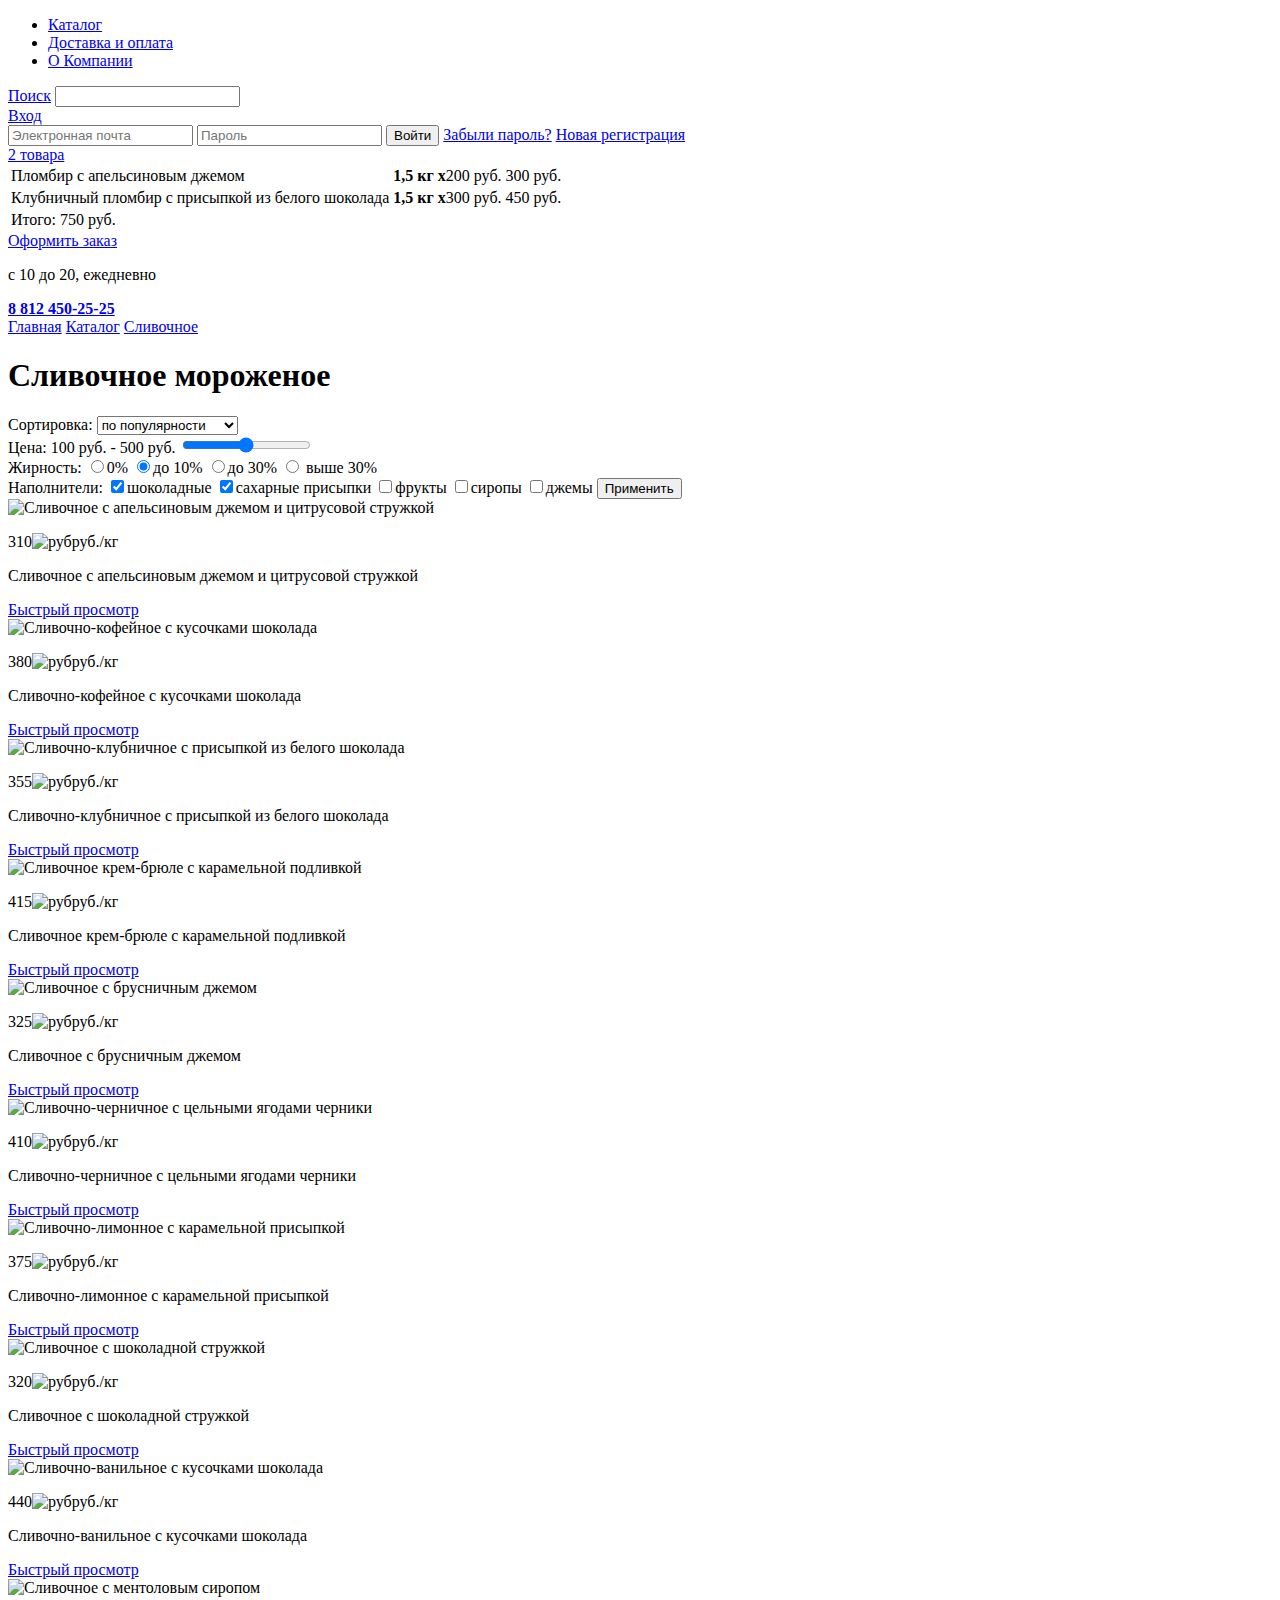
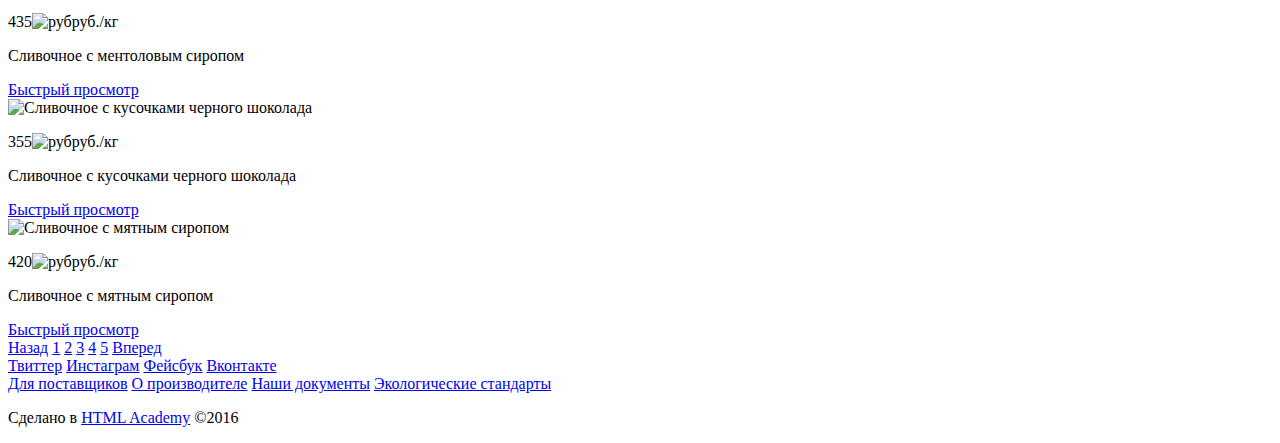
==== gllacy-catalog.html @ a07092e3 "." ====
﻿<!DOCTYPE html>
<html lang="ru">
  <head>
    <meta charset="utf-8">
    <title>Gllacy Shop</title>
  </head>
  <body>
    <header class="main-header">
      <div class="container">
        <div class="main-logo">
          <a href="/" class="logo"></a>
	    </div>
        <nav class="main-navigation">
          <ul>
            <li>
              <a href="#">Каталог</a>
            </li>
            <li>
              <a href="#">Доставка и оплата</a>
            </li>
            <li>
              <a href="#">О Компании</a>
            </li>
          </ul>
        </nav>
        <div class="user-block">
          <div class="search">
	        <a class="search" href="#"><span>Поиск</span></a>
            <label for="search" name="search" placeholder="Что ищем?">
              <input type="search" name="search" id="search">
            </label>
          </div>
          <div class="entrance">
            <a class="login" href="#">Вход</a>		  
            <form action="URL" method="post" class="entrance">
              <label for="email" name="email">
                <input type="email" name="email" id="email" required placeholder="Электронная почта">
              </label>
              <label for="password" name="password">
                <input type="text" name="password" id="password" required placeholder="Пароль">
              </label>
              <button class="btn entrance-btn" value="Войти">Войти</button>
              <a href="#">Забыли пароль?</a> 
              <a href="#">Новая регистрация</a>            
            </form> 
          </div>  
          <div class="basket-list">
            <a class="basket" href="#">2 товара</a>
            <table>
              <tr>
                <td>Пломбир с апельсиновым джемом</td>
                <td><b>1,5 кг х</b>200 руб.</td>
                <td>300 руб.</td>   
              </tr>
              <tr>
                <td>Клубничный пломбир с присыпкой из белого шоколада</td>
                <td><b>1,5 кг х</b>300 руб.</td>
                <td>450 руб.</td> 
              </tr>
              <tr>
                <td class="total">Итого: 750 руб.</td>
              </tr>
            </table>
            <a href="#" class="btn basket-btn">Оформить заказ</a>
          </div>
        </div>
	    <section class="header-contacts">
          <p>с 10 до 20, ежедневно</p>
          <a href="tel:+78124502525"><b>8 812 450-25-25</b></a>
        </section>
        <nav class="breadcrumbs">
          <a href="/index.html">Главная</a>
          <a href="#">Каталог</a>
          <a href="#">Сливочное</a> 
        </nav>
      </div>
    </header>
    <main class="container">
      <h1>Сливочное мороженое</h1>
      <form action="URL" method="post">
        <div class="filters-sorting">
          <label name="sorting">Сортировка:</label>
          <select for="sorting" name="sorting" size="1">
            <option value="по популярности">по популярности</option>
            <option value="сначала недорогие">сначала недорогие</option>
            <option value="сначала дорогие">сначала дорогие</option>
            <option value="по жирности">по жирности</option>
          </select>
        </div>
        <div class="filters-price">
          <label for="price"  name="price">Цена: 100 руб. - 500 руб.
            <input id="price" type="range"  name="price" min="100" max="500" step="100">
          </label>
        </div>
        <div class="filters-fat">
          <label name="fat">Жирность:</label>
          <label for="0" name="0">
            <input type="radio" id="0" name="0">0%
          </label>
          <label for="10" name="10">
            <input type="radio" id="10" name="10" checked>до 10%
          </label>
          <label for="30" name="30">
            <input type="radio" id="30" name="30">до 30%
          </label>
          <label for="more30" name="more30">
            <input type="radio" id="more30" name="more30"> выше 30%
          </label>
        <div class="filters-fillers">
          <label name="fillers">Наполнители:</label>
          <label for="chocolate" name="chocolate">
            <input type="checkbox" id="chocolate" name="chocolate" checked>шоколадные
          </label>
          <label for="sugar" name="sugar">
            <input type="checkbox" id="sugar" name="sugar" checked>сахарные присыпки
          </label>
          <label for="fruit" name="fruit">
            <input type="checkbox" id="fruit" name="fruit">фрукты
          </label>
          <label for="syrups" name="syrups">
            <input type="checkbox" id="syrups" name="syrups">сиропы
          </label>
          <label for="jams" name="jams">
            <input type="checkbox" id="jams" name="jams">джемы
          </label>
        <button type="submit" class="btn filters-btn" value="Применить">Применить</button>
      </form>
      </div>
      <section class="catalog">
        <article class="catalog-item">
          <img src="http://placehold.it/150x100" alt="Сливочное с апельсиновым джемом и цитрусовой стружкой">
          <p>310<img src="/img/ruble.png" class="ruble-img" alt="руб"><span class="catalog-item-dot">руб.</span>/кг</p>
          <p class="catalog-item-product">Сливочное с апельсиновым джемом и цитрусовой стружкой</p>
          <a href="#" class="btn catalog-btn">Быстрый просмотр</a>
        </article>
        <article class="catalog-item">
          <img src="http://placehold.it/150x100" alt="Сливочно-кофейное с кусочками шоколада">
          <p>380<img src="/img/ruble.png" class="ruble-img" alt="руб"><span class="catalog-item-dot">руб.</span>/кг</p>
          <p class="catalog-item-product">Сливочно-кофейное с кусочками шоколада</p>
          <a href="#" class="btn catalog-btn">Быстрый просмотр</a>
        </article>
        <article class="catalog-item">
          <img src="http://placehold.it/150x100" alt="Сливочно-клубничное с присыпкой из белого шоколада">
          <p>355<img src="/img/ruble.png" class="ruble-img" alt="руб"><span class="catalog-item-dot">руб.</span>/кг</p>
          <p class="catalog-item-product">Сливочно-клубничное с присыпкой из белого шоколада</p>
          <a href="#" class="btn catalog-btn">Быстрый просмотр</a>
        </article>
        <article class="catalog-item">
          <img src="http://placehold.it/150x100" alt="Сливочное крем-брюле с карамельной подливкой">
          <p>415<img src="/img/ruble.png" class="ruble-img" alt="руб"><span class="catalog-item-dot">руб.</span>/кг</p>
          <p class="catalog-item-product">Сливочное крем-брюле с карамельной подливкой</p>
          <a href="#" class="btn catalog-btn">Быстрый просмотр</a>
        </article>
        <article class="catalog-item">
          <img src="http://placehold.it/150x100" alt="Сливочное с брусничным джемом">
          <p>325<img src="/img/ruble.png" class="ruble-img" alt="руб"><span class="catalog-item-dot">руб.</span>/кг</p>
          <p class="catalog-item-product">Сливочное с брусничным джемом</p>
          <a href="#" class="btn catalog-btn">Быстрый просмотр</a>
        </article>
        <article class="catalog-item">
          <img src="http://placehold.it/150x100" alt="Сливочно-черничное с цельными ягодами черники">
          <p>410<img src="/img/ruble.png" class="ruble-img" alt="руб"><span class="catalog-item-dot">руб.</span>/кг</p>
          <p class="catalog-item-product">Сливочно-черничное с цельными ягодами черники</p>
          <a href="#" class="btn catalog-btn">Быстрый просмотр</a>
        </article>
        <article class="catalog-item">
          <img src="http://placehold.it/150x100" alt="Сливочно-лимонное с карамельной присыпкой">
          <p>375<img src="/img/ruble.png" class="ruble-img" alt="руб"><span class="catalog-item-dot">руб.</span>/кг</p>
          <p class="catalog-item-product">Сливочно-лимонное с карамельной присыпкой</p>
          <a href="#" class="btn catalog-btn">Быстрый просмотр</a>
        </article>
        <article class="catalog-item">
          <img src="http://placehold.it/150x100" alt="Сливочное с шоколадной стружкой">
          <p>320<img src="/img/ruble.png" class="ruble-img" alt="руб"><span class="catalog-item-dot">руб.</span>/кг</p>
          <p class="catalog-item-product">Сливочное с шоколадной стружкой</p>
          <a href="#" class="btn catalog-btn">Быстрый просмотр</a>
        </article>
        <article class="catalog-item">
          <img src="http://placehold.it/150x100" alt="Сливочно-ванильное с кусочками шоколада">
          <p>440<img src="/img/ruble.png" class="ruble-img" alt="руб"><span class="catalog-item-dot">руб.</span>/кг</p>
          <p class="catalog-item-product">Сливочно-ванильное с кусочками шоколада</p>
          <a href="#" class="btn catalog-btn">Быстрый просмотр</a>
        </article>
        <article class="catalog-item">
          <img src="http://placehold.it/150x100" alt="Сливочное с ментоловым сиропом">
          <p>435<img src="/img/ruble.png" class="ruble-img" alt="руб"><span class="catalog-item-dot">руб.</span>/кг</p>
          <p class="catalog-item-product">Сливочное с ментоловым сиропом</p>
          <a href="#" class="btn catalog-btn">Быстрый просмотр</a>
        </article>
        <article class="catalog-item">
          <img src="http://placehold.it/150x100" alt="Сливочное с кусочками черного шоколада">
          <p>355<img src="/img/ruble.png" class="ruble-img" alt="руб"><span class="catalog-item-dot">руб.</span>/кг</p>
          <p class="catalog-item-product">Сливочное с кусочками черного шоколада</p>
          <a href="#" class="btn catalog-btn">Быстрый просмотр</a>
        </article>
        <article class="catalog-item">
          <img src="http://placehold.it/150x100" alt="Сливочное с мятным сиропом">
          <p>420<img src="/img/ruble.png" class="ruble-img" alt="руб"><span class="catalog-item-dot">руб.</span>/кг</p>
          <p class="catalog-item-product">Сливочное с мятным сиропом</p>
          <a href="#" class="btn catalog-btn">Быстрый просмотр</a>
        </article>
      </section>
      <div class="paginator">
        <a class="prev disabled" href="#">Назад</a>
        <a href="#" class="activ">1</a>
        <a href="#">2</a>
        <a href="#">3</a>
        <a href="#">4</a>
        <a href="#">5</a>
        <a class="next" href="#">Вперед</a>
      </div>
    </main>
    <footer class="main-footer">
      <div class="container">
        <section class="footer-social">
          <a class="social-btn social-btn-tw" href="#">Твиттер</a>
          <a class="social-btn social-btn-inst" href="#">Инстаграм</a>
          <a class="social-btn social-btn-fb" href="#">Фейсбук</a>
          <a class="social-btn social-btn-vk" href="#">Вконтакте</a>        
        </section>
        <nav>
          <a href="#" class="activ">Для поставщиков</a>
          <a href="#">О производителе</a>
          <a href="#">Наши документы</a>
          <a href="#">Экологические стандарты</a>
        </nav>
        <section class="footer-copyright">
          <p>Сделано в
            <a class="btn" href="https://htmlacademy.ru">HTML Academy</a>
            <span class="ruble_sign">&copy;</span>2016
          </p>
        </section>
      </div>
    </footer>
  </body>
</html>
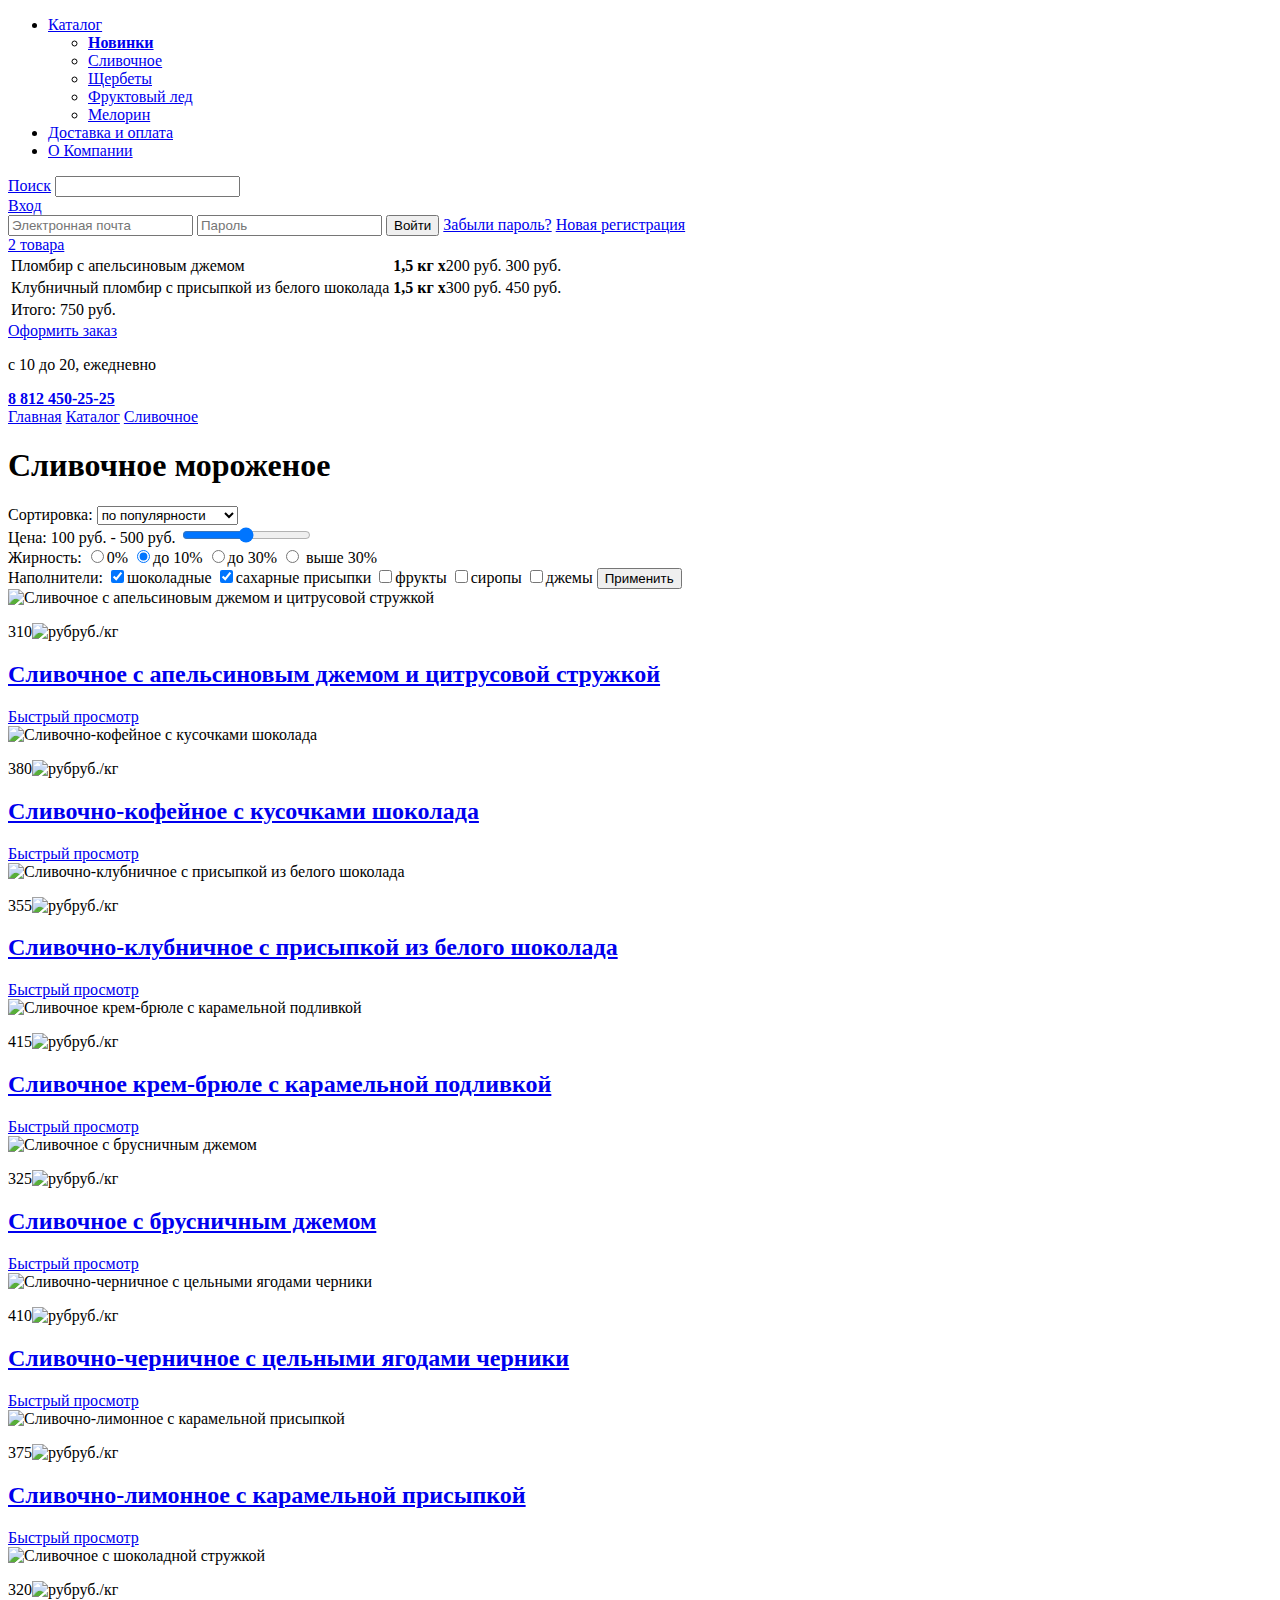
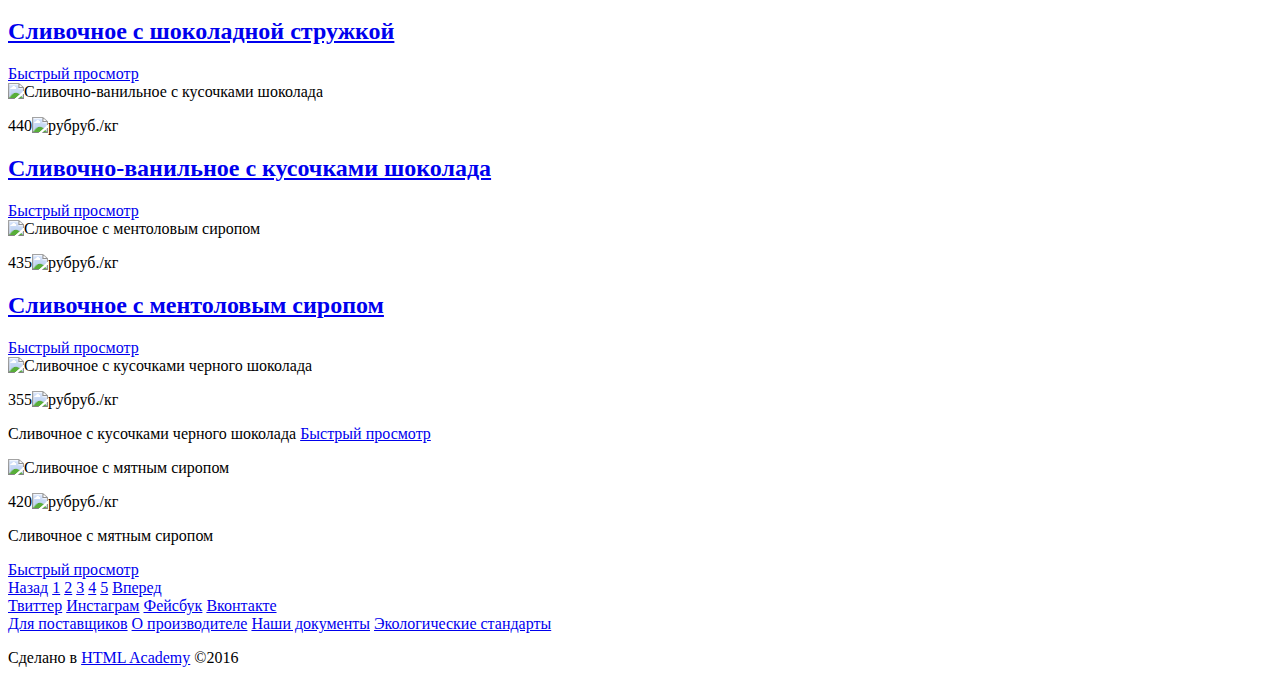
==== commit 8a1d96fb: "изменения" ====
--- a/gllacy-catalog.html
+++ b/gllacy-catalog.html
@@ -14,6 +14,23 @@
           <ul>
             <li>
               <a href="#">Каталог</a>
+				<ul>
+				  <li>
+				    <a href="#"><b>Новинки</b></a>
+				  </li>
+				  <li>
+				  	<a href="#" class="disabled">Сливочное</a>
+				  </li>
+				  <li>
+				  	<a href="#" class="catalog-activ">Щербеты</a>
+				  </li>
+				  <li>
+				  	<a href="#">Фруктовый лед</a>
+				  </li>
+				  <li>
+				  	<a href="#">Мелорин</a>
+				  </li>
+				</ul>			  
             </li>
             <li>
               <a href="#">Доставка и оплата</a>
@@ -69,7 +86,7 @@
           <a href="tel:+78124502525"><b>8 812 450-25-25</b></a>
         </section>
         <nav class="breadcrumbs">
-          <a href="/index.html">Главная</a>
+          <a href="/">Главная</a>
           <a href="#">Каталог</a>
           <a href="#">Сливочное</a> 
         </nav>
@@ -77,7 +94,7 @@
     </header>
     <main class="container">
       <h1>Сливочное мороженое</h1>
-      <form action="URL" method="post">
+      <form action="URL" method="get">
         <div class="filters-sorting">
           <label name="sorting">Сортировка:</label>
           <select for="sorting" name="sorting" size="1">
@@ -130,67 +147,67 @@
         <article class="catalog-item">
           <img src="http://placehold.it/150x100" alt="Сливочное с апельсиновым джемом и цитрусовой стружкой">
           <p>310<img src="/img/ruble.png" class="ruble-img" alt="руб"><span class="catalog-item-dot">руб.</span>/кг</p>
-          <p class="catalog-item-product">Сливочное с апельсиновым джемом и цитрусовой стружкой</p>
+          <h2 class="catalog-item-product"><a href="#" class="category">Сливочное с апельсиновым джемом и цитрусовой стружкой</a></h2>
           <a href="#" class="btn catalog-btn">Быстрый просмотр</a>
         </article>
         <article class="catalog-item">
           <img src="http://placehold.it/150x100" alt="Сливочно-кофейное с кусочками шоколада">
           <p>380<img src="/img/ruble.png" class="ruble-img" alt="руб"><span class="catalog-item-dot">руб.</span>/кг</p>
-          <p class="catalog-item-product">Сливочно-кофейное с кусочками шоколада</p>
+          <h2 class="catalog-item-product"><a href="#" class="category">Сливочно-кофейное с кусочками шоколада</a></h2>
           <a href="#" class="btn catalog-btn">Быстрый просмотр</a>
         </article>
         <article class="catalog-item">
           <img src="http://placehold.it/150x100" alt="Сливочно-клубничное с присыпкой из белого шоколада">
           <p>355<img src="/img/ruble.png" class="ruble-img" alt="руб"><span class="catalog-item-dot">руб.</span>/кг</p>
-          <p class="catalog-item-product">Сливочно-клубничное с присыпкой из белого шоколада</p>
+          <h2 class="catalog-item-product"><a href="#" class="category">Сливочно-клубничное с присыпкой из белого шоколада</a></h2>
           <a href="#" class="btn catalog-btn">Быстрый просмотр</a>
         </article>
         <article class="catalog-item">
           <img src="http://placehold.it/150x100" alt="Сливочное крем-брюле с карамельной подливкой">
           <p>415<img src="/img/ruble.png" class="ruble-img" alt="руб"><span class="catalog-item-dot">руб.</span>/кг</p>
-          <p class="catalog-item-product">Сливочное крем-брюле с карамельной подливкой</p>
+          <h2 class="catalog-item-product"><a href="#" class="category">Сливочное крем-брюле с карамельной подливкой</a></h2>
           <a href="#" class="btn catalog-btn">Быстрый просмотр</a>
         </article>
         <article class="catalog-item">
           <img src="http://placehold.it/150x100" alt="Сливочное с брусничным джемом">
           <p>325<img src="/img/ruble.png" class="ruble-img" alt="руб"><span class="catalog-item-dot">руб.</span>/кг</p>
-          <p class="catalog-item-product">Сливочное с брусничным джемом</p>
+          <h2 class="catalog-item-product"><a href="#" class="category">Сливочное с брусничным джемом</a></h2>
           <a href="#" class="btn catalog-btn">Быстрый просмотр</a>
         </article>
         <article class="catalog-item">
           <img src="http://placehold.it/150x100" alt="Сливочно-черничное с цельными ягодами черники">
           <p>410<img src="/img/ruble.png" class="ruble-img" alt="руб"><span class="catalog-item-dot">руб.</span>/кг</p>
-          <p class="catalog-item-product">Сливочно-черничное с цельными ягодами черники</p>
+          <h2 class="catalog-item-product"><a href="#" class="category">Сливочно-черничное с цельными ягодами черники</a></h2>
           <a href="#" class="btn catalog-btn">Быстрый просмотр</a>
         </article>
         <article class="catalog-item">
           <img src="http://placehold.it/150x100" alt="Сливочно-лимонное с карамельной присыпкой">
           <p>375<img src="/img/ruble.png" class="ruble-img" alt="руб"><span class="catalog-item-dot">руб.</span>/кг</p>
-          <p class="catalog-item-product">Сливочно-лимонное с карамельной присыпкой</p>
+          <h2 class="catalog-item-product"><a href="#" class="category">Сливочно-лимонное с карамельной присыпкой</a></h2>
           <a href="#" class="btn catalog-btn">Быстрый просмотр</a>
         </article>
         <article class="catalog-item">
           <img src="http://placehold.it/150x100" alt="Сливочное с шоколадной стружкой">
           <p>320<img src="/img/ruble.png" class="ruble-img" alt="руб"><span class="catalog-item-dot">руб.</span>/кг</p>
-          <p class="catalog-item-product">Сливочное с шоколадной стружкой</p>
+          <h2 class="catalog-item-product"><a href="#" class="category">Сливочное с шоколадной стружкой</a></h2>
           <a href="#" class="btn catalog-btn">Быстрый просмотр</a>
         </article>
         <article class="catalog-item">
           <img src="http://placehold.it/150x100" alt="Сливочно-ванильное с кусочками шоколада">
           <p>440<img src="/img/ruble.png" class="ruble-img" alt="руб"><span class="catalog-item-dot">руб.</span>/кг</p>
-          <p class="catalog-item-product">Сливочно-ванильное с кусочками шоколада</p>
+          <h2 class="catalog-item-product"><a href="#" class="category">Сливочно-ванильное с кусочками шоколада</a></h2>
           <a href="#" class="btn catalog-btn">Быстрый просмотр</a>
         </article>
         <article class="catalog-item">
           <img src="http://placehold.it/150x100" alt="Сливочное с ментоловым сиропом">
           <p>435<img src="/img/ruble.png" class="ruble-img" alt="руб"><span class="catalog-item-dot">руб.</span>/кг</p>
-          <p class="catalog-item-product">Сливочное с ментоловым сиропом</p>
+          <h2 class="catalog-item-product"><a href="#" class="category">Сливочное с ментоловым сиропом</a></h2>
           <a href="#" class="btn catalog-btn">Быстрый просмотр</a>
         </article>
         <article class="catalog-item">
           <img src="http://placehold.it/150x100" alt="Сливочное с кусочками черного шоколада">
           <p>355<img src="/img/ruble.png" class="ruble-img" alt="руб"><span class="catalog-item-dot">руб.</span>/кг</p>
-          <p class="catalog-item-product">Сливочное с кусочками черного шоколада</p>
+          <p class="catalog-item-product">Сливочное с кусочками черного шоколада</a></h2>
           <a href="#" class="btn catalog-btn">Быстрый просмотр</a>
         </article>
         <article class="catalog-item">
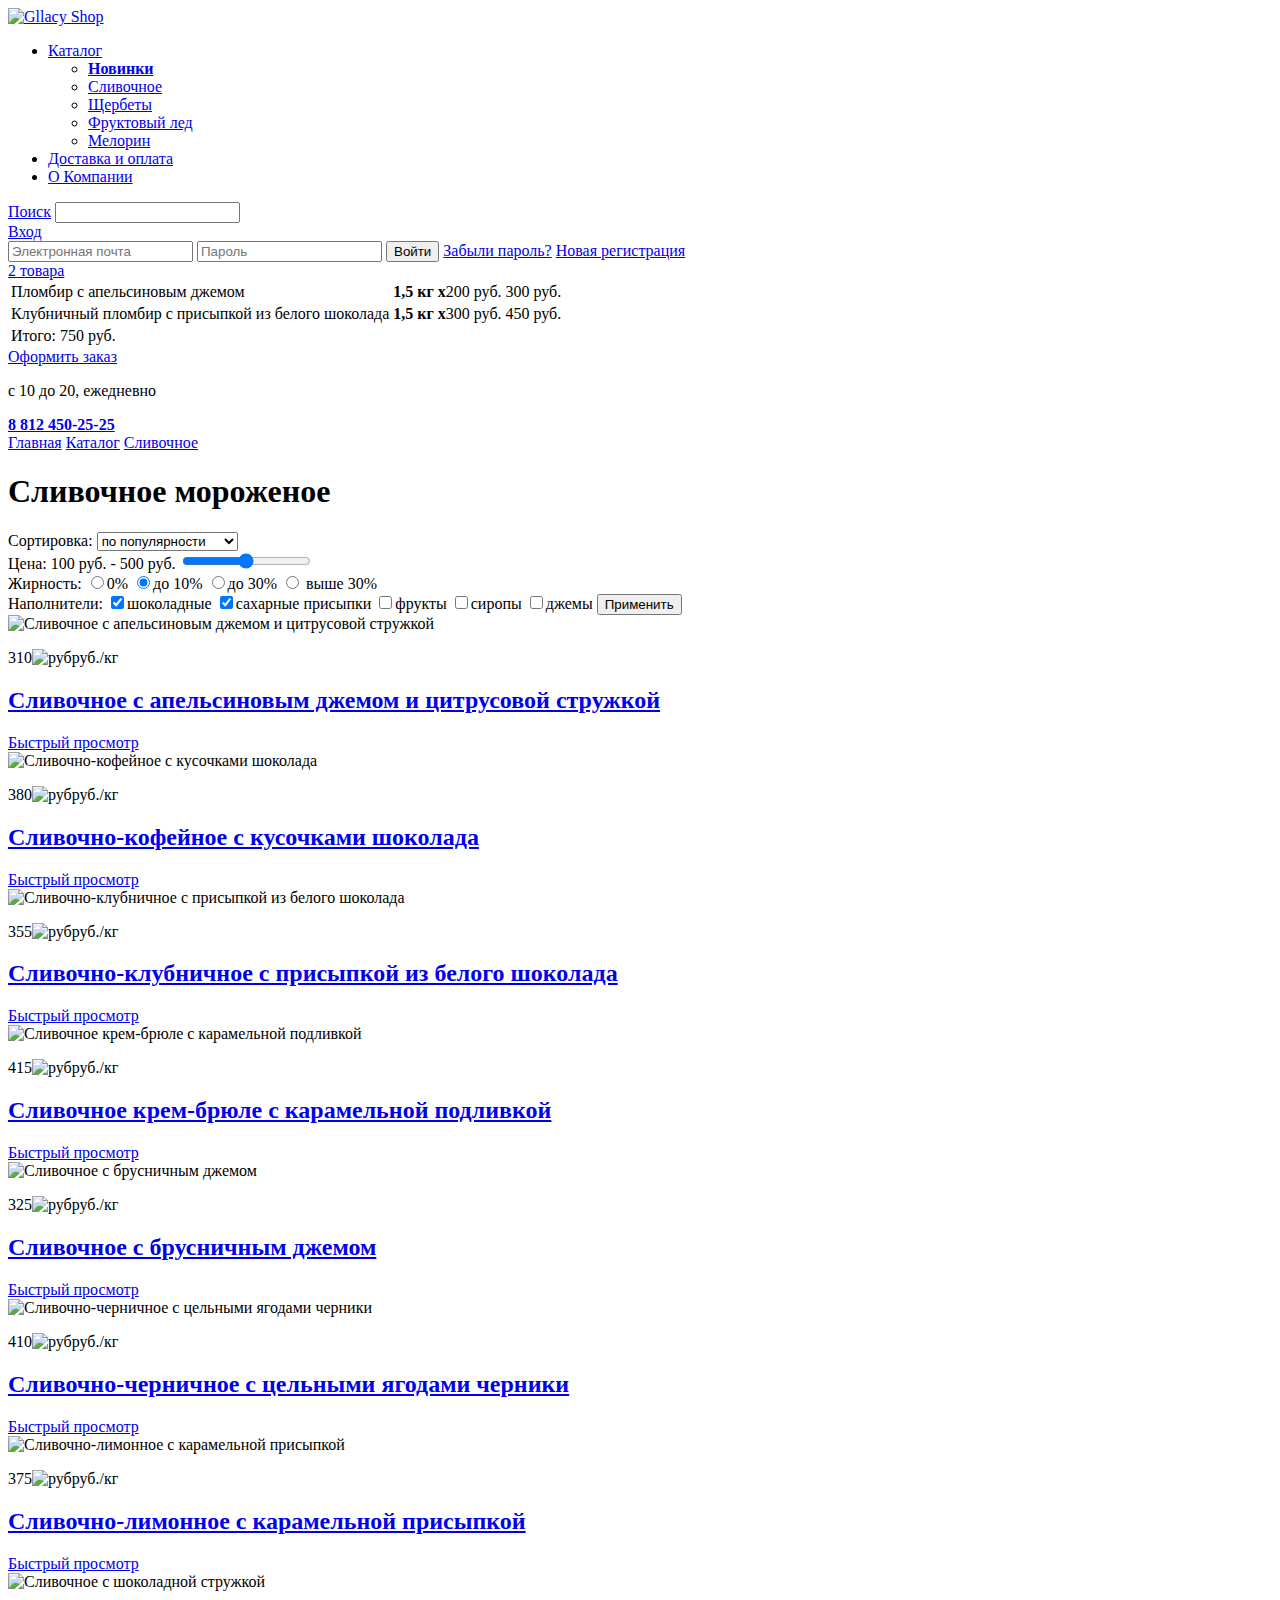
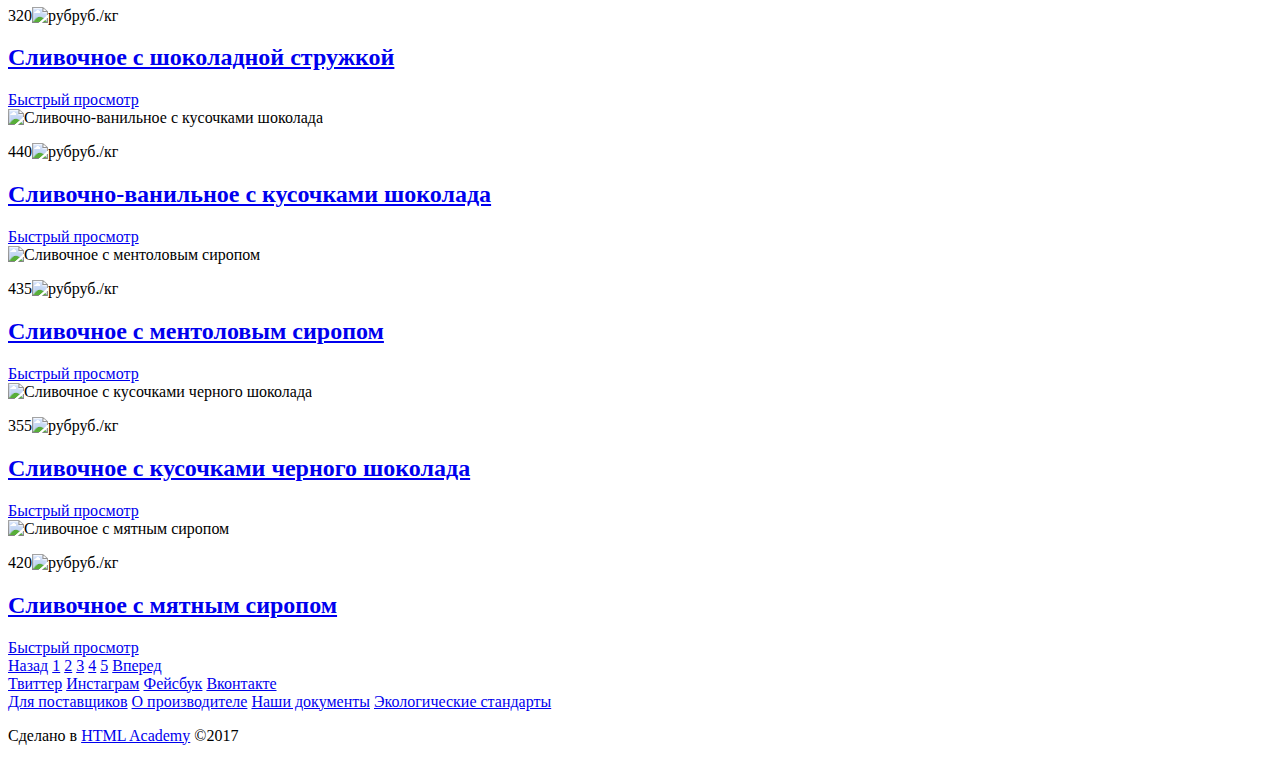
==== commit c914cd0a: "исправления2" ====
--- a/gllacy-catalog.html
+++ b/gllacy-catalog.html
@@ -1,253 +1,258 @@
-﻿<!DOCTYPE html>
+
+<!DOCTYPE html>
 <html lang="ru">
-  <head>
-    <meta charset="utf-8">
-    <title>Gllacy Shop</title>
-  </head>
-  <body>
-    <header class="main-header">
-      <div class="container">
-        <div class="main-logo">
-          <a href="/" class="logo"></a>
-	    </div>
-        <nav class="main-navigation">
-          <ul>
-            <li>
-              <a href="#">Каталог</a>
-				<ul>
-				  <li>
-				    <a href="#"><b>Новинки</b></a>
-				  </li>
-				  <li>
-				  	<a href="#" class="disabled">Сливочное</a>
-				  </li>
-				  <li>
-				  	<a href="#" class="catalog-activ">Щербеты</a>
-				  </li>
-				  <li>
-				  	<a href="#">Фруктовый лед</a>
-				  </li>
-				  <li>
-				  	<a href="#">Мелорин</a>
-				  </li>
-				</ul>			  
-            </li>
-            <li>
-              <a href="#">Доставка и оплата</a>
-            </li>
-            <li>
-              <a href="#">О Компании</a>
-            </li>
-          </ul>
-        </nav>
-        <div class="user-block">
-          <div class="search">
-	        <a class="search" href="#"><span>Поиск</span></a>
-            <label for="search" name="search" placeholder="Что ищем?">
-              <input type="search" name="search" id="search">
-            </label>
-          </div>
-          <div class="entrance">
-            <a class="login" href="#">Вход</a>		  
-            <form action="URL" method="post" class="entrance">
-              <label for="email" name="email">
-                <input type="email" name="email" id="email" required placeholder="Электронная почта">
-              </label>
-              <label for="password" name="password">
-                <input type="text" name="password" id="password" required placeholder="Пароль">
-              </label>
-              <button class="btn entrance-btn" value="Войти">Войти</button>
-              <a href="#">Забыли пароль?</a> 
-              <a href="#">Новая регистрация</a>            
-            </form> 
-          </div>  
-          <div class="basket-list">
-            <a class="basket" href="#">2 товара</a>
-            <table>
-              <tr>
-                <td>Пломбир с апельсиновым джемом</td>
-                <td><b>1,5 кг х</b>200 руб.</td>
-                <td>300 руб.</td>   
-              </tr>
-              <tr>
-                <td>Клубничный пломбир с присыпкой из белого шоколада</td>
-                <td><b>1,5 кг х</b>300 руб.</td>
-                <td>450 руб.</td> 
-              </tr>
-              <tr>
-                <td class="total">Итого: 750 руб.</td>
-              </tr>
-            </table>
-            <a href="#" class="btn basket-btn">Оформить заказ</a>
-          </div>
-        </div>
-	    <section class="header-contacts">
-          <p>с 10 до 20, ежедневно</p>
-          <a href="tel:+78124502525"><b>8 812 450-25-25</b></a>
-        </section>
-        <nav class="breadcrumbs">
-          <a href="/">Главная</a>
-          <a href="#">Каталог</a>
-          <a href="#">Сливочное</a> 
-        </nav>
-      </div>
-    </header>
-    <main class="container">
-      <h1>Сливочное мороженое</h1>
-      <form action="URL" method="get">
-        <div class="filters-sorting">
-          <label name="sorting">Сортировка:</label>
-          <select for="sorting" name="sorting" size="1">
-            <option value="по популярности">по популярности</option>
-            <option value="сначала недорогие">сначала недорогие</option>
-            <option value="сначала дорогие">сначала дорогие</option>
-            <option value="по жирности">по жирности</option>
-          </select>
-        </div>
-        <div class="filters-price">
-          <label for="price"  name="price">Цена: 100 руб. - 500 руб.
-            <input id="price" type="range"  name="price" min="100" max="500" step="100">
+
+<head>
+  <meta charset="utf-8">
+  <title>Gllacy Shop</title>
+</head>
+
+<body>
+  <header class="main-header">
+    <div class="container">
+      <div class="main-logo">
+        <a href="/" class="logo"><img src="http://placehold.it/150x100" alt="Gllacy Shop"></a>
+      </div>
+      <nav class="main-navigation">
+        <ul>
+          <li>
+            <a href="#">Каталог</a>
+            <ul>
+              <li>
+                <a href="#"><b>Новинки</b></a>
+              </li>
+              <li>
+                <a href="#" class="disabled">Сливочное</a>
+              </li>
+              <li>
+                <a href="#" class="catalog-activ">Щербеты</a>
+              </li>
+              <li>
+                <a href="#">Фруктовый лед</a>
+              </li>
+              <li>
+                <a href="#">Мелорин</a>
+              </li>
+            </ul>
+          </li>
+          <li>
+            <a href="#">Доставка и оплата</a>
+          </li>
+          <li>
+            <a href="#">О Компании</a>
+          </li>
+        </ul>
+      </nav>
+      <div class="user-block">
+        <div class="search">
+          <a class="search" href="#"><span>Поиск</span></a>
+          <label for="search" name="search" placeholder="Что ищем?">
+            <input type="search" name="search" id="search">
           </label>
         </div>
-        <div class="filters-fat">
-          <label name="fat">Жирность:</label>
-          <label for="0" name="0">
-            <input type="radio" id="0" name="0">0%
-          </label>
-          <label for="10" name="10">
-            <input type="radio" id="10" name="10" checked>до 10%
-          </label>
-          <label for="30" name="30">
-            <input type="radio" id="30" name="30">до 30%
-          </label>
-          <label for="more30" name="more30">
-            <input type="radio" id="more30" name="more30"> выше 30%
-          </label>
-        <div class="filters-fillers">
-          <label name="fillers">Наполнители:</label>
-          <label for="chocolate" name="chocolate">
-            <input type="checkbox" id="chocolate" name="chocolate" checked>шоколадные
-          </label>
-          <label for="sugar" name="sugar">
-            <input type="checkbox" id="sugar" name="sugar" checked>сахарные присыпки
-          </label>
-          <label for="fruit" name="fruit">
-            <input type="checkbox" id="fruit" name="fruit">фрукты
-          </label>
-          <label for="syrups" name="syrups">
-            <input type="checkbox" id="syrups" name="syrups">сиропы
-          </label>
-          <label for="jams" name="jams">
-            <input type="checkbox" id="jams" name="jams">джемы
-          </label>
+        <div class="entrance">
+          <a class="login" href="#">Вход</a>
+          <form action="URL" method="post" class="entrance">
+            <label for="email" name="email">
+              <input type="email" name="email" id="email" required placeholder="Электронная почта">
+            </label>
+            <label for="password" name="password">
+              <input type="text" name="password" id="password" required placeholder="Пароль">
+            </label>
+            <button class="btn entrance-btn" value="Войти">Войти</button>
+            <a href="#">Забыли пароль?</a>
+            <a href="#">Новая регистрация</a>
+          </form>
+        </div>
+        <div class="basket-list">
+          <a class="basket" href="#">2 товара</a>
+          <table>
+            <tr>
+              <td>Пломбир с апельсиновым джемом</td>
+              <td><b>1,5 кг х</b>200 руб.</td>
+              <td>300 руб.</td>
+            </tr>
+            <tr>
+              <td>Клубничный пломбир с присыпкой из белого шоколада</td>
+              <td><b>1,5 кг х</b>300 руб.</td>
+              <td>450 руб.</td>
+            </tr>
+            <tr>
+              <td class="total">Итого: 750 руб.</td>
+            </tr>
+          </table>
+          <a href="#" class="btn basket-btn">Оформить заказ</a>
+        </div>
+      </div>
+      <section class="header-contacts">
+        <p>с 10 до 20, ежедневно</p>
+        <a href="tel:+78124502525"><b>8 812 450-25-25</b></a>
+      </section>
+      <nav class="breadcrumbs">
+        <a href="/">Главная</a>
+        <a href="#">Каталог</a>
+        <a href="#">Сливочное</a>
+      </nav>
+    </div>
+  </header>
+  <main class="container">
+    <h1 class="main-title">Сливочное мороженое</h1>
+    <form action="URL" method="get">
+      <div class="filters-sorting">
+        <label name="sorting">Сортировка:</label>
+        <select for="sorting" name="sorting" size="1">
+          <option value="по популярности">по популярности</option>
+          <option value="сначала недорогие">сначала недорогие</option>
+          <option value="сначала дорогие">сначала дорогие</option>
+          <option value="по жирности">по жирности</option>
+        </select>
+      </div>
+      <div class="filters-price">
+        <label for="price" name="price">Цена: 100 руб. - 500 руб.
+          <input id="price" type="range"  name="price" min="100" max="500" step="100">
+        </label>
+      </div>
+      <div class="filters-fat">
+        <label name="fat">Жирность:</label>
+        <label for="0" name="fat">
+          <input type="radio" id="0" value="0" name="fat">0%
+        </label>
+        <label for="10" name="fat">
+          <input type="radio" id="10" value="10" name="fat" checked>до 10%
+        </label>
+        <label for="30" name="fat">
+          <input type="radio" id="30" value="30" name="fat">до 30%
+        </label>
+        <label for="more30" name="fat">
+          <input type="radio" id="more30" value="more30" name="fat"> выше 30%
+        </label>
+      </div>
+      <div class="filters-fillers">
+        <label name="fillers">Наполнители:</label>
+        <label for="chocolate" name="chocolate">
+          <input type="checkbox" id="chocolate" name="chocolate" checked>шоколадные
+        </label>
+        <label for="sugar" name="sugar">
+          <input type="checkbox" id="sugar" name="sugar" checked>сахарные присыпки
+        </label>
+        <label for="fruit" name="fruit">
+          <input type="checkbox" id="fruit" name="fruit">фрукты
+        </label>
+        <label for="syrups" name="syrups">
+          <input type="checkbox" id="syrups" name="syrups">сиропы
+        </label>
+        <label for="jams" name="jams">
+          <input type="checkbox" id="jams" name="jams">джемы
+        </label>
         <button type="submit" class="btn filters-btn" value="Применить">Применить</button>
-      </form>
-      </div>
-      <section class="catalog">
-        <article class="catalog-item">
-          <img src="http://placehold.it/150x100" alt="Сливочное с апельсиновым джемом и цитрусовой стружкой">
-          <p>310<img src="/img/ruble.png" class="ruble-img" alt="руб"><span class="catalog-item-dot">руб.</span>/кг</p>
-          <h2 class="catalog-item-product"><a href="#" class="category">Сливочное с апельсиновым джемом и цитрусовой стружкой</a></h2>
-          <a href="#" class="btn catalog-btn">Быстрый просмотр</a>
-        </article>
-        <article class="catalog-item">
-          <img src="http://placehold.it/150x100" alt="Сливочно-кофейное с кусочками шоколада">
-          <p>380<img src="/img/ruble.png" class="ruble-img" alt="руб"><span class="catalog-item-dot">руб.</span>/кг</p>
-          <h2 class="catalog-item-product"><a href="#" class="category">Сливочно-кофейное с кусочками шоколада</a></h2>
-          <a href="#" class="btn catalog-btn">Быстрый просмотр</a>
-        </article>
-        <article class="catalog-item">
-          <img src="http://placehold.it/150x100" alt="Сливочно-клубничное с присыпкой из белого шоколада">
-          <p>355<img src="/img/ruble.png" class="ruble-img" alt="руб"><span class="catalog-item-dot">руб.</span>/кг</p>
-          <h2 class="catalog-item-product"><a href="#" class="category">Сливочно-клубничное с присыпкой из белого шоколада</a></h2>
-          <a href="#" class="btn catalog-btn">Быстрый просмотр</a>
-        </article>
-        <article class="catalog-item">
-          <img src="http://placehold.it/150x100" alt="Сливочное крем-брюле с карамельной подливкой">
-          <p>415<img src="/img/ruble.png" class="ruble-img" alt="руб"><span class="catalog-item-dot">руб.</span>/кг</p>
-          <h2 class="catalog-item-product"><a href="#" class="category">Сливочное крем-брюле с карамельной подливкой</a></h2>
-          <a href="#" class="btn catalog-btn">Быстрый просмотр</a>
-        </article>
-        <article class="catalog-item">
-          <img src="http://placehold.it/150x100" alt="Сливочное с брусничным джемом">
-          <p>325<img src="/img/ruble.png" class="ruble-img" alt="руб"><span class="catalog-item-dot">руб.</span>/кг</p>
-          <h2 class="catalog-item-product"><a href="#" class="category">Сливочное с брусничным джемом</a></h2>
-          <a href="#" class="btn catalog-btn">Быстрый просмотр</a>
-        </article>
-        <article class="catalog-item">
-          <img src="http://placehold.it/150x100" alt="Сливочно-черничное с цельными ягодами черники">
-          <p>410<img src="/img/ruble.png" class="ruble-img" alt="руб"><span class="catalog-item-dot">руб.</span>/кг</p>
-          <h2 class="catalog-item-product"><a href="#" class="category">Сливочно-черничное с цельными ягодами черники</a></h2>
-          <a href="#" class="btn catalog-btn">Быстрый просмотр</a>
-        </article>
-        <article class="catalog-item">
-          <img src="http://placehold.it/150x100" alt="Сливочно-лимонное с карамельной присыпкой">
-          <p>375<img src="/img/ruble.png" class="ruble-img" alt="руб"><span class="catalog-item-dot">руб.</span>/кг</p>
-          <h2 class="catalog-item-product"><a href="#" class="category">Сливочно-лимонное с карамельной присыпкой</a></h2>
-          <a href="#" class="btn catalog-btn">Быстрый просмотр</a>
-        </article>
-        <article class="catalog-item">
-          <img src="http://placehold.it/150x100" alt="Сливочное с шоколадной стружкой">
-          <p>320<img src="/img/ruble.png" class="ruble-img" alt="руб"><span class="catalog-item-dot">руб.</span>/кг</p>
-          <h2 class="catalog-item-product"><a href="#" class="category">Сливочное с шоколадной стружкой</a></h2>
-          <a href="#" class="btn catalog-btn">Быстрый просмотр</a>
-        </article>
-        <article class="catalog-item">
-          <img src="http://placehold.it/150x100" alt="Сливочно-ванильное с кусочками шоколада">
-          <p>440<img src="/img/ruble.png" class="ruble-img" alt="руб"><span class="catalog-item-dot">руб.</span>/кг</p>
-          <h2 class="catalog-item-product"><a href="#" class="category">Сливочно-ванильное с кусочками шоколада</a></h2>
-          <a href="#" class="btn catalog-btn">Быстрый просмотр</a>
-        </article>
-        <article class="catalog-item">
-          <img src="http://placehold.it/150x100" alt="Сливочное с ментоловым сиропом">
-          <p>435<img src="/img/ruble.png" class="ruble-img" alt="руб"><span class="catalog-item-dot">руб.</span>/кг</p>
-          <h2 class="catalog-item-product"><a href="#" class="category">Сливочное с ментоловым сиропом</a></h2>
-          <a href="#" class="btn catalog-btn">Быстрый просмотр</a>
-        </article>
-        <article class="catalog-item">
-          <img src="http://placehold.it/150x100" alt="Сливочное с кусочками черного шоколада">
-          <p>355<img src="/img/ruble.png" class="ruble-img" alt="руб"><span class="catalog-item-dot">руб.</span>/кг</p>
-          <p class="catalog-item-product">Сливочное с кусочками черного шоколада</a></h2>
-          <a href="#" class="btn catalog-btn">Быстрый просмотр</a>
-        </article>
-        <article class="catalog-item">
-          <img src="http://placehold.it/150x100" alt="Сливочное с мятным сиропом">
-          <p>420<img src="/img/ruble.png" class="ruble-img" alt="руб"><span class="catalog-item-dot">руб.</span>/кг</p>
-          <p class="catalog-item-product">Сливочное с мятным сиропом</p>
-          <a href="#" class="btn catalog-btn">Быстрый просмотр</a>
-        </article>
+      </div>
+    </form>
+    <section class="catalog">
+      <article class="catalog-item">
+        <img src="http://placehold.it/150x100" alt="Сливочное с апельсиновым джемом и цитрусовой стружкой">
+        <p>310<img src="/img/ruble.png" class="ruble-img" alt="руб"><span class="catalog-item-dot">руб.</span>/кг</p>
+        <h2 class="catalog-item-product"><a href="#" class="category">Сливочное с апельсиновым джемом и цитрусовой стружкой</a></h2>
+        <a href="#" class="btn catalog-btn">Быстрый просмотр</a>
+      </article>
+      <article class="catalog-item">
+        <img src="http://placehold.it/150x100" alt="Сливочно-кофейное с кусочками шоколада">
+        <p>380<img src="/img/ruble.png" class="ruble-img" alt="руб"><span class="catalog-item-dot">руб.</span>/кг</p>
+        <h2 class="catalog-item-product"><a href="#" class="category">Сливочно-кофейное с кусочками шоколада</a></h2>
+        <a href="#" class="btn catalog-btn">Быстрый просмотр</a>
+      </article>
+      <article class="catalog-item">
+        <img src="http://placehold.it/150x100" alt="Сливочно-клубничное с присыпкой из белого шоколада">
+        <p>355<img src="/img/ruble.png" class="ruble-img" alt="руб"><span class="catalog-item-dot">руб.</span>/кг</p>
+        <h2 class="catalog-item-product"><a href="#" class="category">Сливочно-клубничное с присыпкой из белого шоколада</a></h2>
+        <a href="#" class="btn catalog-btn">Быстрый просмотр</a>
+      </article>
+      <article class="catalog-item">
+        <img src="http://placehold.it/150x100" alt="Сливочное крем-брюле с карамельной подливкой">
+        <p>415<img src="/img/ruble.png" class="ruble-img" alt="руб"><span class="catalog-item-dot">руб.</span>/кг</p>
+        <h2 class="catalog-item-product"><a href="#" class="category">Сливочное крем-брюле с карамельной подливкой</a></h2>
+        <a href="#" class="btn catalog-btn">Быстрый просмотр</a>
+      </article>
+      <article class="catalog-item">
+        <img src="http://placehold.it/150x100" alt="Сливочное с брусничным джемом">
+        <p>325<img src="/img/ruble.png" class="ruble-img" alt="руб"><span class="catalog-item-dot">руб.</span>/кг</p>
+        <h2 class="catalog-item-product"><a href="#" class="category">Сливочное с брусничным джемом</a></h2>
+        <a href="#" class="btn catalog-btn">Быстрый просмотр</a>
+      </article>
+      <article class="catalog-item">
+        <img src="http://placehold.it/150x100" alt="Сливочно-черничное с цельными ягодами черники">
+        <p>410<img src="/img/ruble.png" class="ruble-img" alt="руб"><span class="catalog-item-dot">руб.</span>/кг</p>
+        <h2 class="catalog-item-product"><a href="#" class="category">Сливочно-черничное с цельными ягодами черники</a></h2>
+        <a href="#" class="btn catalog-btn">Быстрый просмотр</a>
+      </article>
+      <article class="catalog-item">
+        <img src="http://placehold.it/150x100" alt="Сливочно-лимонное с карамельной присыпкой">
+        <p>375<img src="/img/ruble.png" class="ruble-img" alt="руб"><span class="catalog-item-dot">руб.</span>/кг</p>
+        <h2 class="catalog-item-product"><a href="#" class="category">Сливочно-лимонное с карамельной присыпкой</a></h2>
+        <a href="#" class="btn catalog-btn">Быстрый просмотр</a>
+      </article>
+      <article class="catalog-item">
+        <img src="http://placehold.it/150x100" alt="Сливочное с шоколадной стружкой">
+        <p>320<img src="/img/ruble.png" class="ruble-img" alt="руб"><span class="catalog-item-dot">руб.</span>/кг</p>
+        <h2 class="catalog-item-product"><a href="#" class="category">Сливочное с шоколадной стружкой</a></h2>
+        <a href="#" class="btn catalog-btn">Быстрый просмотр</a>
+      </article>
+      <article class="catalog-item">
+        <img src="http://placehold.it/150x100" alt="Сливочно-ванильное с кусочками шоколада">
+        <p>440<img src="/img/ruble.png" class="ruble-img" alt="руб"><span class="catalog-item-dot">руб.</span>/кг</p>
+        <h2 class="catalog-item-product"><a href="#" class="category">Сливочно-ванильное с кусочками шоколада</a></h2>
+        <a href="#" class="btn catalog-btn">Быстрый просмотр</a>
+      </article>
+      <article class="catalog-item">
+        <img src="http://placehold.it/150x100" alt="Сливочное с ментоловым сиропом">
+        <p>435<img src="/img/ruble.png" class="ruble-img" alt="руб"><span class="catalog-item-dot">руб.</span>/кг</p>
+        <h2 class="catalog-item-product"><a href="#" class="category">Сливочное с ментоловым сиропом</a></h2>
+        <a href="#" class="btn catalog-btn">Быстрый просмотр</a>
+      </article>
+      <article class="catalog-item">
+        <img src="http://placehold.it/150x100" alt="Сливочное с кусочками черного шоколада">
+        <p>355<img src="/img/ruble.png" class="ruble-img" alt="руб"><span class="catalog-item-dot">руб.</span>/кг</p>
+        <h2 class="catalog-item-product"><a href="#" class="category">Сливочное с кусочками черного шоколада</a></h2>
+        <a href="#" class="btn catalog-btn">Быстрый просмотр</a>
+      </article>
+      <article class="catalog-item">
+        <img src="http://placehold.it/150x100" alt="Сливочное с мятным сиропом">
+        <p>420<img src="/img/ruble.png" class="ruble-img" alt="руб"><span class="catalog-item-dot">руб.</span>/кг</p>
+        <h2 class="catalog-item-product"><a href="#" class="category">Сливочное с мятным сиропом</a></h2>
+        <a href="#" class="btn catalog-btn">Быстрый просмотр</a>
+      </article>
+    </section>
+    <div class="paginator">
+      <a class="prev disabled" href="#">Назад</a>
+      <a href="#" class="activ">1</a>
+      <a href="#">2</a>
+      <a href="#">3</a>
+      <a href="#">4</a>
+      <a href="#">5</a>
+      <a class="next" href="#">Вперед</a>
+    </div>
+  </main>
+  <footer class="main-footer">
+    <div class="container">
+      <section class="footer-social">
+        <a class="social-btn social-btn-tw" href="#">Твиттер</a>
+        <a class="social-btn social-btn-inst" href="#">Инстаграм</a>
+        <a class="social-btn social-btn-fb" href="#">Фейсбук</a>
+        <a class="social-btn social-btn-vk" href="#">Вконтакте</a>
       </section>
-      <div class="paginator">
-        <a class="prev disabled" href="#">Назад</a>
-        <a href="#" class="activ">1</a>
-        <a href="#">2</a>
-        <a href="#">3</a>
-        <a href="#">4</a>
-        <a href="#">5</a>
-        <a class="next" href="#">Вперед</a>
-      </div>
-    </main>
-    <footer class="main-footer">
-      <div class="container">
-        <section class="footer-social">
-          <a class="social-btn social-btn-tw" href="#">Твиттер</a>
-          <a class="social-btn social-btn-inst" href="#">Инстаграм</a>
-          <a class="social-btn social-btn-fb" href="#">Фейсбук</a>
-          <a class="social-btn social-btn-vk" href="#">Вконтакте</a>        
-        </section>
-        <nav>
-          <a href="#" class="activ">Для поставщиков</a>
-          <a href="#">О производителе</a>
-          <a href="#">Наши документы</a>
-          <a href="#">Экологические стандарты</a>
-        </nav>
-        <section class="footer-copyright">
-          <p>Сделано в
-            <a class="btn" href="https://htmlacademy.ru">HTML Academy</a>
-            <span class="ruble_sign">&copy;</span>2016
-          </p>
-        </section>
-      </div>
-    </footer>
-  </body>
+      <nav>
+        <a href="#" class="activ">Для поставщиков</a>
+        <a href="#">О производителе</a>
+        <a href="#">Наши документы</a>
+        <a href="#">Экологические стандарты</a>
+      </nav>
+      <section class="footer-copyright">
+        <p>Сделано в
+          <a class="btn" href="https://htmlacademy.ru">HTML Academy</a>
+          <span class="ruble_sign">&copy;</span>2017
+        </p>
+      </section>
+    </div>
+  </footer>
+</body>
+
 </html>
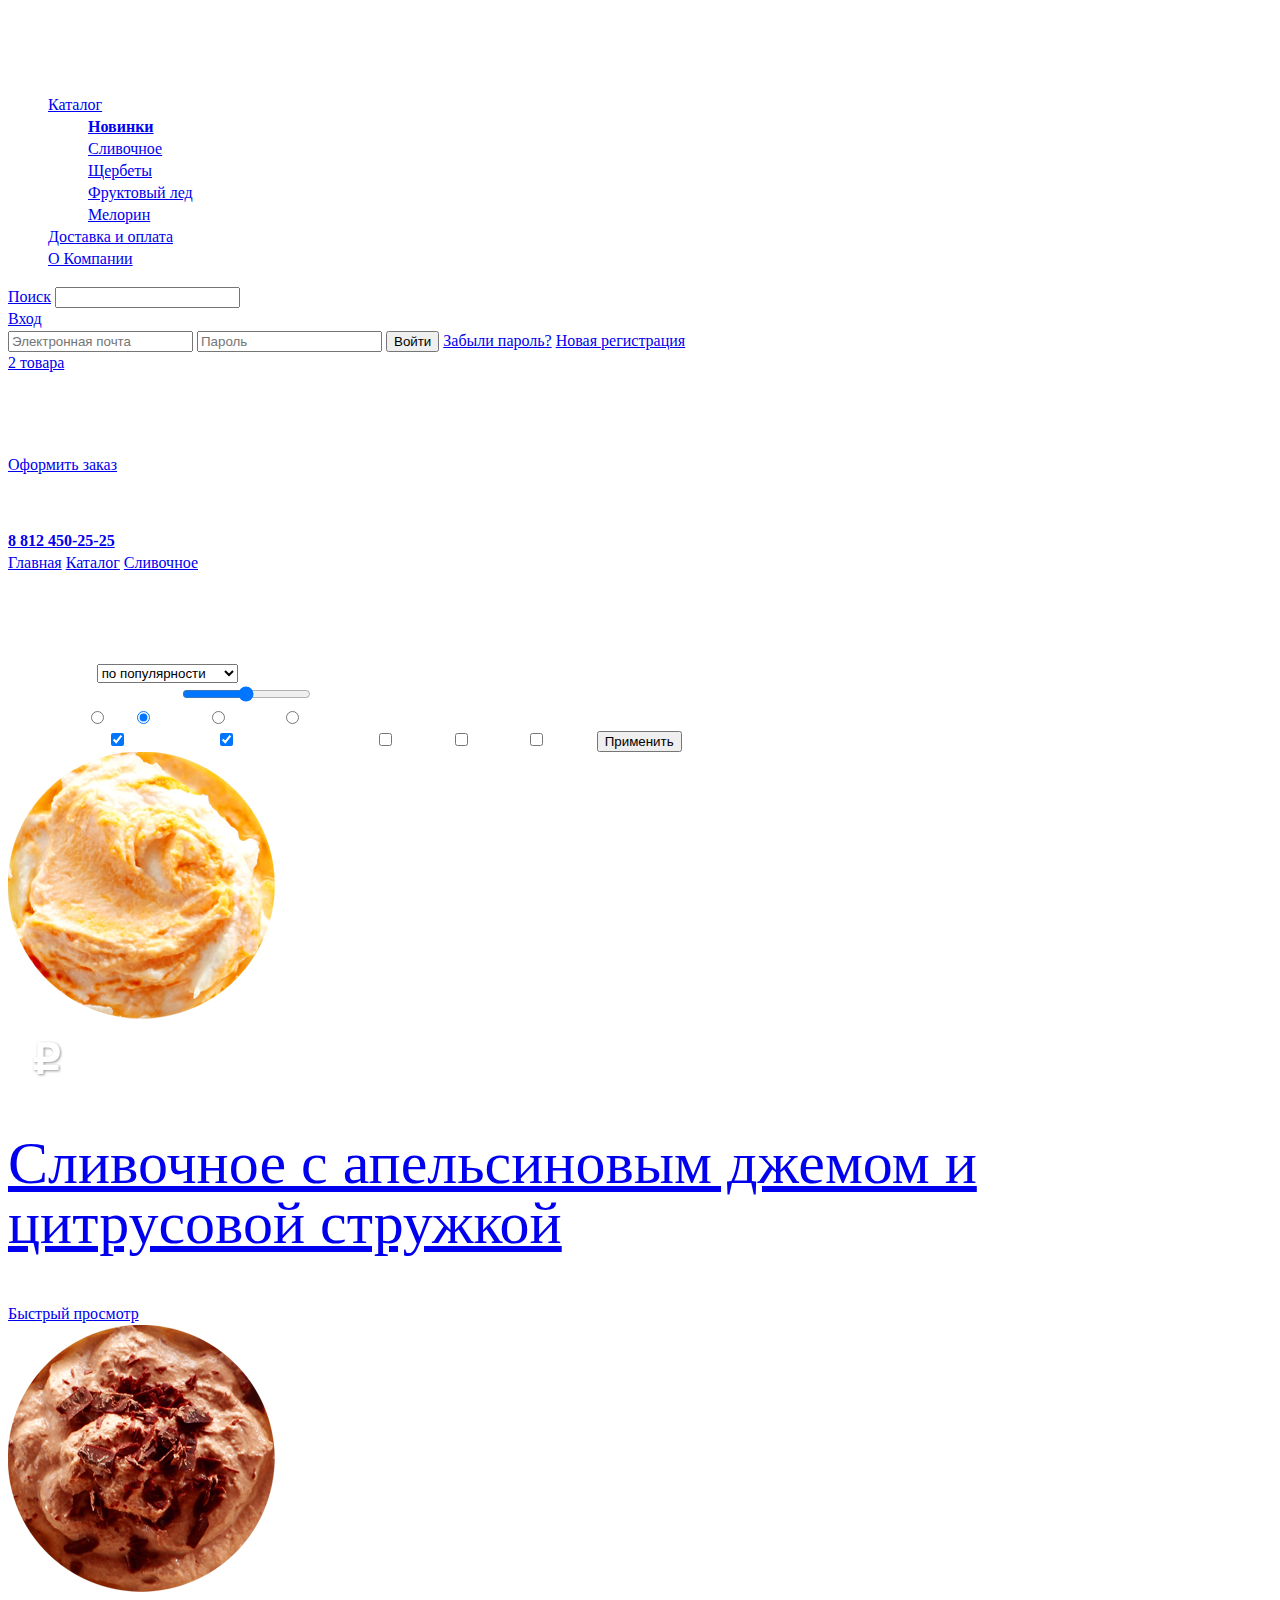
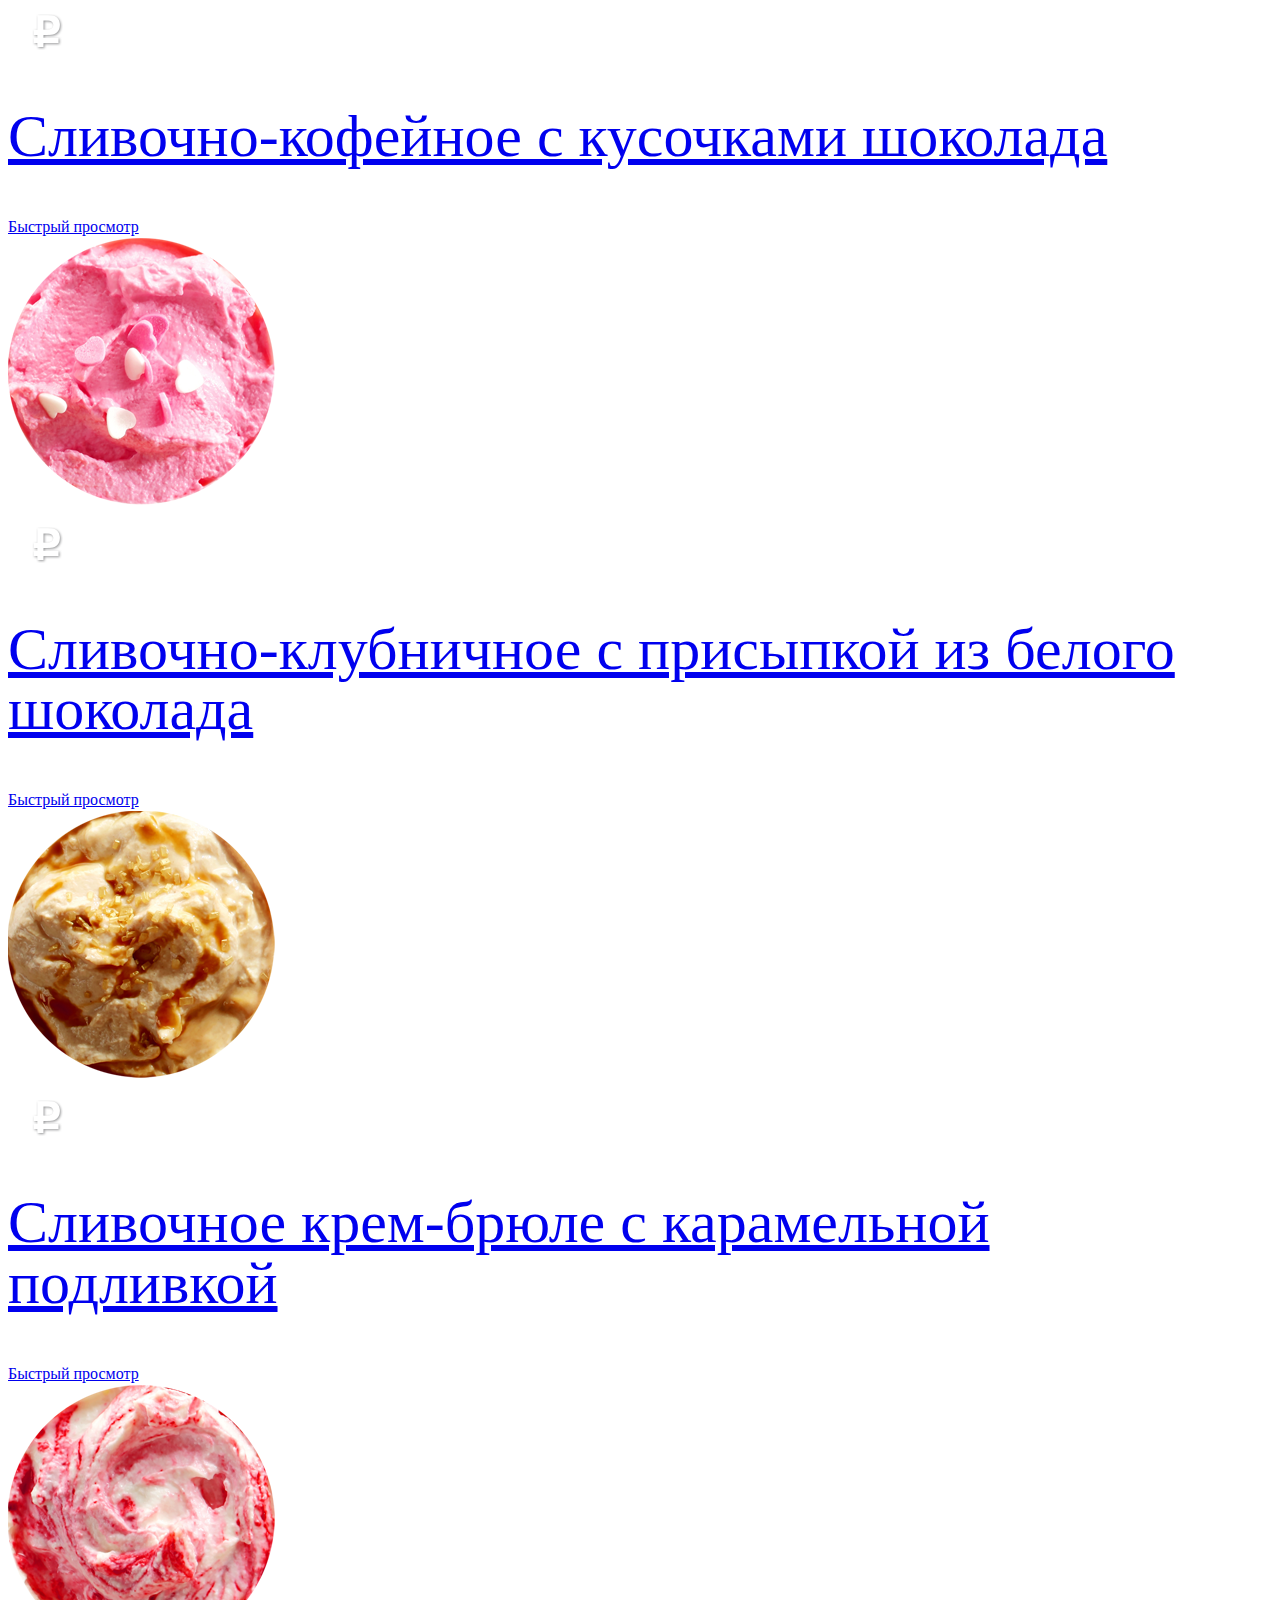
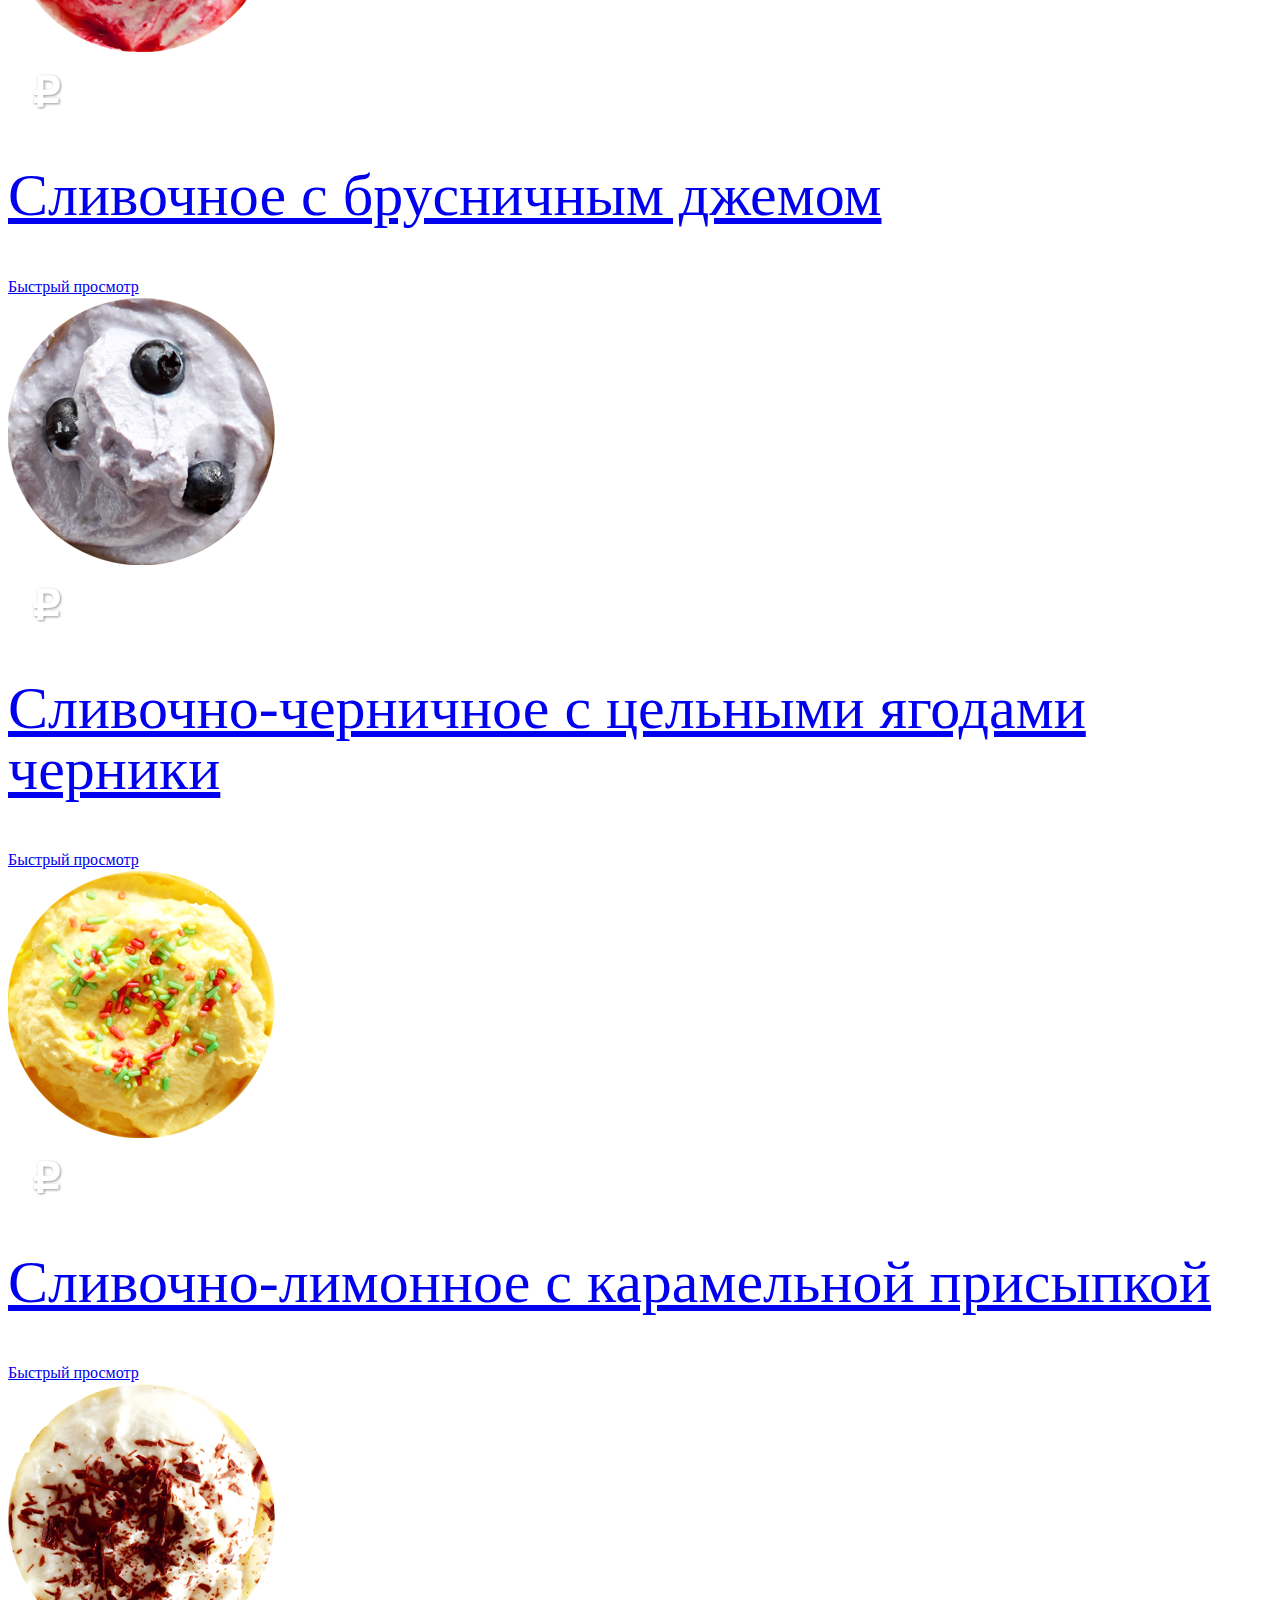
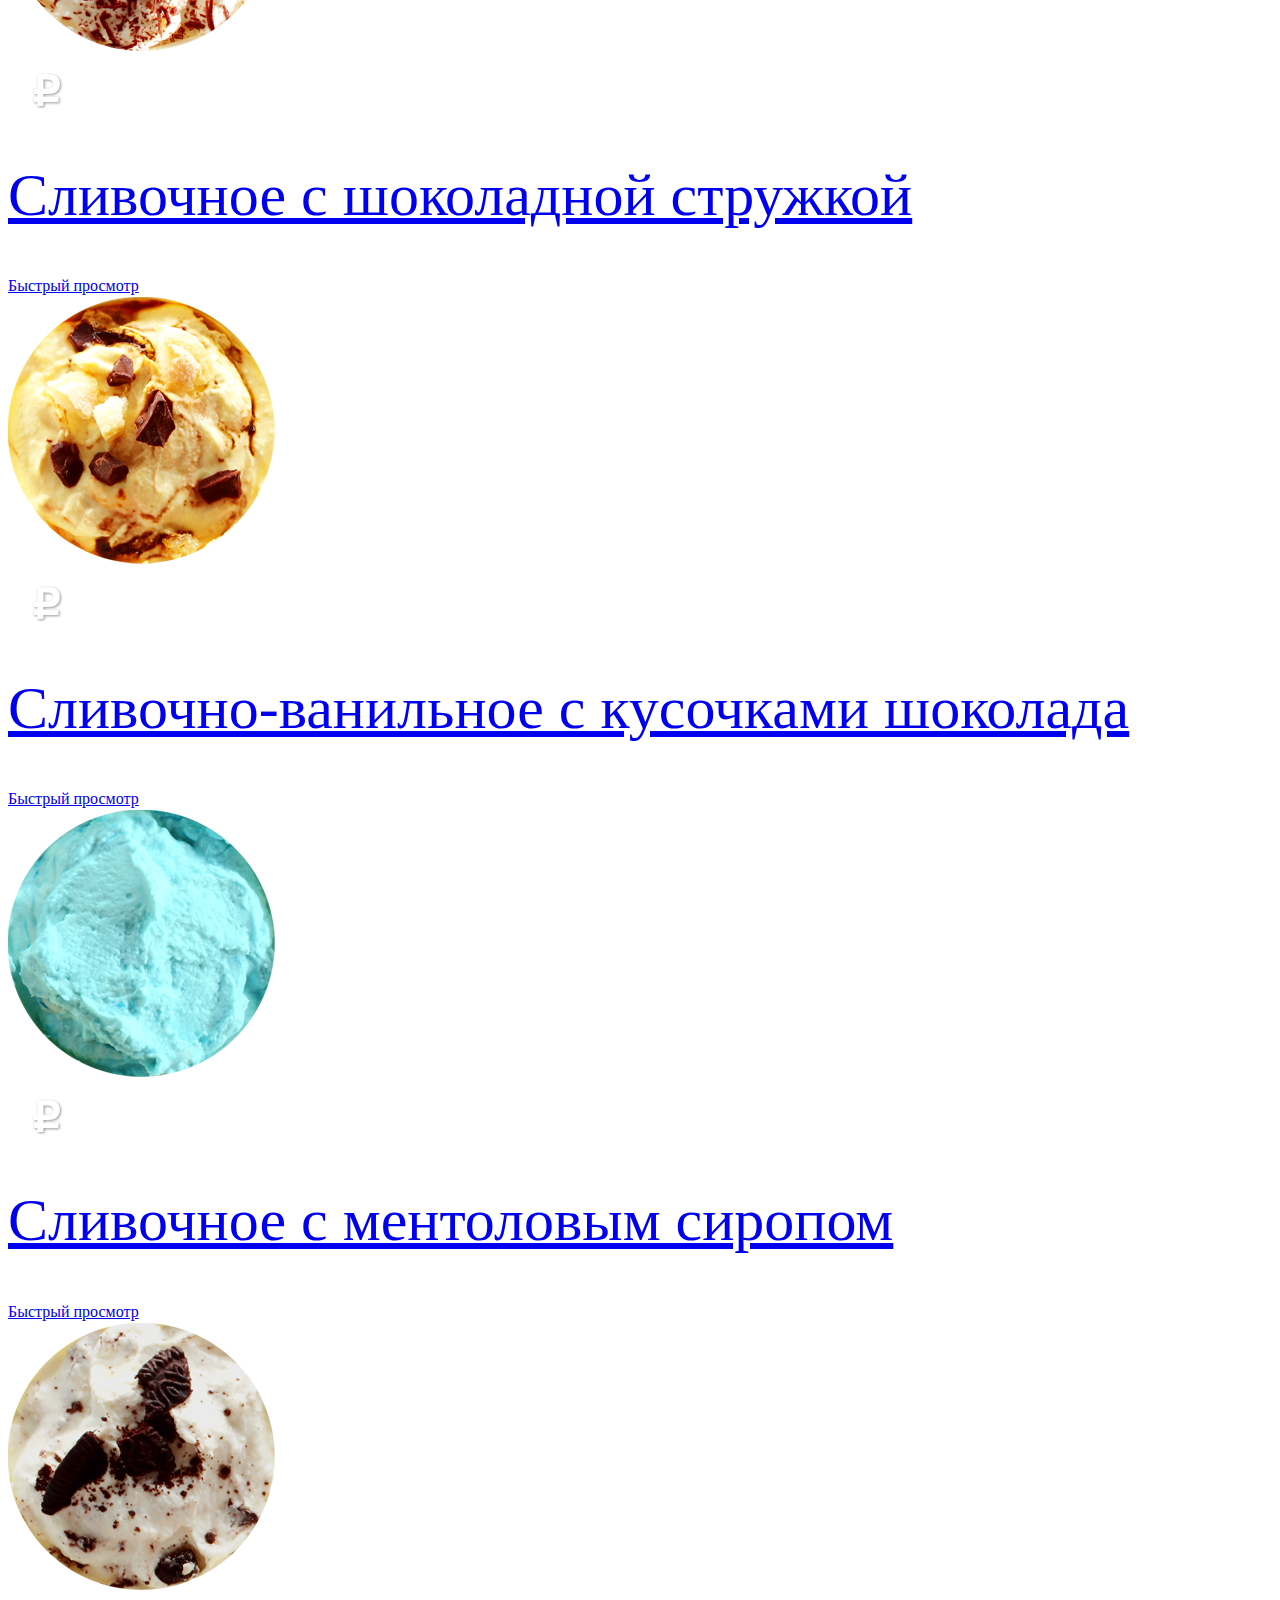
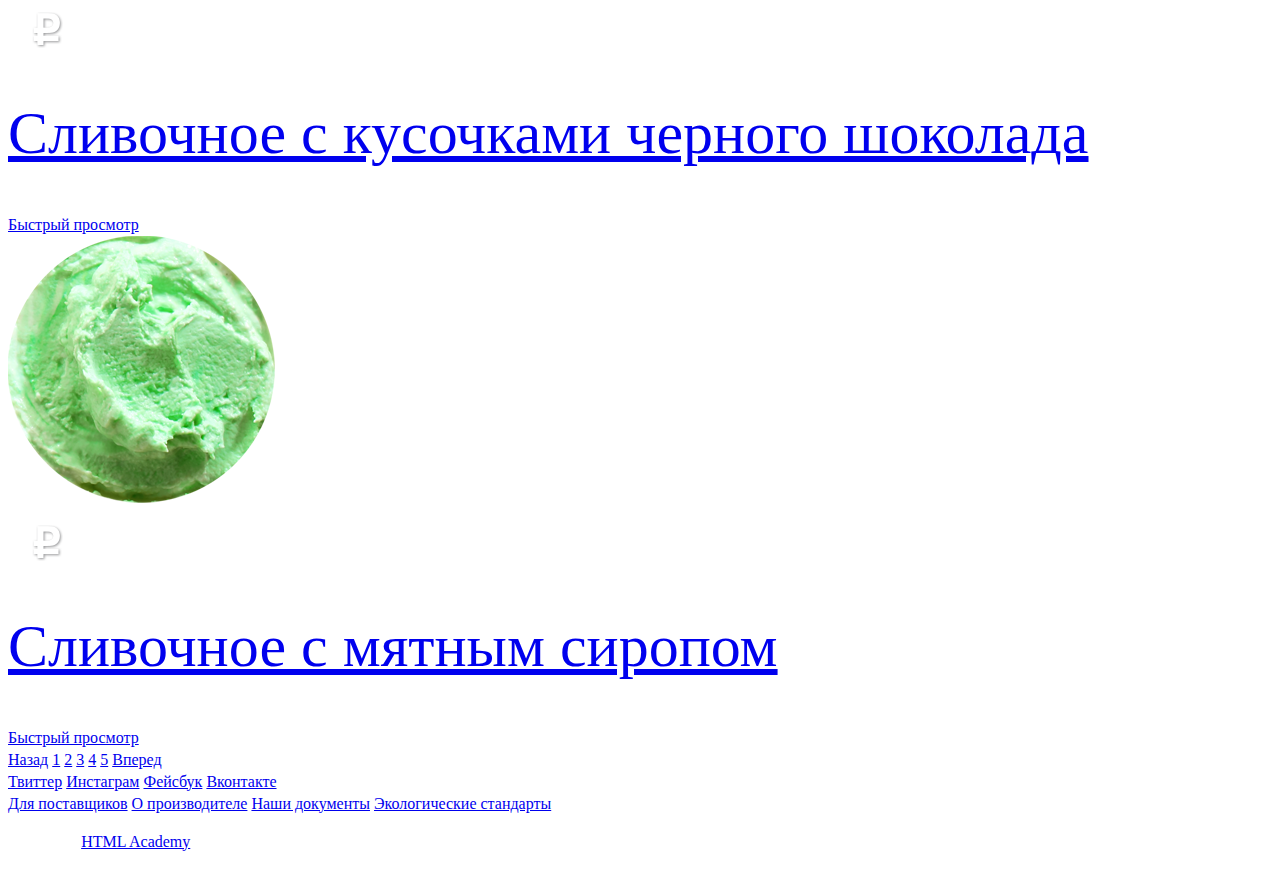
==== commit 4290e916: "fotoshop y style" ====
--- a/gllacy-catalog.html
+++ b/gllacy-catalog.html
@@ -5,13 +5,14 @@
 <head>
   <meta charset="utf-8">
   <title>Gllacy Shop</title>
+  <link href="css/style.css" rel="stylesheet">
 </head>
 
 <body>
   <header class="main-header">
     <div class="container">
       <div class="main-logo">
-        <a href="/" class="logo"><img src="http://placehold.it/150x100" alt="Gllacy Shop"></a>
+        <a href="/" class="logo"><img src="img/logo.png" alt="Gllacy Shop"></a>
       </div>
       <nav class="main-navigation">
         <ul>
@@ -149,74 +150,74 @@
     </form>
     <section class="catalog">
       <article class="catalog-item">
-        <img src="http://placehold.it/150x100" alt="Сливочное с апельсиновым джемом и цитрусовой стружкой">
-        <p>310<img src="/img/ruble.png" class="ruble-img" alt="руб"><span class="catalog-item-dot">руб.</span>/кг</p>
+        <img src="img/product-1.png" alt="Сливочное с апельсиновым джемом и цитрусовой стружкой">
+        <p>310<img src="img/ruble.png" class="ruble-img" alt="руб"><span class="catalog-item-dot">руб.</span>/кг</p>
         <h2 class="catalog-item-product"><a href="#" class="category">Сливочное с апельсиновым джемом и цитрусовой стружкой</a></h2>
         <a href="#" class="btn catalog-btn">Быстрый просмотр</a>
       </article>
       <article class="catalog-item">
-        <img src="http://placehold.it/150x100" alt="Сливочно-кофейное с кусочками шоколада">
-        <p>380<img src="/img/ruble.png" class="ruble-img" alt="руб"><span class="catalog-item-dot">руб.</span>/кг</p>
+        <img src="img/product-2.png" alt="Сливочно-кофейное с кусочками шоколада">
+        <p>380<img src="img/ruble.png" class="ruble-img" alt="руб"><span class="catalog-item-dot">руб.</span>/кг</p>
         <h2 class="catalog-item-product"><a href="#" class="category">Сливочно-кофейное с кусочками шоколада</a></h2>
         <a href="#" class="btn catalog-btn">Быстрый просмотр</a>
       </article>
       <article class="catalog-item">
-        <img src="http://placehold.it/150x100" alt="Сливочно-клубничное с присыпкой из белого шоколада">
-        <p>355<img src="/img/ruble.png" class="ruble-img" alt="руб"><span class="catalog-item-dot">руб.</span>/кг</p>
+        <img src="img/product-3.png" alt="Сливочно-клубничное с присыпкой из белого шоколада">
+        <p>355<img src="img/ruble.png" class="ruble-img" alt="руб"><span class="catalog-item-dot">руб.</span>/кг</p>
         <h2 class="catalog-item-product"><a href="#" class="category">Сливочно-клубничное с присыпкой из белого шоколада</a></h2>
         <a href="#" class="btn catalog-btn">Быстрый просмотр</a>
       </article>
       <article class="catalog-item">
-        <img src="http://placehold.it/150x100" alt="Сливочное крем-брюле с карамельной подливкой">
-        <p>415<img src="/img/ruble.png" class="ruble-img" alt="руб"><span class="catalog-item-dot">руб.</span>/кг</p>
+        <img src="img/product-4.png" alt="Сливочное крем-брюле с карамельной подливкой">
+        <p>415<img src="img/ruble.png" class="ruble-img" alt="руб"><span class="catalog-item-dot">руб.</span>/кг</p>
         <h2 class="catalog-item-product"><a href="#" class="category">Сливочное крем-брюле с карамельной подливкой</a></h2>
         <a href="#" class="btn catalog-btn">Быстрый просмотр</a>
       </article>
       <article class="catalog-item">
-        <img src="http://placehold.it/150x100" alt="Сливочное с брусничным джемом">
-        <p>325<img src="/img/ruble.png" class="ruble-img" alt="руб"><span class="catalog-item-dot">руб.</span>/кг</p>
+        <img src="img/product-5.png" alt="Сливочное с брусничным джемом">
+        <p>325<img src="img/ruble.png" class="ruble-img" alt="руб"><span class="catalog-item-dot">руб.</span>/кг</p>
         <h2 class="catalog-item-product"><a href="#" class="category">Сливочное с брусничным джемом</a></h2>
         <a href="#" class="btn catalog-btn">Быстрый просмотр</a>
       </article>
       <article class="catalog-item">
-        <img src="http://placehold.it/150x100" alt="Сливочно-черничное с цельными ягодами черники">
-        <p>410<img src="/img/ruble.png" class="ruble-img" alt="руб"><span class="catalog-item-dot">руб.</span>/кг</p>
+        <img src="img/product-6.png" alt="Сливочно-черничное с цельными ягодами черники">
+        <p>410<img src="img/ruble.png" class="ruble-img" alt="руб"><span class="catalog-item-dot">руб.</span>/кг</p>
         <h2 class="catalog-item-product"><a href="#" class="category">Сливочно-черничное с цельными ягодами черники</a></h2>
         <a href="#" class="btn catalog-btn">Быстрый просмотр</a>
       </article>
       <article class="catalog-item">
-        <img src="http://placehold.it/150x100" alt="Сливочно-лимонное с карамельной присыпкой">
-        <p>375<img src="/img/ruble.png" class="ruble-img" alt="руб"><span class="catalog-item-dot">руб.</span>/кг</p>
+        <img src="img/product-7.png" alt="Сливочно-лимонное с карамельной присыпкой">
+        <p>375<img src="img/ruble.png" class="ruble-img" alt="руб"><span class="catalog-item-dot">руб.</span>/кг</p>
         <h2 class="catalog-item-product"><a href="#" class="category">Сливочно-лимонное с карамельной присыпкой</a></h2>
         <a href="#" class="btn catalog-btn">Быстрый просмотр</a>
       </article>
       <article class="catalog-item">
-        <img src="http://placehold.it/150x100" alt="Сливочное с шоколадной стружкой">
-        <p>320<img src="/img/ruble.png" class="ruble-img" alt="руб"><span class="catalog-item-dot">руб.</span>/кг</p>
+        <img src="img/product-8.png" alt="Сливочное с шоколадной стружкой">
+        <p>320<img src="img/ruble.png" class="ruble-img" alt="руб"><span class="catalog-item-dot">руб.</span>/кг</p>
         <h2 class="catalog-item-product"><a href="#" class="category">Сливочное с шоколадной стружкой</a></h2>
         <a href="#" class="btn catalog-btn">Быстрый просмотр</a>
       </article>
       <article class="catalog-item">
-        <img src="http://placehold.it/150x100" alt="Сливочно-ванильное с кусочками шоколада">
-        <p>440<img src="/img/ruble.png" class="ruble-img" alt="руб"><span class="catalog-item-dot">руб.</span>/кг</p>
+        <img src="img/product-9.png" alt="Сливочно-ванильное с кусочками шоколада">
+        <p>440<img src="img/ruble.png" class="ruble-img" alt="руб"><span class="catalog-item-dot">руб.</span>/кг</p>
         <h2 class="catalog-item-product"><a href="#" class="category">Сливочно-ванильное с кусочками шоколада</a></h2>
         <a href="#" class="btn catalog-btn">Быстрый просмотр</a>
       </article>
       <article class="catalog-item">
-        <img src="http://placehold.it/150x100" alt="Сливочное с ментоловым сиропом">
-        <p>435<img src="/img/ruble.png" class="ruble-img" alt="руб"><span class="catalog-item-dot">руб.</span>/кг</p>
+        <img src="img/product-10.png" alt="Сливочное с ментоловым сиропом">
+        <p>435<img src="img/ruble.png" class="ruble-img" alt="руб"><span class="catalog-item-dot">руб.</span>/кг</p>
         <h2 class="catalog-item-product"><a href="#" class="category">Сливочное с ментоловым сиропом</a></h2>
         <a href="#" class="btn catalog-btn">Быстрый просмотр</a>
       </article>
       <article class="catalog-item">
-        <img src="http://placehold.it/150x100" alt="Сливочное с кусочками черного шоколада">
-        <p>355<img src="/img/ruble.png" class="ruble-img" alt="руб"><span class="catalog-item-dot">руб.</span>/кг</p>
+        <img src="img/product-11.png" alt="Сливочное с кусочками черного шоколада">
+        <p>355<img src="img/ruble.png" class="ruble-img" alt="руб"><span class="catalog-item-dot">руб.</span>/кг</p>
         <h2 class="catalog-item-product"><a href="#" class="category">Сливочное с кусочками черного шоколада</a></h2>
         <a href="#" class="btn catalog-btn">Быстрый просмотр</a>
       </article>
       <article class="catalog-item">
-        <img src="http://placehold.it/150x100" alt="Сливочное с мятным сиропом">
-        <p>420<img src="/img/ruble.png" class="ruble-img" alt="руб"><span class="catalog-item-dot">руб.</span>/кг</p>
+        <img src="img/product-12.png" alt="Сливочное с мятным сиропом">
+        <p>420<img src="img/ruble.png" class="ruble-img" alt="руб"><span class="catalog-item-dot">руб.</span>/кг</p>
         <h2 class="catalog-item-product"><a href="#" class="category">Сливочное с мятным сиропом</a></h2>
         <a href="#" class="btn catalog-btn">Быстрый просмотр</a>
       </article>
--- a/css/style.css
+++ b/css/style.css
@@ -0,0 +1,21 @@
+body {
+    font-size: 16px;
+    line-height: 22px;
+    color: #ffffff;
+    font-weight: normal;
+    font-style: Roboto sans serif;
+}
+h2[class$="-item-product"] { 
+    font-size: 60px;
+    line-height: 60.35px;
+    color: #ffffff;
+    font-weight: normal;
+    font-style: Roboto sans serif;
+}
+.main-title {
+    font-size: 35px;
+    line-height: 41px;
+    color: #ffffff;
+    font-weight: bold;
+    font-style: Roboto sans serif;
+}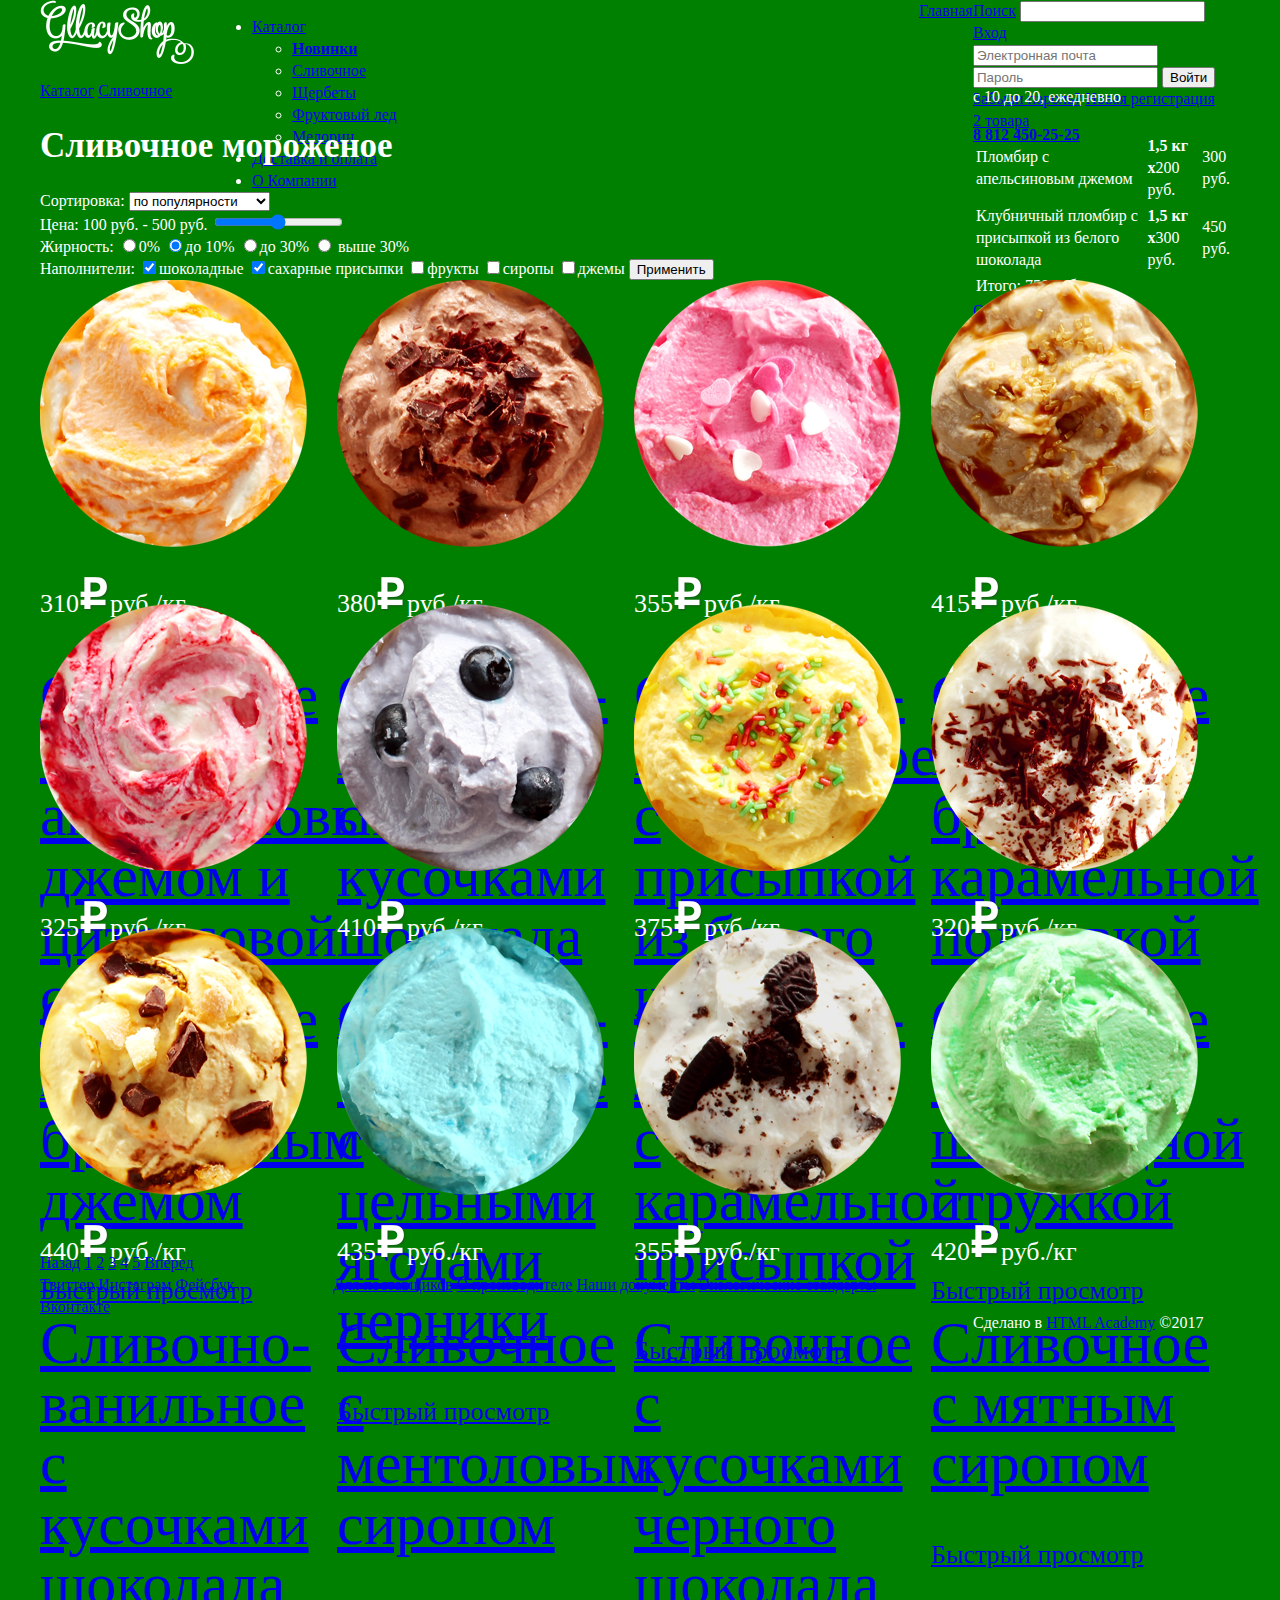
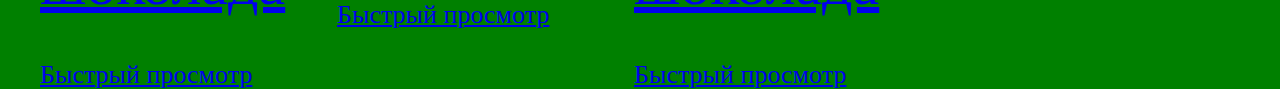
==== commit af3f692a: "index на  флоатах" ====
--- a/gllacy-catalog.html
+++ b/gllacy-catalog.html
@@ -12,7 +12,7 @@
   <header class="main-header">
     <div class="container">
       <div class="main-logo">
-        <a href="/" class="logo"><img src="img/logo.png" alt="Gllacy Shop"></a>
+        <a href="/" class="logo"><img src="img/logo.png" alt="Gllacy Shop"  title="Gllacy Shop"></a>
       </div>
       <nav class="main-navigation">
         <ul>
@@ -248,7 +248,7 @@
       </nav>
       <section class="footer-copyright">
         <p>Сделано в
-          <a class="btn" href="https://htmlacademy.ru">HTML Academy</a>
+          <a class="btn" href="https://htmlacademy.ru/intensive/htmlcss" title="лендинг интенсива «Базовый HTML и CSS»">HTML Academy</a>
           <span class="ruble_sign">&copy;</span>2017
         </p>
       </section>
--- a/css/style.css
+++ b/css/style.css
@@ -1,21 +1,170 @@
 body {
-    font-size: 16px;
-    line-height: 22px;
-    color: #ffffff;
-    font-weight: normal;
-    font-style: Roboto sans serif;
+  font-size: 16px;
+  line-height: 22px;
+  color: #ffffff;
+  font-weight: normal;
+  font-style: Roboto sans serif;
+  background: green;
+  margin: 0;
+  padding: 0;
 }
-h2[class$="-item-product"] { 
-    font-size: 60px;
-    line-height: 60.35px;
-    color: #ffffff;
-    font-weight: normal;
-    font-style: Roboto sans serif;
+h2[class$="-item-product"] {
+  font-size: 60px;
+  line-height: 60.35px;
+  color: #ffffff;
+  font-weight: normal;
+  font-style: Roboto sans serif;
 }
 .main-title {
-    font-size: 35px;
-    line-height: 41px;
-    color: #ffffff;
-    font-weight: bold;
-    font-style: Roboto sans serif;
-}+  font-size: 35px;
+  line-height: 41px;
+  color: #ffffff;
+  font-weight: bold;
+  font-style: Roboto sans serif;
+}
+.container {
+  width: 1200px;
+  padding: 0 27px;
+  margin: 0 auto;
+}
+.clearfix::after {
+  content: "";
+  clear:both;
+  display: table;
+}
+.main-logo {
+  width: 162px;
+  height: 80px;
+  float: left;
+  margin-right: 10px;
+}
+.main-navigation {
+  width: 707px;
+  height: 80px;
+  float: left;
+}
+.user-block {
+  width: 267px;
+  height: 70px;
+  float: right;
+}
+.header-contacts {
+  width: 267px;
+  height: 60px;
+  float: right;
+}
+.main-slider {
+  width: 1146px;
+  height: 488px;
+  margin-bottom: 40px;
+}
+.hits {
+  width: 1146px;
+  height: 232px;
+  margin-bottom: 40px;
+}
+.hits-item {
+  width: 560px;
+  height: 232px;
+}
+.hits-item:first-child {
+  margin-left: 26px;
+  float:left;
+}
+.hits-item:last-child {
+  float: right;
+}
+.hit-catalog-item {
+  width: 1146px;
+  height: 324px;
+  margin-bottom: 40px;
+  font-size: 0px;
+  clear: both;
+}
+.catalog-item {
+  display: inline-block;
+  vertical-align: top;
+  width: 267px;
+  height: 324px;
+  font-size: 26px;
+  margin-right: 26px;
+}
+.catalog-item:nth-child(4n) {
+  margin-right: 0px;
+}
+.features {
+  width: 1102px;
+  height: 256px;
+  margin-bottom: 40px;
+}
+.feature-item-left {
+  float: left;
+  width: 485px;
+  height: 90px;
+  margin-right: 83px;
+}
+.feature-item-right {
+  float: right;
+  width: 485px;
+  height: 90px;
+}
+.other {
+  width: 1146px;
+  height: 220px;
+  margin-bottom: 40px;
+}
+.new{
+  width: 560px;
+  height: 220px;
+  float: left;
+  margin-right: 26px;
+}
+.feedback{
+  width: 560px;
+  height: 220px;
+  float: right;
+}
+.contacts-map {
+  width: 1200px;
+  height: 430px;
+}
+.contacts {
+  width: 302px;
+  height: 306px;
+  float: right;
+}
+.footer-social {
+  width: 267px;
+  height: 104px;
+  float: left;
+  margin-right: 26px;
+}
+.footer-navigation {
+  width: 560px;
+  height: 104px;
+  float: left;
+  margin-right: 26px;
+}
+.footer-navigation-left {
+  width:267px;
+  height: 104px;
+  float: left;
+}
+.footer-navigation-right {
+  width: 293px;
+  height: 104px;
+  float: right;
+}
+.footer-copyright {
+  width: 267px;
+  height: 104px;
+  float: right;
+}
+
+.slider-2,
+.slider-3,
+.dropdown,
+.search-form,
+.entrance-form {
+  display: none;
+}
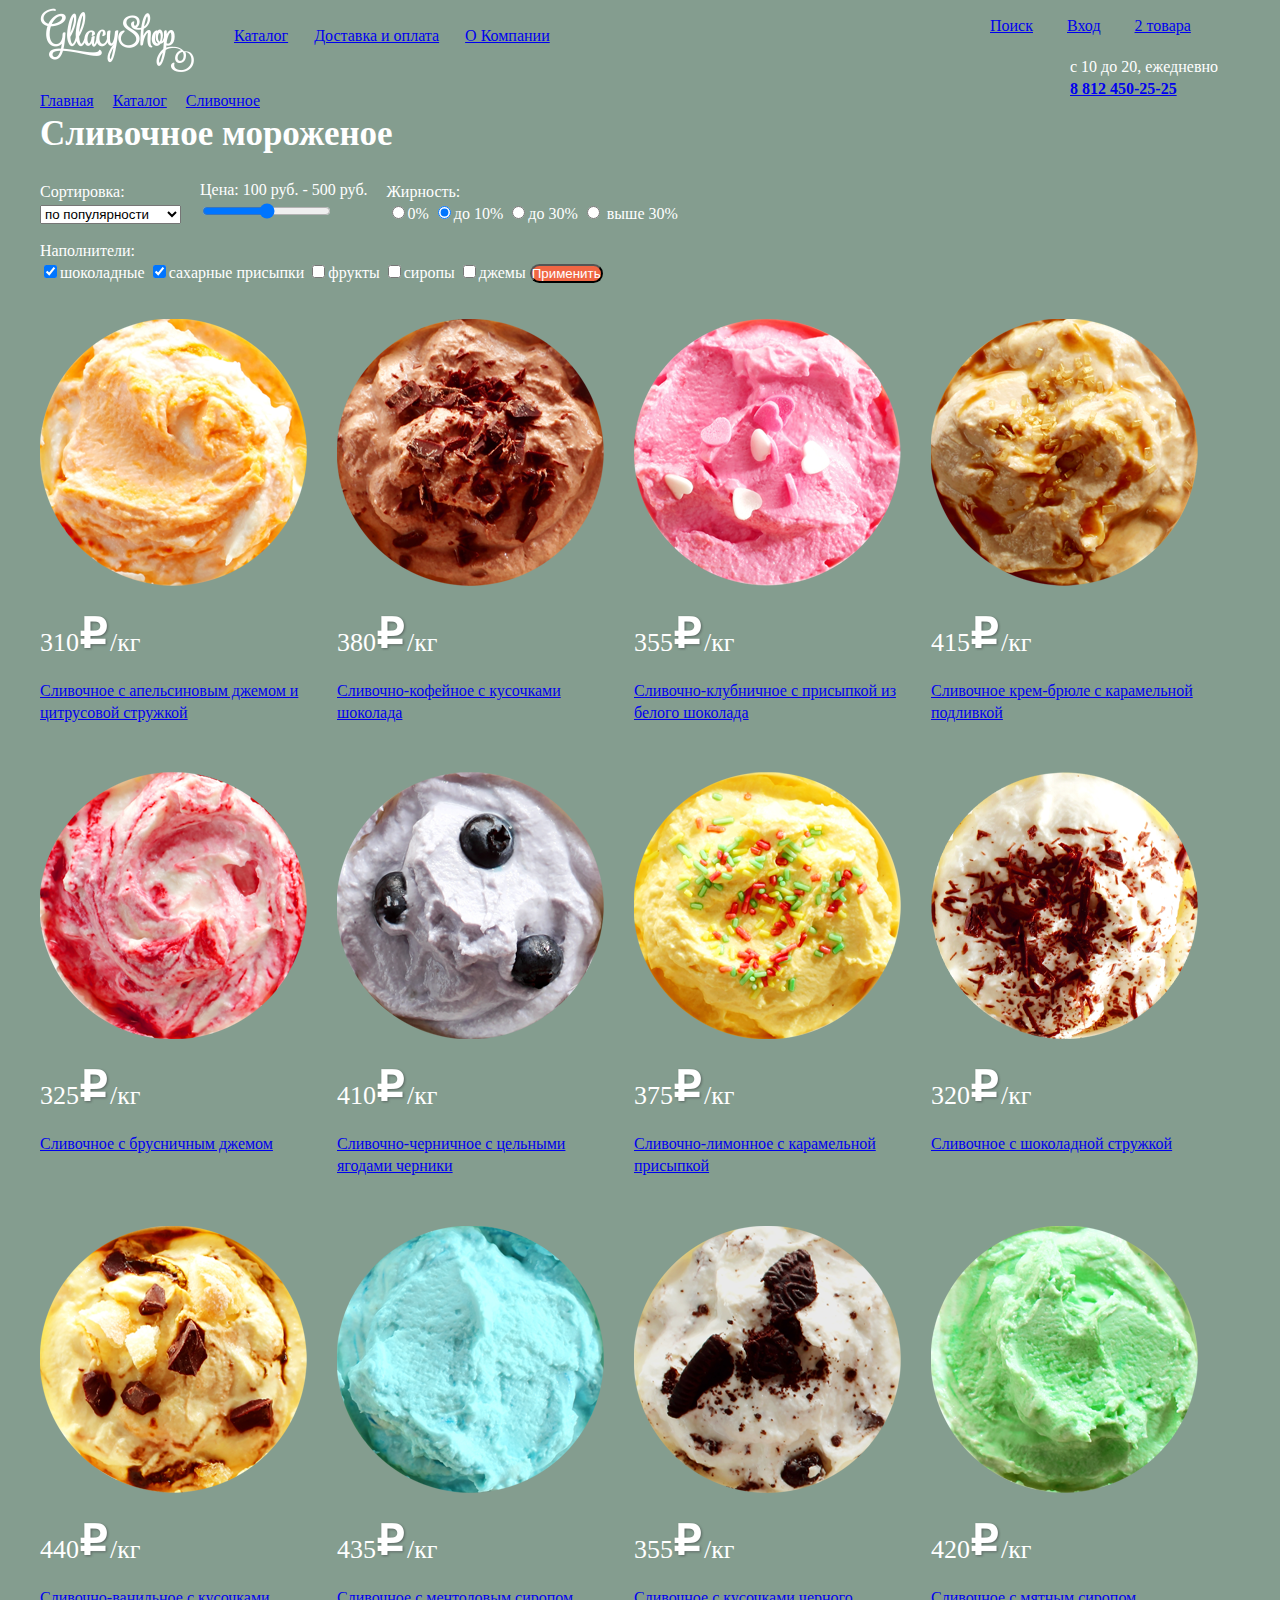
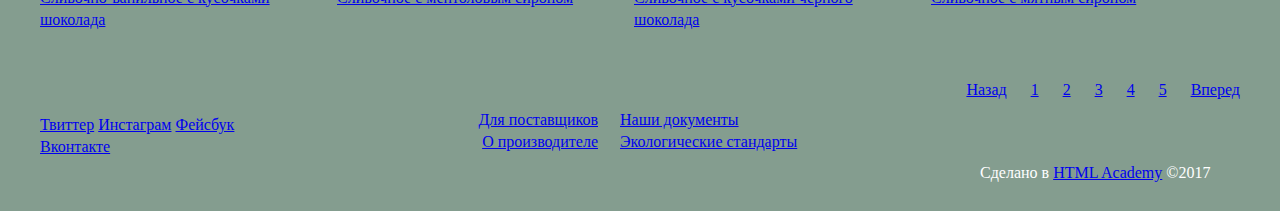
==== commit 04526aa9: "." ====
--- a/gllacy-catalog.html
+++ b/gllacy-catalog.html
@@ -15,12 +15,12 @@
         <a href="/" class="logo"><img src="img/logo.png" alt="Gllacy Shop"  title="Gllacy Shop"></a>
       </div>
       <nav class="main-navigation">
-        <ul>
+        <ul class="main-menu">
           <li>
             <a href="#">Каталог</a>
-            <ul>
-              <li>
-                <a href="#"><b>Новинки</b></a>
+            <ul class="dropdown">
+              <li>
+                <a href="#"><b>Новинки</b></a><hr>
               </li>
               <li>
                 <a href="#" class="disabled">Сливочное</a>
@@ -45,62 +45,67 @@
         </ul>
       </nav>
       <div class="user-block">
-        <div class="search">
+        <div class="search user-menu">
           <a class="search" href="#"><span>Поиск</span></a>
-          <label for="search" name="search" placeholder="Что ищем?">
-            <input type="search" name="search" id="search">
+          <label class="search-form" for="search" name="search">
+            <input type="search" name="search" id="search" placeholder="Что ищем?">
           </label>
         </div>
-        <div class="entrance">
-          <a class="login" href="#">Вход</a>
-          <form action="URL" method="post" class="entrance">
+        <div class="entrance user-menu">
+          <a class="entrance-login" href="#">Вход</a>
+          <form action="URL" method="post" class="entrance-form">
             <label for="email" name="email">
               <input type="email" name="email" id="email" required placeholder="Электронная почта">
             </label>
             <label for="password" name="password">
-              <input type="text" name="password" id="password" required placeholder="Пароль">
-            </label>
-            <button class="btn entrance-btn" value="Войти">Войти</button>
-            <a href="#">Забыли пароль?</a>
-            <a href="#">Новая регистрация</a>
+              <input type="password" name="password" id="password" required placeholder="Пароль">
+            </label><br>
+            <button type="submit" class="btn entrance-btn" value="Войти">Войти</button>
+            <div class="entrance-a">
+              <a href="#">Забыли пароль?</a>
+              <a href="#">Новая регистрация</a>
+            </div>
           </form>
         </div>
-        <div class="basket-list">
+        <div class="basket-list user-menu">
           <a class="basket" href="#">2 товара</a>
-          <table>
-            <tr>
+          <table class="basket-info">
+            <tr class="basket-item">
               <td>Пломбир с апельсиновым джемом</td>
               <td><b>1,5 кг х</b>200 руб.</td>
               <td>300 руб.</td>
             </tr>
-            <tr>
+            <tr class="basket-item">
               <td>Клубничный пломбир с присыпкой из белого шоколада</td>
               <td><b>1,5 кг х</b>300 руб.</td>
               <td>450 руб.</td>
             </tr>
             <tr>
-              <td class="total">Итого: 750 руб.</td>
+              <td class="total" colspan=3>Итого: 750 руб.</td>
+            </tr>
+            <tr>
+              <td><a href="#" class="btn basket-btn">Оформить заказ</a></td>
             </tr>
           </table>
-          <a href="#" class="btn basket-btn">Оформить заказ</a>
         </div>
       </div>
       <section class="header-contacts">
-        <p>с 10 до 20, ежедневно</p>
-        <a href="tel:+78124502525"><b>8 812 450-25-25</b></a>
+        <p>с 10 до 20, ежедневно<br>
+          <a href="tel:+78124502525"><b>8 812 450-25-25</b></a>
+        </p>
       </section>
       <nav class="breadcrumbs">
         <a href="/">Главная</a>
         <a href="#">Каталог</a>
-        <a href="#">Сливочное</a>
+        <a href="#" class="disabled">Сливочное</a>
       </nav>
     </div>
   </header>
   <main class="container">
     <h1 class="main-title">Сливочное мороженое</h1>
-    <form action="URL" method="get">
+    <form action="URL" method="get" class="filters">
       <div class="filters-sorting">
-        <label name="sorting">Сортировка:</label>
+        <label name="sorting">Сортировка:</label><br>
         <select for="sorting" name="sorting" size="1">
           <option value="по популярности">по популярности</option>
           <option value="сначала недорогие">сначала недорогие</option>
@@ -109,12 +114,12 @@
         </select>
       </div>
       <div class="filters-price">
-        <label for="price" name="price">Цена: 100 руб. - 500 руб.
+        <label for="price" name="price">Цена: 100 руб. - 500 руб.<br>
           <input id="price" type="range"  name="price" min="100" max="500" step="100">
         </label>
       </div>
       <div class="filters-fat">
-        <label name="fat">Жирность:</label>
+        <label name="fat">Жирность:</label><br>
         <label for="0" name="fat">
           <input type="radio" id="0" value="0" name="fat">0%
         </label>
@@ -129,7 +134,7 @@
         </label>
       </div>
       <div class="filters-fillers">
-        <label name="fillers">Наполнители:</label>
+        <label name="fillers">Наполнители:</label><br>
         <label for="chocolate" name="chocolate">
           <input type="checkbox" id="chocolate" name="chocolate" checked>шоколадные
         </label>
@@ -151,76 +156,67 @@
     <section class="catalog">
       <article class="catalog-item">
         <img src="img/product-1.png" alt="Сливочное с апельсиновым джемом и цитрусовой стружкой">
-        <p>310<img src="img/ruble.png" class="ruble-img" alt="руб"><span class="catalog-item-dot">руб.</span>/кг</p>
+        <p>310<img src="img/ruble.png" class="ruble-img" alt="руб"><span class="dot">руб.</span>/кг</p>
         <h2 class="catalog-item-product"><a href="#" class="category">Сливочное с апельсиновым джемом и цитрусовой стружкой</a></h2>
+      </article>
+      <article class="catalog-item">
+        <img src="img/product-2.png" alt="Сливочно-кофейное с кусочками шоколада">
+        <p>380<img src="img/ruble.png" class="ruble-img" alt="руб"><span class="dot">руб.</span>/кг</p>
+        <h2 class="catalog-item-product"><a href="#" class="category">Сливочно-кофейное с кусочками шоколада</a></h2>
+      </article>
+      <article class="catalog-item">
+        <img src="img/product-3.png" alt="Сливочно-клубничное с присыпкой из белого шоколада">
+        <p>355<img src="img/ruble.png" class="ruble-img" alt="руб"><span class="dot">руб.</span>/кг</p>
+        <h2 class="catalog-item-product"><a href="#" class="category">Сливочно-клубничное с присыпкой из белого шоколада</a></h2>
+      </article>
+      <article class="catalog-item">
+        <img src="img/product-4.png" alt="Сливочное крем-брюле с карамельной подливкой">
+        <p>415<img src="img/ruble.png" class="ruble-img" alt="руб"><span class="dot">руб.</span>/кг</p>
+        <h2 class="catalog-item-product"><a href="#" class="category">Сливочное крем-брюле с карамельной подливкой</a></h2>
+      </article>
+      <article class="catalog-item">
+        <img src="img/product-5.png" alt="Сливочное с брусничным джемом">
+        <p>325<img src="img/ruble.png" class="ruble-img" alt="руб"><span class="dot">руб.</span>/кг</p>
+        <h2 class="catalog-item-product"><a href="#" class="category">Сливочное с брусничным джемом</a></h2>
+      </article>
+      <article class="catalog-item">
+        <img src="img/product-6.png" alt="Сливочно-черничное с цельными ягодами черники">
+        <p>410<img src="img/ruble.png" class="ruble-img" alt="руб"><span class="dot">руб.</span>/кг</p>
+        <h2 class="catalog-item-product"><a href="#" class="category">Сливочно-черничное с цельными ягодами черники</a></h2>
+      </article>
+      <article class="catalog-item">
+        <img src="img/product-7.png" alt="Сливочно-лимонное с карамельной присыпкой">
+        <p>375<img src="img/ruble.png" class="ruble-img" alt="руб"><span class="dot">руб.</span>/кг</p>
+        <h2 class="catalog-item-product"><a href="#" class="category">Сливочно-лимонное с карамельной присыпкой</a></h2>
+      </article>
+      <article class="catalog-item">
+        <img src="img/product-8.png" alt="Сливочное с шоколадной стружкой">
+        <p>320<img src="img/ruble.png" class="ruble-img" alt="руб"><span class="dot">руб.</span>/кг</p>
+        <h2 class="catalog-item-product"><a href="#" class="category">Сливочное с шоколадной стружкой</a></h2>
+      </article>
+      <article class="catalog-item">
+        <img src="img/product-9.png" alt="Сливочно-ванильное с кусочками шоколада">
+        <p>440<img src="img/ruble.png" class="ruble-img" alt="руб"><span class="dot">руб.</span>/кг</p>
+        <h2 class="catalog-item-product"><a href="#" class="category">Сливочно-ванильное с кусочками шоколада</a></h2>
+      </article>
+      <article class="catalog-item">
+        <img src="img/product-10.png" alt="Сливочное с ментоловым сиропом">
+        <p>435<img src="img/ruble.png" class="ruble-img" alt="руб"><span class="dot">руб.</span>/кг</p>
+        <h2 class="catalog-item-product"><a href="#" class="category">Сливочное с ментоловым сиропом</a></h2>
+      </article>
+      <article class="catalog-item">
+        <img src="img/product-11.png" alt="Сливочное с кусочками черного шоколада">
+        <p>355<img src="img/ruble.png" class="ruble-img" alt="руб"><span class="dot">руб.</span>/кг</p>
+        <h2 class="catalog-item-product"><a href="#" class="category">Сливочное с кусочками черного шоколада</a></h2>
+      </article>
+      <article class="catalog-item">
+        <img src="img/product-12.png" alt="Сливочное с мятным сиропом">
+        <p>420<img src="img/ruble.png" class="ruble-img" alt="руб"><span class="dot">руб.</span>/кг</p>
+        <h2 class="catalog-item-product"><a href="#" class="category">Сливочное с мятным сиропом</a></h2>
+      </article>
+      <div class="catalog-item-info">
         <a href="#" class="btn catalog-btn">Быстрый просмотр</a>
-      </article>
-      <article class="catalog-item">
-        <img src="img/product-2.png" alt="Сливочно-кофейное с кусочками шоколада">
-        <p>380<img src="img/ruble.png" class="ruble-img" alt="руб"><span class="catalog-item-dot">руб.</span>/кг</p>
-        <h2 class="catalog-item-product"><a href="#" class="category">Сливочно-кофейное с кусочками шоколада</a></h2>
-        <a href="#" class="btn catalog-btn">Быстрый просмотр</a>
-      </article>
-      <article class="catalog-item">
-        <img src="img/product-3.png" alt="Сливочно-клубничное с присыпкой из белого шоколада">
-        <p>355<img src="img/ruble.png" class="ruble-img" alt="руб"><span class="catalog-item-dot">руб.</span>/кг</p>
-        <h2 class="catalog-item-product"><a href="#" class="category">Сливочно-клубничное с присыпкой из белого шоколада</a></h2>
-        <a href="#" class="btn catalog-btn">Быстрый просмотр</a>
-      </article>
-      <article class="catalog-item">
-        <img src="img/product-4.png" alt="Сливочное крем-брюле с карамельной подливкой">
-        <p>415<img src="img/ruble.png" class="ruble-img" alt="руб"><span class="catalog-item-dot">руб.</span>/кг</p>
-        <h2 class="catalog-item-product"><a href="#" class="category">Сливочное крем-брюле с карамельной подливкой</a></h2>
-        <a href="#" class="btn catalog-btn">Быстрый просмотр</a>
-      </article>
-      <article class="catalog-item">
-        <img src="img/product-5.png" alt="Сливочное с брусничным джемом">
-        <p>325<img src="img/ruble.png" class="ruble-img" alt="руб"><span class="catalog-item-dot">руб.</span>/кг</p>
-        <h2 class="catalog-item-product"><a href="#" class="category">Сливочное с брусничным джемом</a></h2>
-        <a href="#" class="btn catalog-btn">Быстрый просмотр</a>
-      </article>
-      <article class="catalog-item">
-        <img src="img/product-6.png" alt="Сливочно-черничное с цельными ягодами черники">
-        <p>410<img src="img/ruble.png" class="ruble-img" alt="руб"><span class="catalog-item-dot">руб.</span>/кг</p>
-        <h2 class="catalog-item-product"><a href="#" class="category">Сливочно-черничное с цельными ягодами черники</a></h2>
-        <a href="#" class="btn catalog-btn">Быстрый просмотр</a>
-      </article>
-      <article class="catalog-item">
-        <img src="img/product-7.png" alt="Сливочно-лимонное с карамельной присыпкой">
-        <p>375<img src="img/ruble.png" class="ruble-img" alt="руб"><span class="catalog-item-dot">руб.</span>/кг</p>
-        <h2 class="catalog-item-product"><a href="#" class="category">Сливочно-лимонное с карамельной присыпкой</a></h2>
-        <a href="#" class="btn catalog-btn">Быстрый просмотр</a>
-      </article>
-      <article class="catalog-item">
-        <img src="img/product-8.png" alt="Сливочное с шоколадной стружкой">
-        <p>320<img src="img/ruble.png" class="ruble-img" alt="руб"><span class="catalog-item-dot">руб.</span>/кг</p>
-        <h2 class="catalog-item-product"><a href="#" class="category">Сливочное с шоколадной стружкой</a></h2>
-        <a href="#" class="btn catalog-btn">Быстрый просмотр</a>
-      </article>
-      <article class="catalog-item">
-        <img src="img/product-9.png" alt="Сливочно-ванильное с кусочками шоколада">
-        <p>440<img src="img/ruble.png" class="ruble-img" alt="руб"><span class="catalog-item-dot">руб.</span>/кг</p>
-        <h2 class="catalog-item-product"><a href="#" class="category">Сливочно-ванильное с кусочками шоколада</a></h2>
-        <a href="#" class="btn catalog-btn">Быстрый просмотр</a>
-      </article>
-      <article class="catalog-item">
-        <img src="img/product-10.png" alt="Сливочное с ментоловым сиропом">
-        <p>435<img src="img/ruble.png" class="ruble-img" alt="руб"><span class="catalog-item-dot">руб.</span>/кг</p>
-        <h2 class="catalog-item-product"><a href="#" class="category">Сливочное с ментоловым сиропом</a></h2>
-        <a href="#" class="btn catalog-btn">Быстрый просмотр</a>
-      </article>
-      <article class="catalog-item">
-        <img src="img/product-11.png" alt="Сливочное с кусочками черного шоколада">
-        <p>355<img src="img/ruble.png" class="ruble-img" alt="руб"><span class="catalog-item-dot">руб.</span>/кг</p>
-        <h2 class="catalog-item-product"><a href="#" class="category">Сливочное с кусочками черного шоколада</a></h2>
-        <a href="#" class="btn catalog-btn">Быстрый просмотр</a>
-      </article>
-      <article class="catalog-item">
-        <img src="img/product-12.png" alt="Сливочное с мятным сиропом">
-        <p>420<img src="img/ruble.png" class="ruble-img" alt="руб"><span class="catalog-item-dot">руб.</span>/кг</p>
-        <h2 class="catalog-item-product"><a href="#" class="category">Сливочное с мятным сиропом</a></h2>
-        <a href="#" class="btn catalog-btn">Быстрый просмотр</a>
-      </article>
+      </div>
     </section>
     <div class="paginator">
       <a class="prev disabled" href="#">Назад</a>
@@ -233,22 +229,26 @@
     </div>
   </main>
   <footer class="main-footer">
-    <div class="container">
+    <div class=" container clearfix">
       <section class="footer-social">
         <a class="social-btn social-btn-tw" href="#">Твиттер</a>
         <a class="social-btn social-btn-inst" href="#">Инстаграм</a>
         <a class="social-btn social-btn-fb" href="#">Фейсбук</a>
         <a class="social-btn social-btn-vk" href="#">Вконтакте</a>
       </section>
-      <nav>
-        <a href="#" class="activ">Для поставщиков</a>
-        <a href="#">О производителе</a>
-        <a href="#">Наши документы</a>
-        <a href="#">Экологические стандарты</a>
+      <nav class="footer-navigation">
+        <div class="footer-navigation-left">
+          <a href="#" class="activ">Для поставщиков</a><br>
+          <a href="#">О производителе</a>
+        </div>
+        <div class="footer-navigation-right">
+          <a href="#">Наши документы</a><br>
+          <a href="#">Экологические стандарты</a>
+        </div>
       </nav>
       <section class="footer-copyright">
         <p>Сделано в
-          <a class="btn" href="https://htmlacademy.ru/intensive/htmlcss" title="лендинг интенсива «Базовый HTML и CSS»">HTML Academy</a>
+          <a class="htmlacademy" href="https://htmlacademy.ru/intensive/htmlcss" title="лендинг интенсива «Базовый HTML и CSS»">HTML Academy</a>
           <span class="ruble_sign">&copy;</span>2017
         </p>
       </section>
--- a/css/style.css
+++ b/css/style.css
@@ -3,14 +3,14 @@
   line-height: 22px;
   color: #ffffff;
   font-weight: normal;
-  font-style: Roboto sans serif;
-  background: green;
+  font-style: Roboto, sans-serif;
+  background: rgb(132,157,143);
   margin: 0;
   padding: 0;
 }
 h2[class$="-item-product"] {
-  font-size: 60px;
-  line-height: 60.35px;
+  font-size: 16px;
+  line-height: 22px;
   color: #ffffff;
   font-weight: normal;
   font-style: Roboto sans serif;
@@ -21,10 +21,13 @@
   color: #ffffff;
   font-weight: bold;
   font-style: Roboto sans serif;
+  margin: 0;
+  margin-bottom: 25px;
 }
 .container {
   width: 1200px;
-  padding: 0 27px;
+  padding-left: 27px;
+  padding-right: 27px;
   margin: 0 auto;
 }
 .clearfix::after {
@@ -32,52 +35,211 @@
   clear:both;
   display: table;
 }
+.btn {
+  background: rgb(240,102,67);
+  border-radius: 40px;
+  color: rgb(255,255,255);
+  padding: 0px;
+  cursor: pointer;
+}
+.main-header {
+  margin: 0;
+  margin-bottom: 1px;
+}
 .main-logo {
-  width: 162px;
-  height: 80px;
-  float: left;
-  margin-right: 10px;
+  width: 154px;
+  height: 64px;
+  float: left;
+  margin: 0;
+  margin-top: 8px;
 }
 .main-navigation {
   width: 707px;
   height: 80px;
   float: left;
+  margin: 0;
+}
+.main-menu {
+  margin: 0px;
+  margin-top: 25px;
+  list-style: none;
+}
+.main-menu>li {
+  display: inline-block;
+  position: relative;
+  margin: 0;
+  margin-right: 22px;
+}
+.main-menu .dropdown {
+  position: absolute;
+  left:-20px;
+  top: 40px;
+  display: none;
+  min-width: 145px;
+  min-height: 173px;
+  margin: 0;
+  padding: 0;
+  padding-left: 20px;
+  padding-top: 10px;
+  list-style: none;
+  border-radius: 5px;
+  background-color: rgb(248,247,244);
+}
+.main-menu .dropdown li:not(:first-of-type) {
+  padding: 0;
+  padding-bottom: 10px;
+}
+.main-menu>li:hover .dropdown {
+  display: block;
+  z-index: 2;
 }
 .user-block {
-  width: 267px;
-  height: 70px;
-  float: right;
+  min-width: 280px;
+  min-height: 70px;
+  float: right;
+  position: relative;
+  margin: 0;
+  margin-top: 15px;
+  margin-bottom: -45px;
+}
+.user-block  .user-menu {
+  display: inline-block;
+  padding: 0;
+  padding-left: 30px;
+}
+.search-form {
+  position: absolute;
+  top: 30px;
+  right: 180px;
+  display: none;
+  width: 343px;
+  min-height: 85px;
+  background: rgb(248,247,244);
+  border-radius: 5px;
+  z-index: 4;
+}
+.search-form input {
+  width: 310px;
+  min-height: 45px;
+  margin: 20px;
+  padding-left: 15px;
+  border-radius: 5px;
+}
+.search:hover .search-form {
+    display: block;
+}
+.entrance-form {
+    position: absolute;
+    top: 30px;
+    right: 120px;
+    display: none;
+    width: 278px;
+    min-height: 216px;
+    background: rgb(248,247,244);
+    z-index: 3;
+    padding: 0;
+    padding-left: 20px;
+    padding-top: 20px;
+    border-radius: 5px;
+}
+.entrance:hover .entrance-form {
+   display: block;
+}
+.entrance-a {
+  width: 130px;
+  min-height: 50px;
+  float: right;
+  margin-right: 20px;
+}
+.entrance input {
+  width: 240px;
+  min-height: 45px;
+  margin-bottom: 20px;
+  padding-left: 15px;
+  border-radius: 5px;
+}
+.entrance-btn {
+  min-width: 100px;
+  height: 45px;
+  margin: 0;
 }
 .header-contacts {
-  width: 267px;
-  height: 60px;
+  width: 170px;
+  min-height: 50px;
   float: right;
 }
 .main-slider {
   width: 1146px;
-  height: 488px;
+  height: 476px;
   margin-bottom: 40px;
-}
+  position: relative;
+}
+.slider {
+  position: absolute;
+  left: 250px;
+  top: -30px;
+  z-index: 1;
+}
+.main-slider .slider-radio {
+  position: absolute;
+  top: 460px;
+  z-index: 4;
+  }
+.main-slider .two {
+  position: absolute;
+  top: 500px;
+  left: 500px;
+  margin-top: -50px;
+  font-size: 32px;
+  z-index: 5;
+  }
 .hits {
   width: 1146px;
-  height: 232px;
+  min-height: 230px;
+  margin: 0;
   margin-bottom: 40px;
 }
-.hits-item {
-  width: 560px;
-  height: 232px;
-}
-.hits-item:first-child {
-  margin-left: 26px;
+.hits .hits-item {
+  width: 515px;
+  min-height: 230px;
+  font-size: 18px;
+  line-height: 22px;
+  font-weight: bold;
+  margin: 0;
+  padding: 20px;
+  padding-bottom: 0px;
+}
+.hits .hits-item:first-child {
   float:left;
 }
-.hits-item:last-child {
-  float: right;
+.hits .hits-item:last-child {
+  float: right;
+}
+.hits .hits-name {
+  font-size: 35px;
+  line-height: 41px;
+  font-weight: bold;
+  margin: 0;
+}
+.hits-item p {
+  margin: 0;
+  margin-bottom: 40px;
+  margin-top: 20px;
+}
+.hits-btn {
+  min-width: 165px;
+  height: 50px;
+  float: right;
+  margin: 0;
+  margin-right: 20px;
+  padding-left: 20px;
+  padding-top: 14px;
 }
 .hit-catalog-item {
   width: 1146px;
-  height: 324px;
-  margin-bottom: 40px;
+  min-height: 364px;
+  margin: 0;
+  margin-bottom: 75px;
   font-size: 0px;
   clear: both;
 }
@@ -85,86 +247,228 @@
   display: inline-block;
   vertical-align: top;
   width: 267px;
-  height: 324px;
+  min-height: 364px;
   font-size: 26px;
+  margin: 0;
   margin-right: 26px;
 }
 .catalog-item:nth-child(4n) {
   margin-right: 0px;
 }
+.dot {
+  display:none;
+}
 .features {
-  width: 1102px;
-  height: 256px;
-  margin-bottom: 40px;
+  width: 1146px;
+  min-height: 260px;
+  margin: 0;
+  margin-bottom: 55px;
 }
 .feature-item-left {
   float: left;
   width: 485px;
-  height: 90px;
+  min-height: 90px;
+  margin: 0;
   margin-right: 83px;
 }
 .feature-item-right {
   float: right;
   width: 485px;
-  height: 90px;
+  min-height: 90px;
+  margin: 0;
+}
+.features li {
+  list-style: none;
 }
 .other {
   width: 1146px;
-  height: 220px;
+  min-height: 220px;
+  margin: 0;
   margin-bottom: 40px;
 }
-.new{
+.new {
   width: 560px;
-  height: 220px;
-  float: left;
-  margin-right: 26px;
+  min-height: 220px;
+  float: left;
+  margin: 0;
 }
 .feedback{
   width: 560px;
-  height: 220px;
+  min-height: 220px;
   float: right;
 }
 .contacts-map {
-  width: 1200px;
+  width: 1254px;
   height: 430px;
+  margin: 0;
+  margin-left: -27px;
+  margin-right: -27px;
+  position: relative;
+}
+.contacts-map .map {
+  margin: 0;
 }
 .contacts {
-  width: 302px;
-  height: 306px;
-  float: right;
+  width: 240px;
+  height: 280px;
+  position: absolute;
+  top: 65px;
+  right: 27px;
+  color:black;
+  font-size: 14px;
+  line-height: 20px;
+  background: rgb(255,255,255);
+  border-radius: 10px;
+  padding: 25px;
+}
+.contacts-form {
+  width: 430px;
+  min-height: 393px;
+  position: absolute;
+  top: -1800px;
+  left: -550px;
+  padding: 25px;
+  background: rgb(248,247,244);
+  border-radius: 10px;
+  display: none;
+  z-index: 8;
+}
+.contacts-form-2:hover .contacts-form {
+  display: block;
+}
+.contacts-form input {
+  width: 267px;
+  height: 45px;
+  margin: 0;
+  margin-bottom: 20px;
+  padding-left: 15px;
+  border-radius: 5px;
+}
+.contacts-form p {
+  font-size: 24px;
+  margin: 0;
+  margin-bottom: 20px;
+}
+.contacts-form textarea {
+  width: 428px;
+  height: 153px;
+}
+.contacts-form .btn {
+  float: right;
+  margin: 0;
+  margin-left: 25px;
+  margin-top: 25px;
+}
+.main-footer {
+  margin: 0;
+  margin-top: 15px;
 }
 .footer-social {
   width: 267px;
-  height: 104px;
-  float: left;
+  height: 90px;
+  float: left;
+  margin: 0;
   margin-right: 26px;
+  margin-top: 20px;
 }
 .footer-navigation {
   width: 560px;
-  height: 104px;
-  float: left;
-  margin-right: 26px;
+  min-height: 89px;
+  margin: 0;
+  margin-top: 15px;
+  float: left;
 }
 .footer-navigation-left {
-  width:267px;
-  height: 104px;
-  float: left;
+  width:265px;
+  float: left;
+  margin: 0;
+  text-align: right;
 }
 .footer-navigation-right {
-  width: 293px;
-  height: 104px;
-  float: right;
+  width: 273px;
+  float: right;
+  margin: 0;
+  padding-left: 20px;
 }
 .footer-copyright {
-  width: 267px;
-  height: 104px;
-  float: right;
-}
-
+  width: 260px;
+  min-height: 65px;
+  float: right;
+  margin: 0;
+  padding-top: 45px;
+}
 .slider-2,
-.slider-3,
-.dropdown,
-.search-form,
-.entrance-form {
-  display: none;
-}
+.slider-3 {
+  display: none;
+}
+.breadcrumbs {
+  display: inline-block;
+  margin: 0;
+  margin-top: 10px;
+}
+.breadcrumbs a:not(:first-child) {
+  margin: 0;
+  padding-left: 15px;
+}
+.basket-info {
+  width: 540px;
+  height: 243px;
+  position: absolute;
+  top: 30px;
+  right: 30px;
+  display: none;
+  background: rgb(248,247,244);
+  color: rgb(0,0,0);
+  border-radius: 5px;
+  border-collapse: collapse;
+}
+.basket-list:hover .basket-info {
+  display: block;
+}
+.basket-info .basket-item {
+  margin: 0;
+  padding: 0;
+  font-size: 13px;
+  line-height: 16px;
+}
+.basket-info .total {
+  text-align: right;
+  font-size: 15px;
+  font-weight: bold;
+  border-top: 1px solid rgb(202,202,199);
+}
+.filters-sorting,
+.filters-price,
+.filters-fat {
+  display: inline-block;
+  margin-right: 15px;
+}
+.filters-fillers {
+  margin: 0;
+  margin-top: 15px;
+  margin-bottom: 35px;
+}
+.catalog {
+  display: inline-block;
+  margin: 0;
+}
+.catalog-item-info {
+  width: 294px;
+  height: 408px;
+  background: rgb(174,190,180);
+  border-radius: 5px;
+  display: none;
+}
+.catalog-item {
+  margin-bottom: 35px;
+}
+.catalog-item:hover .catalog-item-info {
+  display: block;
+}
+.paginator {
+  float: right;
+  margin: 0;
+}
+.paginator a {
+  padding-left: 20px;
+}
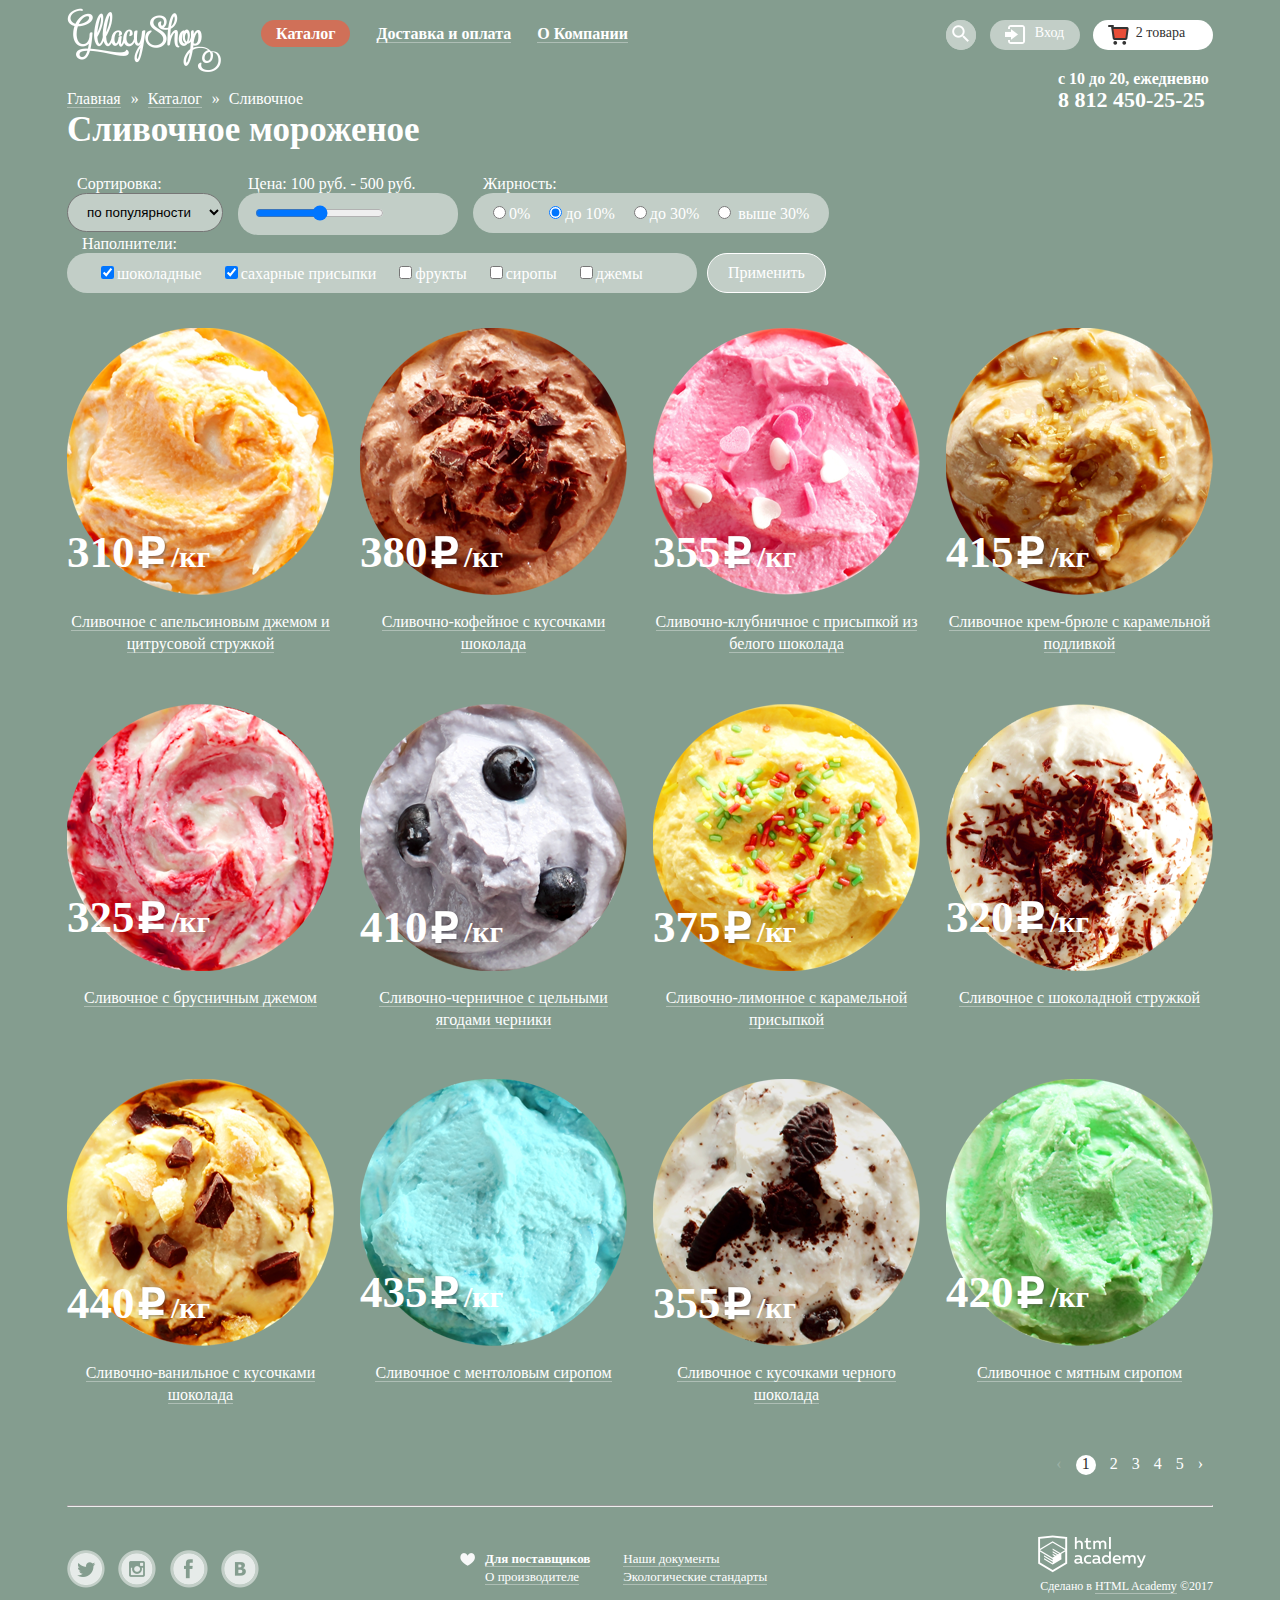
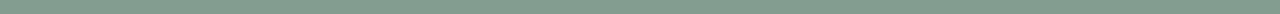
==== commit 84251d11: "не готово: styleguide. фильтры, всп.окна, слайдер" ====
--- a/gllacy-catalog.html
+++ b/gllacy-catalog.html
@@ -6,6 +6,7 @@
   <meta charset="utf-8">
   <title>Gllacy Shop</title>
   <link href="css/style.css" rel="stylesheet">
+  <link href="https://fonts.googleapis.com/css?family=Roboto:400,700&amp;subset=cyrillic" rel="stylesheet">
 </head>
 
 <body>
@@ -17,13 +18,13 @@
       <nav class="main-navigation">
         <ul class="main-menu">
           <li>
-            <a href="#">Каталог</a>
+            <a href="#" class="active">Каталог</a>
             <ul class="dropdown">
               <li>
                 <a href="#"><b>Новинки</b></a><hr>
               </li>
               <li>
-                <a href="#" class="disabled">Сливочное</a>
+                <a class="disabled">Сливочное</a>
               </li>
               <li>
                 <a href="#" class="catalog-activ">Щербеты</a>
@@ -68,7 +69,7 @@
           </form>
         </div>
         <div class="basket-list user-menu">
-          <a class="basket" href="#">2 товара</a>
+          <a class="basket basket-2" href="#">2 товара</a>
           <table class="basket-info">
             <tr class="basket-item">
               <td>Пломбир с апельсиновым джемом</td>
@@ -95,18 +96,18 @@
         </p>
       </section>
       <nav class="breadcrumbs">
-        <a href="/">Главная</a>
-        <a href="#">Каталог</a>
-        <a href="#" class="disabled">Сливочное</a>
+        <a href="/">Главная</a><span class="quotes">&raquo;</span>
+        <a href="#">Каталог</a><span class="quotes">&raquo;</span>
+        <a>Сливочное</a>
       </nav>
     </div>
   </header>
-  <main class="container">
+  <main class="container clearfix">
     <h1 class="main-title">Сливочное мороженое</h1>
     <form action="URL" method="get" class="filters">
       <div class="filters-sorting">
-        <label name="sorting">Сортировка:</label><br>
-        <select for="sorting" name="sorting" size="1">
+        <label name="sorting" class="filters-title">Сортировка:</label><br>
+        <select for="sorting" name="sorting" size="1" class="filters-item">
           <option value="по популярности">по популярности</option>
           <option value="сначала недорогие">сначала недорогие</option>
           <option value="сначала дорогие">сначала дорогие</option>
@@ -114,104 +115,194 @@
         </select>
       </div>
       <div class="filters-price">
-        <label for="price" name="price">Цена: 100 руб. - 500 руб.<br>
-          <input id="price" type="range"  name="price" min="100" max="500" step="100">
+        <label for="price" name="price" class="filters-title">Цена: 100 руб. - 500 руб.<br>
+          <div class="filters-item">
+            <input id="price" type="range"  name="price" min="100" max="500" step="100">
+          </div>
         </label>
       </div>
       <div class="filters-fat">
-        <label name="fat">Жирность:</label><br>
-        <label for="0" name="fat">
-          <input type="radio" id="0" value="0" name="fat">0%
-        </label>
-        <label for="10" name="fat">
-          <input type="radio" id="10" value="10" name="fat" checked>до 10%
-        </label>
-        <label for="30" name="fat">
-          <input type="radio" id="30" value="30" name="fat">до 30%
-        </label>
-        <label for="more30" name="fat">
-          <input type="radio" id="more30" value="more30" name="fat"> выше 30%
-        </label>
+        <label name="fat" class="filters-title">Жирность:</label><br>
+        <div class="filters-item">
+          <label for="0" name="fat">
+            <input type="radio" id="0" value="0" name="fat">0%
+          </label>
+          <label for="10" name="fat">
+            <input type="radio" id="10" value="10" name="fat" checked>до 10%
+          </label>
+          <label for="30" name="fat">
+            <input type="radio" id="30" value="30" name="fat">до 30%
+          </label>
+          <label for="more30" name="fat">
+            <input type="radio" id="more30" value="more30" name="fat"> выше 30%
+          </label>
+        </div>
       </div>
       <div class="filters-fillers">
         <label name="fillers">Наполнители:</label><br>
-        <label for="chocolate" name="chocolate">
-          <input type="checkbox" id="chocolate" name="chocolate" checked>шоколадные
-        </label>
-        <label for="sugar" name="sugar">
-          <input type="checkbox" id="sugar" name="sugar" checked>сахарные присыпки
-        </label>
-        <label for="fruit" name="fruit">
-          <input type="checkbox" id="fruit" name="fruit">фрукты
-        </label>
-        <label for="syrups" name="syrups">
-          <input type="checkbox" id="syrups" name="syrups">сиропы
-        </label>
-        <label for="jams" name="jams">
-          <input type="checkbox" id="jams" name="jams">джемы
-        </label>
-        <button type="submit" class="btn filters-btn" value="Применить">Применить</button>
-      </div>
+        <div class="filters-item">
+          <label for="chocolate" name="chocolate">
+            <input type="checkbox" id="chocolate" name="chocolate" checked>шоколадные
+          </label>
+          <label for="sugar" name="sugar">
+            <input type="checkbox" id="sugar" name="sugar" checked>сахарные присыпки
+          </label>
+          <label for="fruit" name="fruit">
+            <input type="checkbox" id="fruit" name="fruit">фрукты
+          </label>
+          <label for="syrups" name="syrups">
+            <input type="checkbox" id="syrups" name="syrups">сиропы
+          </label>
+          <label for="jams" name="jams">
+            <input type="checkbox" id="jams" name="jams">джемы
+          </label>
+        </div>
+      </div>
+      <button type="submit" class="btn filters-btn" value="Применить">Применить</button>
     </form>
     <section class="catalog">
       <article class="catalog-item">
-        <img src="img/product-1.png" alt="Сливочное с апельсиновым джемом и цитрусовой стружкой">
-        <p>310<img src="img/ruble.png" class="ruble-img" alt="руб"><span class="dot">руб.</span>/кг</p>
+        <img src="img/product-1.png" alt="Сливочное с апельсиновым джемом и цитрусовой стружкой" width="267px" height="267px">
+        <div class="catalog-item-price">
+          <p>310</p>
+          <p>/кг</p>
+        </div>
+        <div class="catalog-item-ruble">
+          <img src="img/ruble.png" class="ruble-img" alt="руб" width="31px" height="36px">
+          <span class="dot">руб.</span>
+        </div>
         <h2 class="catalog-item-product"><a href="#" class="category">Сливочное с апельсиновым джемом и цитрусовой стружкой</a></h2>
       </article>
       <article class="catalog-item">
-        <img src="img/product-2.png" alt="Сливочно-кофейное с кусочками шоколада">
-        <p>380<img src="img/ruble.png" class="ruble-img" alt="руб"><span class="dot">руб.</span>/кг</p>
+        <img src="img/product-2.png" alt="Сливочно-кофейное с кусочками шоколада" width="267px" height="267px">
+        <div class="catalog-item-price">
+          <p>380</p>
+          <p>/кг</p>
+        </div>
+        <div class="catalog-item-ruble">
+          <img src="img/ruble.png" class="ruble-img" alt="руб" width="31px" height="36px">
+          <span class="dot">руб.</span>
+        </div>
         <h2 class="catalog-item-product"><a href="#" class="category">Сливочно-кофейное с кусочками шоколада</a></h2>
       </article>
       <article class="catalog-item">
-        <img src="img/product-3.png" alt="Сливочно-клубничное с присыпкой из белого шоколада">
-        <p>355<img src="img/ruble.png" class="ruble-img" alt="руб"><span class="dot">руб.</span>/кг</p>
+        <img src="img/product-3.png" alt="Сливочно-клубничное с присыпкой из белого шоколада" width="267px" height="267px">
+        <div class="catalog-item-price">
+          <p>355</p>
+          <p>/кг</p>
+        </div>
+        <div class="catalog-item-ruble">
+          <img src="img/ruble.png" class="ruble-img" alt="руб" width="31px" height="36px">
+          <span class="dot">руб.</span>
+        </div>
         <h2 class="catalog-item-product"><a href="#" class="category">Сливочно-клубничное с присыпкой из белого шоколада</a></h2>
       </article>
       <article class="catalog-item">
-        <img src="img/product-4.png" alt="Сливочное крем-брюле с карамельной подливкой">
-        <p>415<img src="img/ruble.png" class="ruble-img" alt="руб"><span class="dot">руб.</span>/кг</p>
+        <img src="img/product-4.png" alt="Сливочное крем-брюле с карамельной подливкой" width="267px" height="267px">
+        <div class="catalog-item-price">
+          <p>415</p>
+          <p>/кг</p>
+        </div>
+        <div class="catalog-item-ruble">
+          <img src="img/ruble.png" class="ruble-img" alt="руб" width="31px" height="36px">
+          <span class="dot">руб.</span>
+        </div>
         <h2 class="catalog-item-product"><a href="#" class="category">Сливочное крем-брюле с карамельной подливкой</a></h2>
       </article>
       <article class="catalog-item">
-        <img src="img/product-5.png" alt="Сливочное с брусничным джемом">
-        <p>325<img src="img/ruble.png" class="ruble-img" alt="руб"><span class="dot">руб.</span>/кг</p>
+        <img src="img/product-5.png" alt="Сливочное с брусничным джемом" width="267px" height="267px">
+        <div class="catalog-item-price">
+          <p>325</p>
+          <p>/кг</p>
+        </div>
+        <div class="catalog-item-ruble">
+          <img src="img/ruble.png" class="ruble-img" alt="руб" width="31px" height="36px">
+          <span class="dot">руб.</span>
+        </div>
         <h2 class="catalog-item-product"><a href="#" class="category">Сливочное с брусничным джемом</a></h2>
       </article>
       <article class="catalog-item">
-        <img src="img/product-6.png" alt="Сливочно-черничное с цельными ягодами черники">
-        <p>410<img src="img/ruble.png" class="ruble-img" alt="руб"><span class="dot">руб.</span>/кг</p>
+        <img src="img/product-6.png" alt="Сливочно-черничное с цельными ягодами черники" width="267px" height="267px">
+        <div class="catalog-item-price">
+          <p>410</p>
+          <p>/кг</p>
+        </div>
+        <div class="catalog-item-ruble">
+          <img src="img/ruble.png" class="ruble-img" alt="руб" width="31px" height="36px">
+          <span class="dot">руб.</span>
+        </div>
         <h2 class="catalog-item-product"><a href="#" class="category">Сливочно-черничное с цельными ягодами черники</a></h2>
       </article>
       <article class="catalog-item">
-        <img src="img/product-7.png" alt="Сливочно-лимонное с карамельной присыпкой">
-        <p>375<img src="img/ruble.png" class="ruble-img" alt="руб"><span class="dot">руб.</span>/кг</p>
+        <img src="img/product-7.png" alt="Сливочно-лимонное с карамельной присыпкой" width="267px" height="267px">
+        <div class="catalog-item-price">
+          <p>375</p>
+          <p>/кг</p>
+        </div>
+        <div class="catalog-item-ruble">
+          <img src="img/ruble.png" class="ruble-img" alt="руб" width="31px" height="36px">
+          <span class="dot">руб.</span>
+        </div>
         <h2 class="catalog-item-product"><a href="#" class="category">Сливочно-лимонное с карамельной присыпкой</a></h2>
       </article>
       <article class="catalog-item">
-        <img src="img/product-8.png" alt="Сливочное с шоколадной стружкой">
-        <p>320<img src="img/ruble.png" class="ruble-img" alt="руб"><span class="dot">руб.</span>/кг</p>
+        <img src="img/product-8.png" alt="Сливочное с шоколадной стружкой" width="267px" height="267px">
+        <div class="catalog-item-price">
+          <p>320</p>
+          <p>/кг</p>
+        </div>
+        <div class="catalog-item-ruble">
+          <img src="img/ruble.png" class="ruble-img" alt="руб" width="31px" height="36px">
+          <span class="dot">руб.</span>
+        </div>
         <h2 class="catalog-item-product"><a href="#" class="category">Сливочное с шоколадной стружкой</a></h2>
       </article>
       <article class="catalog-item">
-        <img src="img/product-9.png" alt="Сливочно-ванильное с кусочками шоколада">
-        <p>440<img src="img/ruble.png" class="ruble-img" alt="руб"><span class="dot">руб.</span>/кг</p>
+        <img src="img/product-9.png" alt="Сливочно-ванильное с кусочками шоколада" width="267px" height="267px">
+        <div class="catalog-item-price">
+          <p>440</p>
+          <p>/кг</p>
+        </div>
+        <div class="catalog-item-ruble">
+          <img src="img/ruble.png" class="ruble-img" alt="руб" width="31px" height="36px">
+          <span class="dot">руб.</span>
+        </div>
         <h2 class="catalog-item-product"><a href="#" class="category">Сливочно-ванильное с кусочками шоколада</a></h2>
       </article>
       <article class="catalog-item">
-        <img src="img/product-10.png" alt="Сливочное с ментоловым сиропом">
-        <p>435<img src="img/ruble.png" class="ruble-img" alt="руб"><span class="dot">руб.</span>/кг</p>
+        <img src="img/product-10.png" alt="Сливочное с ментоловым сиропом" width="267px" height="267px">
+        <div class="catalog-item-price">
+          <p>435</p>
+          <p>/кг</p>
+        </div>
+        <div class="catalog-item-ruble">
+          <img src="img/ruble.png" class="ruble-img" alt="руб" width="31px" height="36px">
+          <span class="dot">руб.</span>
+        </div>
         <h2 class="catalog-item-product"><a href="#" class="category">Сливочное с ментоловым сиропом</a></h2>
       </article>
       <article class="catalog-item">
-        <img src="img/product-11.png" alt="Сливочное с кусочками черного шоколада">
-        <p>355<img src="img/ruble.png" class="ruble-img" alt="руб"><span class="dot">руб.</span>/кг</p>
+        <img src="img/product-11.png" alt="Сливочное с кусочками черного шоколада" width="267px" height="267px">
+        <div class="catalog-item-price">
+          <p>355</p>
+          <p>/кг</p>
+        </div>
+        <div class="catalog-item-ruble">
+          <img src="img/ruble.png" class="ruble-img" alt="руб" width="31px" height="36px">
+          <span class="dot">руб.</span>
+        </div>
         <h2 class="catalog-item-product"><a href="#" class="category">Сливочное с кусочками черного шоколада</a></h2>
       </article>
       <article class="catalog-item">
-        <img src="img/product-12.png" alt="Сливочное с мятным сиропом">
-        <p>420<img src="img/ruble.png" class="ruble-img" alt="руб"><span class="dot">руб.</span>/кг</p>
+        <img src="img/product-12.png" alt="Сливочное с мятным сиропом" width="267px" height="267px">
+        <div class="catalog-item-price">
+          <p>420</p>
+          <p>/кг</p>
+        </div>
+        <div class="catalog-item-ruble">
+          <img src="img/ruble.png" class="ruble-img" alt="руб" width="31px" height="36px">
+          <span class="dot">руб.</span>
+        </div>
         <h2 class="catalog-item-product"><a href="#" class="category">Сливочное с мятным сиропом</a></h2>
       </article>
       <div class="catalog-item-info">
@@ -219,22 +310,23 @@
       </div>
     </section>
     <div class="paginator">
-      <a class="prev disabled" href="#">Назад</a>
-      <a href="#" class="activ">1</a>
+      <a class="prev">&#8249;<span class="hidden">Назад</span></a>
+      <a class="active">1</a>
       <a href="#">2</a>
       <a href="#">3</a>
       <a href="#">4</a>
       <a href="#">5</a>
-      <a class="next" href="#">Вперед</a>
+      <a class="next" href="#">&#8250;<span class="hidden">Вперед</span></a>
     </div>
+    <hr>
   </main>
   <footer class="main-footer">
     <div class=" container clearfix">
       <section class="footer-social">
-        <a class="social-btn social-btn-tw" href="#">Твиттер</a>
-        <a class="social-btn social-btn-inst" href="#">Инстаграм</a>
-        <a class="social-btn social-btn-fb" href="#">Фейсбук</a>
-        <a class="social-btn social-btn-vk" href="#">Вконтакте</a>
+        <a class="social-btn social-btn-tw" href="#"><span class="social-btn-hidden">Твиттер</span></a>
+        <a class="social-btn social-btn-inst" href="#"><span class="social-btn-hidden">Инстаграм</span></a>
+        <a class="social-btn social-btn-fb" href="#"><span class="social-btn-hidden">Фейсбук</span></a>
+        <a class="social-btn social-btn-vk" href="#"><span class="social-btn-hidden">Вконтакте</span></a>
       </section>
       <nav class="footer-navigation">
         <div class="footer-navigation-left">
--- a/css/style.css
+++ b/css/style.css
@@ -1,9 +1,9 @@
 body {
   font-size: 16px;
   line-height: 22px;
-  color: #ffffff;
+  color: rgb(50,50,50);
   font-weight: normal;
-  font-style: Roboto, sans-serif;
+  font-style: Roboto, Arial, sans-serif;
   background: rgb(132,157,143);
   margin: 0;
   padding: 0;
@@ -13,19 +13,19 @@
   line-height: 22px;
   color: #ffffff;
   font-weight: normal;
-  font-style: Roboto sans serif;
+  font-style: Roboto, Arial, sans-serif;
 }
 .main-title {
   font-size: 35px;
   line-height: 41px;
   color: #ffffff;
   font-weight: bold;
-  font-style: Roboto sans serif;
+  font-style: Roboto, Arial, sans-serif;
   margin: 0;
   margin-bottom: 25px;
 }
 .container {
-  width: 1200px;
+  width: 1146px;
   padding-left: 27px;
   padding-right: 27px;
   margin: 0 auto;
@@ -36,15 +36,36 @@
   display: table;
 }
 .btn {
-  background: rgb(240,102,67);
+  display: inline-block;
+  padding-left: 20px;
+  padding-right: 20px;
+  padding-top: 10px;
+  padding-bottom: 10px;
+  font-family: inherit;
+  font-size: 18px;
+  line-height: 24px;
+  font-weight: bold;
+  vertical-align: top;
+  text-align: center;
+  background-image: linear-gradient(rgb(242,104,67),rgb(231,74,53));
+  box-shadow: 0 2px 0 2px rgba(172,16,0, 0.6);
   border-radius: 40px;
   color: rgb(255,255,255);
-  padding: 0px;
+  text-transform: none;
+  text-decoration: none;
+  border: none;
   cursor: pointer;
 }
 .main-header {
   margin: 0;
   margin-bottom: 1px;
+  font-size: 16px;
+  line-height: 18px;
+  color: rgb(255,255,255);
+}
+.main-header a{
+  color: rgb(255,255,255);
+  text-decoration: none;
 }
 .main-logo {
   width: 154px;
@@ -58,14 +79,19 @@
   height: 80px;
   float: left;
   margin: 0;
+  font-weight: bold;
 }
 .main-menu {
   margin: 0px;
   margin-top: 25px;
   list-style: none;
 }
+.main-menu a{
+  border-bottom: 1px solid #aebeb5;
+}
 .main-menu>li {
   display: inline-block;
+  vertical-align: top;
   position: relative;
   margin: 0;
   margin-right: 22px;
@@ -84,6 +110,7 @@
   list-style: none;
   border-radius: 5px;
   background-color: rgb(248,247,244);
+  color: rgb(50,50,50);
 }
 .main-menu .dropdown li:not(:first-of-type) {
   padding: 0;
@@ -97,20 +124,132 @@
   min-width: 280px;
   min-height: 70px;
   float: right;
+  margin: 0;
+  margin-top: 20px;
+  margin-bottom: -45px;
+  font-size: 14px;
+  line-height: 16px;
+  text-align: right;
+}
+.user-block .user-menu {
+  display: inline-block;
+  vertical-align: top;
+  padding: 0;
+}
+.search span {
+  visibility: hidden;
+}
+.header-contacts {
+  width: 155px;
+  min-height: 45px;
+  float: right;
+  margin: 0;
+  margin-top: 25px;
+  padding: 0;
+}
+.header-contacts p{
+  margin: 0;
+  padding: 0;
+  font-weight: bold;
+}
+.header-contacts b {
+  font-size: 22px;
+  line-height: 24px;
+  font-weight: bold;
+  margin: 0;
+}
+.search {
+  display: inline-block;
+  vertical-align: top;
   position: relative;
-  margin: 0;
-  margin-top: 15px;
-  margin-bottom: -45px;
-}
-.user-block  .user-menu {
-  display: inline-block;
+  width: 30px;
+  height: 30px;
+  margin-right: 10px;
+  background-color: rgb(194,206,199);
+  border-radius: 50%;
+}
+.entrance-login {
+  display: inline-block;
+  vertical-align: top;
+  position: relative;
+  min-width: 60px;
+  height: 20px;
+  background: rgb(194,206,199);
+  border-radius: 20px;
+  margin: 0;
+  margin-right: 10px;
   padding: 0;
   padding-left: 30px;
-}
+  padding-top: 5px;
+  padding-bottom: 5px;
+  color: rgb(255,255,255);
+  text-align: center;
+  text-transform: none;
+  text-decoration: none;
+  border: none;
+  cursor: pointer;
+}
+.basket {
+  display: inline-block;
+  vertical-align: top;
+  position: relative;
+  min-width: 95px;
+  height: 20px;
+  background: rgb(194,206,199);
+  border-radius: 20px;
+  margin: 0;
+  padding: 0;
+  padding-left: 20px;
+  padding-right: 5px;
+  padding-top: 5px;
+  padding-bottom: 5px;
+  color: rgb(255,255,255);
+  text-align: center;
+  text-transform: none;
+  text-decoration: none;
+  border: none;
+  cursor: pointer;
+}
+.basket::before{
+  content: "";
+  position: absolute;
+  left: 15px;
+  background-image: url("../img/sprite2.png");
+  background-repeat: no-repeat;
+  display: block;
+  width: 21px;
+  height: 20px;
+  background-position: -5px -5px;
+}
+.entrance-login::before{
+  content: "";
+  position: absolute;
+  left: 15px;
+  background-image: url("../img/sprite.png");
+  background-repeat: no-repeat;
+  display: block;
+  width: 21px;
+  height: 19px;
+  background-position: -5px -35px;
+}
+.search::before{
+  content: "";
+  position: absolute;
+  left: 0;
+  top: 0px;
+  right: 180px;
+  background-image: url("../img/sprite.png");
+  background-repeat: no-repeat;
+  display: block;
+  width: 30px;
+  height: 30px;
+  background-position: 1px -605px;
+}
+
 .search-form {
   position: absolute;
-  top: 30px;
-  right: 180px;
+  top: 35px;
+  right: 0;
   display: none;
   width: 343px;
   min-height: 85px;
@@ -129,44 +268,42 @@
     display: block;
 }
 .entrance-form {
-    position: absolute;
-    top: 30px;
-    right: 120px;
-    display: none;
-    width: 278px;
-    min-height: 216px;
-    background: rgb(248,247,244);
-    z-index: 3;
-    padding: 0;
-    padding-left: 20px;
-    padding-top: 20px;
-    border-radius: 5px;
+  position: absolute;
+  top: 55px;
+  right: 220px;
+  display: none;
+  width: 238px;
+  min-height: 216px;
+  background: rgb(248,247,244);
+  z-index: 3;
+  padding: 0;
+  padding-left: 20px;
+  padding-right: 20px;
+  padding-top: 20px;
+  border-radius: 5px;
 }
 .entrance:hover .entrance-form {
-   display: block;
+  display: block;
 }
 .entrance-a {
   width: 130px;
   min-height: 50px;
   float: right;
-  margin-right: 20px;
+}
+.entrance-a a {
+ color: rgb(50,50,50);
 }
 .entrance input {
-  width: 240px;
+  width: 225px;
   min-height: 45px;
   margin-bottom: 20px;
   padding-left: 15px;
   border-radius: 5px;
 }
 .entrance-btn {
-  min-width: 100px;
+  float: left;
   height: 45px;
   margin: 0;
-}
-.header-contacts {
-  width: 170px;
-  min-height: 50px;
-  float: right;
 }
 .main-slider {
   width: 1146px;
@@ -188,66 +325,76 @@
 .main-slider .two {
   position: absolute;
   top: 500px;
-  left: 500px;
+  left: 450px;
   margin-top: -50px;
   font-size: 32px;
   z-index: 5;
+  padding: 15px 40px;
   }
 .hits {
-  width: 1146px;
-  min-height: 230px;
-  margin: 0;
+  min-width: 1146px;
+  min-height: 209px;
+  margin: 0 auto;
   margin-bottom: 40px;
+  position: relative;
+  z-index: 5;
 }
 .hits .hits-item {
-  width: 515px;
-  min-height: 230px;
+  width: 520px;
+  height: 189px;
   font-size: 18px;
   line-height: 22px;
   font-weight: bold;
   margin: 0;
   padding: 20px;
-  padding-bottom: 0px;
-}
-.hits .hits-item:first-child {
+  border-radius: 15px;
+}
+.hits-item:first-child {
+  background-image: url("../img/malin-fon.jpg");
+  background-repeat: no-repeat;
   float:left;
 }
 .hits .hits-item:last-child {
+  background-image: url("../img/fon-chocolat.jpg");
+  background-repeat: no-repeat;
   float: right;
 }
 .hits .hits-name {
   font-size: 35px;
   line-height: 41px;
   font-weight: bold;
-  margin: 0;
-}
-.hits-item p {
+  color: rgb(255,255,255);
+  margin: 0;
+}
+.hits-item .hits-text {
   margin: 0;
   margin-bottom: 40px;
   margin-top: 20px;
+  font-size: 18px;
+  line-height: 22px;
+  font-weight: bold;
+  color: rgb(255,255,255);
 }
 .hits-btn {
-  min-width: 165px;
-  height: 50px;
   float: right;
-  margin: 0;
-  margin-right: 20px;
-  padding-left: 20px;
-  padding-top: 14px;
 }
 .hit-catalog-item {
   width: 1146px;
-  min-height: 364px;
-  margin: 0;
-  margin-bottom: 75px;
+  min-height: 330px;
+  margin: 0;
+  margin-bottom: 10px;
   font-size: 0px;
-  clear: both;
+}
+.catalog-item a {
+  text-decoration: none;
+  color: rgb(255,255,255);
 }
 .catalog-item {
   display: inline-block;
   vertical-align: top;
+  position: relative;
   width: 267px;
-  min-height: 364px;
+  min-height: 330px;
   font-size: 26px;
   margin: 0;
   margin-right: 26px;
@@ -258,27 +405,150 @@
 .dot {
   display:none;
 }
+.catalog-item p {
+  font-size: 30px;
+  line-height: 45px;
+  font-weight: bold;
+  color: rgb(255,255,255);
+  margin: 0;
+  padding: 0;
+  display: inline;
+}
+.catalog-item p:first-of-type{
+  font-size: 45px;
+  line-height: 45px;
+  font-weight: bold;
+  color: rgb(255,255,255);
+  margin: 0;
+  margin-right: 30px;
+  padding: 0;
+  display: inline;
+}
+.catalog-item-price {
+  position: absolute;
+  bottom: 90px;
+}
+.catalog-item-ruble {
+  position: absolute;
+  bottom: 95px;
+  left: 70px;
+}
+.hit-catalog-item .catalog-item::before {
+  content: "";
+  width: 61px;
+  height: 61px;
+  position: absolute;
+  width: 61px;
+  height: 61px;
+  background-position: -5px -87px;
+  background-image: url("../img/sprite.png");
+  background-repeat: no-repeat;
+  display: block;
+  border-radius: 50%;
+}
+.catalog-item .hit{
+  display: none;
+}
+.catalog-item-product {
+  font-size: 45px;
+  line-height: 45px;
+  font-weight: bold;
+  color: rgb(255,255,255);
+  text-align: center;
+}
+.catalog-item-product>a {
+  border-bottom: 1px solid #aebeb5;
+}
 .features {
-  width: 1146px;
-  min-height: 260px;
-  margin: 0;
-  margin-bottom: 55px;
-}
-.feature-item-left {
+  width: 1126px;
+  position: relative;
+  margin: 0;
+  padding: 0;
+  margin-bottom: 40px;
+  padding-top: 25px;
+  padding-bottom: 25px;
+  padding-right: 20px;
+  background-image: url("../img/fon-waffle.jpg");
+  background-repeat: no-repeat;
+  border-radius: 15px;
+}
+.feature-title {
+  display: block;
+  width: 905px;
+  font-size: 24px;
+  line-height: 30px;
+  font-weight: normal;
+  color: rgb(50,50,50);
+  padding: 0;
+  margin: 0;
+  margin-left: 20px;
+  margin-right: 20px;
+}
+.feature-item ul {
+  width: 485px;
+  margin: 0;
+  padding: 0;
+}
+.feature-item:first-of-type{
   float: left;
-  width: 485px;
-  min-height: 90px;
-  margin: 0;
-  margin-right: 83px;
-}
-.feature-item-right {
+  margin-left: 75px;
+}
+.feature-item:last-of-type{
   float: right;
-  width: 485px;
-  min-height: 90px;
-  margin: 0;
 }
 .features li {
   list-style: none;
+}
+.features p{
+  margin-bottom: 0;
+}
+.feature-item:first-of-type::after {
+  content: "";
+  background-image: url("../img/sprite.png");
+  background-repeat: no-repeat;
+  display: block;
+  position: absolute;
+  top: 170px;
+  left: 20px;
+  width: 49px;
+  height: 49px;
+  background-position: -5px -402px;
+}
+.feature-item:first-of-type::before {
+  content: "";
+  background-image: url("../img/sprite.png");
+  background-repeat: no-repeat;
+  display: block;
+  position: absolute;
+  left: 20px;
+  top: 95px;
+  width: 49px;
+  height: 49px;
+  background-position: -5px -301px;
+}
+.feature-item:last-of-type::after {
+  content: "";
+  background-image: url("../img/sprite.png");
+  background-repeat: no-repeat;
+  display: block;
+  position: absolute;
+  top: 170px;
+  left: 585px;
+  width: 49px;
+  height: 49px;
+  background-position: -5px -461px;
+}
+.feature-item:last-of-type::before {
+  content: "";
+  background-image: url("../img/sprite.png");
+  background-repeat: no-repeat;
+  display: block;
+  position: absolute;
+  left: 585px;
+  top: 95px;
+  width: 49px;
+  height: 49px;
+  background-position: -5px -200px;
 }
 .other {
   width: 1146px;
@@ -287,39 +557,102 @@
   margin-bottom: 40px;
 }
 .new {
-  width: 560px;
-  min-height: 220px;
+  width: 540px;
+  min-height: 195px;
   float: left;
   margin: 0;
+  padding-left: 20px;
+  padding-top: 25px;
+  background-image: url("../img/fon-strawberry.jpg");
+  background-repeat: no-repeat;
+  border-radius: 15px;
+}
+.new a {
+  display: block;
+  width: 292px;
+  margin: 0;
+  padding: 0;
+  font-size: 24px;
+  line-height: 30px;
+  font-weight: bold;
+  color: rgb(50,50,50);
+}
+.new p{
+  margin: 0;
+  padding: 0;
 }
 .feedback{
-  width: 560px;
-  min-height: 220px;
+  width: 510px;
+  height: 140px;
+  margin: 0;
+  padding-left: 25px;
+  padding-right: 25px;
+  padding-top: 40px;
+  padding-bottom: 40px;
   float: right;
+  background-image: url("../img/fon-email.jpg");
+  background-repeat: no-repeat;
+  border-radius: 15px;
+}
+.feedback input{
+  width: 350px;
+  height: 26px;
+  margin: 0;
+  margin-top: 10px;
+  padding: 0;
+  padding-top: 10px;
+  padding-bottom: 10px;
+  padding-left: 15px;
+  border-radius: 5px;
+}
+[placeholder="Электронная почта"]{
+  font-size: 16px;
+  line-height: 24px;
+  color: rgb(153,153,153);
+  font-family: inherit;
+  margin: 0;
+}
+.feedback p {
+  margin: 0;
+  display: block;
+}
+.feedback-btn {
+  margin: 0;
+  margin-top: 10px;
+  margin-left: 5px;
 }
 .contacts-map {
-  width: 1254px;
+  width: 1200px;
   height: 430px;
   margin: 0;
   margin-left: -27px;
-  margin-right: -27px;
   position: relative;
 }
 .contacts-map .map {
   margin: 0;
 }
 .contacts {
-  width: 240px;
-  height: 280px;
+  width: 254px;
+  height: 250px;
   position: absolute;
   top: 65px;
   right: 27px;
-  color:black;
-  font-size: 14px;
-  line-height: 20px;
   background: rgb(255,255,255);
   border-radius: 10px;
   padding: 25px;
+  font-size: 14px;
+  line-height: 20px;
+  font-weight: normal;
+  color: rgb(50,50,50);
+}
+.contacts .bold {
+  font-size: 18px;
+  line-height: 24px;
+  font-weight: bold;
+  color: rgb(50,50,50);
+  text-decoration: none;
+  margin: 0;
+  padding: 0;
 }
 .contacts-form {
   width: 430px;
@@ -329,6 +662,7 @@
   left: -550px;
   padding: 25px;
   background: rgb(248,247,244);
+  color: rgb(50,50,50);
   border-radius: 10px;
   display: none;
   z-index: 8;
@@ -336,6 +670,12 @@
 .contacts-form-2:hover .contacts-form {
   display: block;
 }
+.contacts-btn {
+  width: 215px;
+  margin-top: 15px;
+  margin-left: auto;
+  margin-right: auto;
+}
 .contacts-form input {
   width: 267px;
   height: 45px;
@@ -362,53 +702,157 @@
 .main-footer {
   margin: 0;
   margin-top: 15px;
+  font-size: 13px;
+  line-height: 18px;
+  font-weight: normal;
+  color: rgb(255,255,255);
+}
+.footer-navigation a,
+.footer-copyright a {
+border-bottom: 1px solid #aebeb5;
 }
 .footer-social {
   width: 267px;
-  height: 90px;
+  height: 64px;
   float: left;
   margin: 0;
   margin-right: 26px;
-  margin-top: 20px;
+  margin-top: 5px;
+  padding-top: 15px;
+}
+.social-btn{
+  display: inline-block;
+  width: 38px;
+  height: 38px;
+  background-image: url("../img/sprite2.png");
+  background-repeat: no-repeat;
+  vertical-align: top;
+  margin-right: 10px;
+}
+.social-btn-tw {
+  background-position: -5px -131px;
+}
+.social-btn-inst{
+  background-position: -5px -83px;
+}
+.social-btn-fb {
+  background-position: -5px -35px;
+}
+.social-btn-vk {
+  background-position: -5px -179px;
+}
+.social-btn-hidden {
+  display: none;
 }
 .footer-navigation {
   width: 560px;
-  min-height: 89px;
-  margin: 0;
-  margin-top: 15px;
+  min-height: 64px;
+  margin: 0;
+  margin-top: 5px;
+  padding-top: 15px;
   float: left;
 }
+.footer-navigation .activ {
+  font-weight: bold;
+}
 .footer-navigation-left {
-  width:265px;
-  float: left;
-  margin: 0;
-  text-align: right;
+  display: inline-block;
+  vertical-align: top;
+  position: relative;
+  min-width: 120px;
+  margin: 0;
+  margin-right: 15px;
+  margin-left: 100px;
+  padding-left: 25px;
 }
 .footer-navigation-right {
-  width: 273px;
-  float: right;
-  margin: 0;
-  padding-left: 20px;
+  display: inline-block;
+  vertical-align: top;
+  min-width: 180px;
+  margin: 0;
+}
+.footer-navigation-left::before {
+  content: "";
+  position: absolute;
+  left: 0px;
+  top: 3px;
+  width: 15px;
+  height: 13px;
+  background-image: url("../img/sprite.png");
+  background-repeat: no-repeat;
+  background-position: -5px -64px;
 }
 .footer-copyright {
   width: 260px;
-  min-height: 65px;
+  min-height: 40px;
   float: right;
-  margin: 0;
-  padding-top: 45px;
+  position: relative;
+  margin: 0;
+  margin-top: 5px;
+  padding-top: 30px;
+  text-align: right;
+  font-size: 12px;
+  line-height: 18px;
+  font-weight: normal;
+  color: rgb(255,255,255);
+}
+.footer-copyright::before{
+  content: "";
+  position: absolute;
+  top: 0px;
+  left: 85px;
+  width: 108px;
+  height: 38px;
+  background-image: url("../img/logo-academy.png");
+  background-repeat: no-repeat;
+
+}
+.main-footer a {
+    color: rgb(255,255,255);
+    text-decoration: none;
 }
 .slider-2,
 .slider-3 {
   display: none;
 }
+
+
+.main-menu .active {
+  background: rgb(208,112,88);
+  border-radius: 40px;
+  margin: 0;
+  padding: 0;
+  padding: 5px 15px;
+  border-bottom: none;
+}
 .breadcrumbs {
   display: inline-block;
+  vertical-align: top;
   margin: 0;
   margin-top: 10px;
 }
-.breadcrumbs a:not(:first-child) {
-  margin: 0;
-  padding-left: 15px;
+.breadcrumbs a:not(:last-child) {
+  border-bottom: 1px solid #aebeb5;
+}
+.breadcrumbs .quotes {
+  color: inherit;
+  margin-left: 10px;
+  margin-right: 5px;
+}
+.basket-2::before {
+  content: "";
+  position: absolute;
+  left: 15px;
+  background-image: url("../img/sprite.png");
+  background-repeat: no-repeat;
+  display: inline-block;
+  width: 21px;
+  height: 20px;
+  background-position: -5px -5px;
+}
+.basket-list .basket-2 {
+  background: rgb(255,255,255);
+  color: rgb(50,50,50);
 }
 .basket-info {
   width: 540px;
@@ -418,7 +862,7 @@
   right: 30px;
   display: none;
   background: rgb(248,247,244);
-  color: rgb(0,0,0);
+  color: rgb(50,50,50);
   border-radius: 5px;
   border-collapse: collapse;
 }
@@ -437,20 +881,68 @@
   font-weight: bold;
   border-top: 1px solid rgb(202,202,199);
 }
+.filters {
+  font-size: 0;
+}
 .filters-sorting,
 .filters-price,
 .filters-fat {
   display: inline-block;
+  vertical-align: top;
   margin-right: 15px;
+  color: rgb(255, 255, 255);
+  font-size: 16px;
+  line-height: 18px;
+}
+.filters-price {
+  width: 220px;
+}
+.filters-title {
+  margin-left: 10px;
 }
 .filters-fillers {
-  margin: 0;
-  margin-top: 15px;
+  display: inline-block;
+  width: 630px;
+  font-size: 16px;
+  line-height: 18px;
+  color: rgb(255, 255, 255);
+  margin: 0;
   margin-bottom: 35px;
 }
+.filters .filters-item {
+background-color: rgb(194,206,199);
+border-radius: 20px;
+padding-left: 15px;
+padding-top: 10px;
+padding-bottom: 10px;
+}
+.filters-fat label {
+  padding-right: 10px;
+}
+.filters-fat label:last-of-type{
+  padding-right: 20px;
+}
+.filters-fillers label {
+  padding-left: 15px;
+}
+.filters-btn {
+  display: inline-block;
+  vertical-align: top;
+  margin-right: 15px;
+  margin-top: 18px;
+  margin-left: 10px;
+  color: rgb(255, 255, 255);
+  background: rgb(194,206,199);
+  font-size: 16px;
+  line-height: 18px;
+  border: 1px solid #ffffff;
+  box-shadow: none;
+  font-weight: normal;
+}
 .catalog {
   display: inline-block;
   margin: 0;
+  font-size: 0;
 }
 .catalog-item-info {
   width: 294px;
@@ -466,9 +958,88 @@
   display: block;
 }
 .paginator {
+  width: inherit;
   float: right;
-  margin: 0;
+  text-align: right;
+  margin: 0;
+  margin-bottom: 30px;
+  font-size: 16px;
+  line-height: 18px;
 }
 .paginator a {
-  padding-left: 20px;
-}
+  display: inline-block;
+  vertical-align: top;
+  text-decoration: none;
+  color: rgb(255,255,255);
+  margin-right: 10px;
+}
+.paginator .active {
+  color: rgb(50,50,50);
+  background-color: rgb(255,255,255);
+  border-radius: 50%;
+  min-width: 20px;
+  min-height: 20px;
+  text-align: center;
+}
+.paginator .hidden {
+  display: none;
+}
+.paginator .prev {
+  opacity: 0.2;
+}
+
+.sprite {
+    background-image: url("../img/sprite.png");
+    background-repeat: no-repeat;
+    display: block;
+    width: 21px;
+    height: 20px;
+    background-position: -5px -5px;
+}
+
+.sprite-entrance {
+    width: 21px;
+    height: 19px;
+    background-position: -5px -35px;
+}
+
+.sprite-heard {
+    width: 15px;
+    height: 13px;
+    background-position: -5px -64px;
+}
+
+.sprite-hit {
+    width: 61px;
+    height: 61px;
+    background-position: -5px -87px;
+}
+
+
+
+.sprite-next {
+    width: 9px;
+    height: 14px;
+    background-position: -5px -562px;
+}
+
+.sprite-prev {
+    width: 9px;
+    height: 14px;
+    background-position: -5px -586px;
+}
+
+.sprite-search {
+    width: 17px;
+    height: 17px;
+    background-position: -5px -610px;
+}
+
+.sprite-bascet1 {
+  background-image: url("../img/sprite2.png");
+  background-repeat: no-repeat;
+  display: block;
+    width: 21px;
+    height: 20px;
+    background-position: -5px -5px;
+}
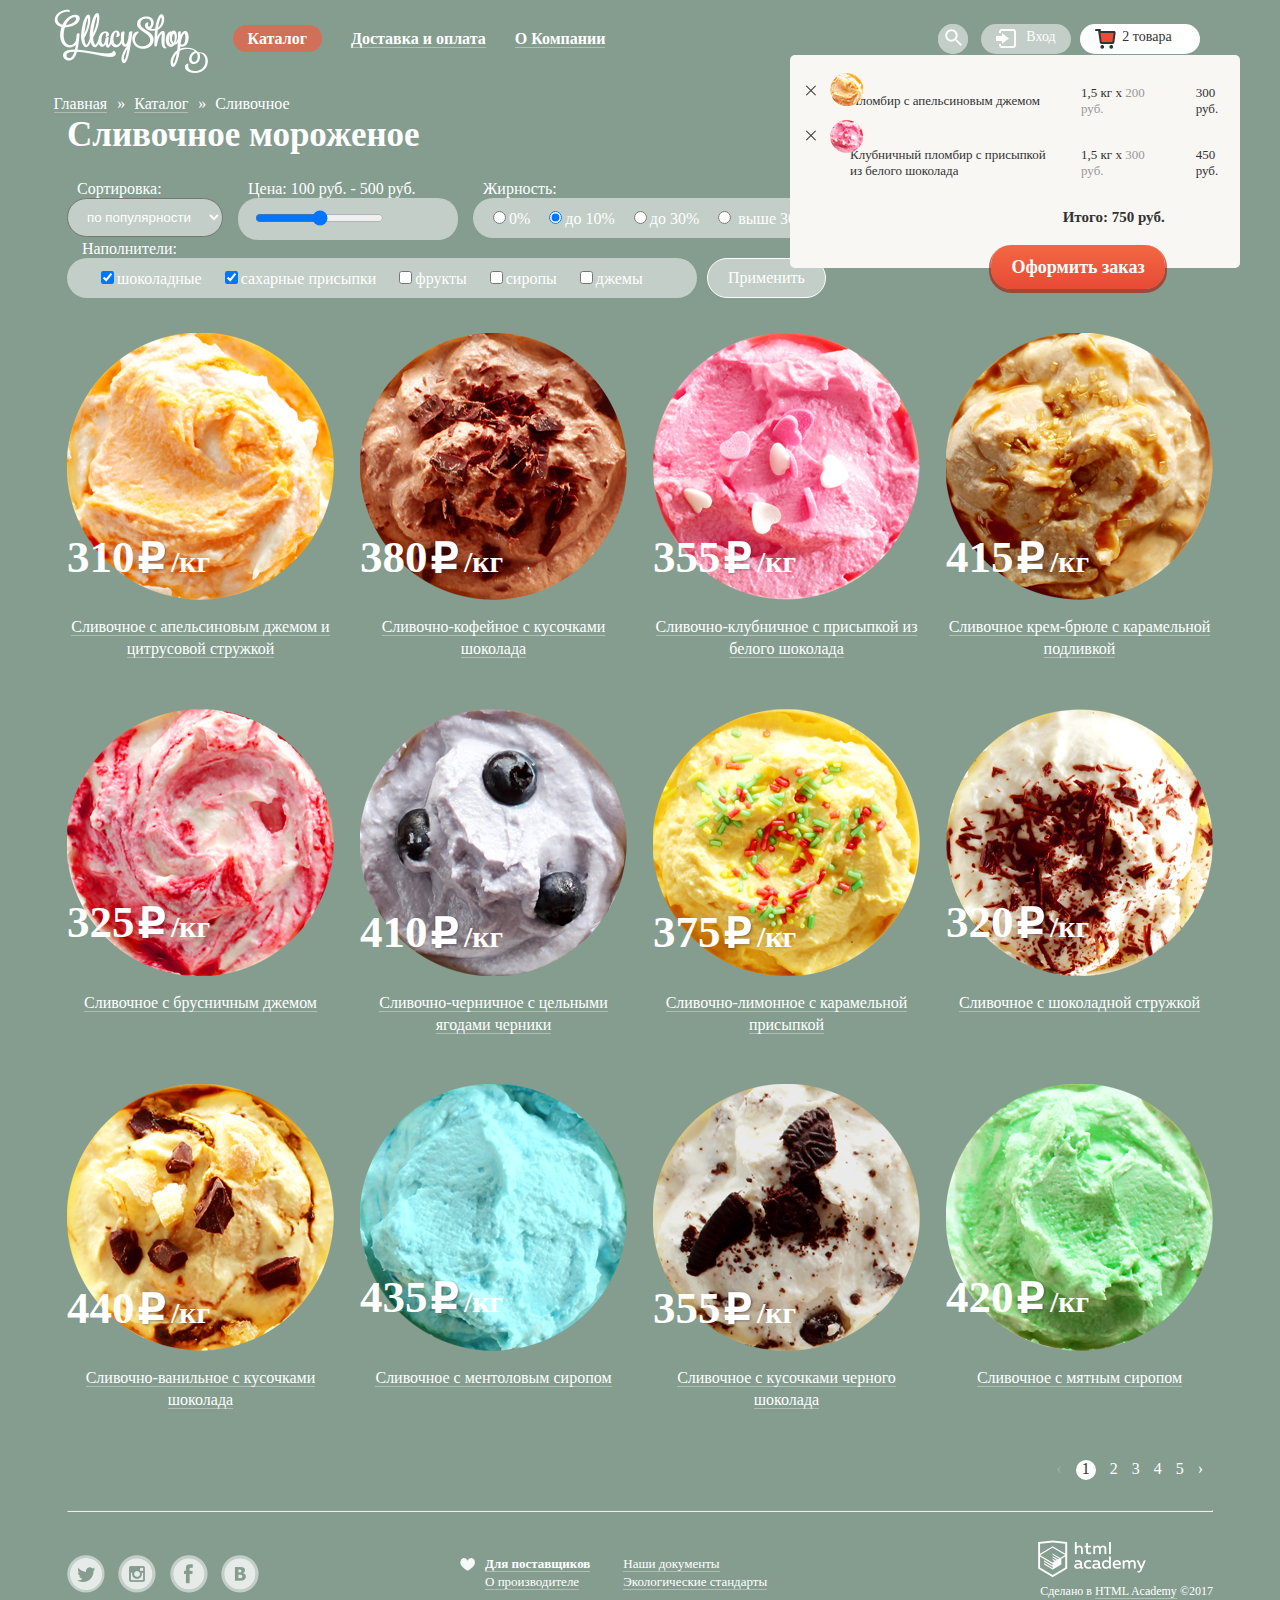
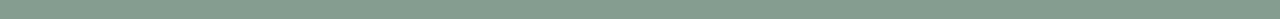
==== commit 0f0dba7c: "пром" ====
--- a/gllacy-catalog.html
+++ b/gllacy-catalog.html
@@ -5,8 +5,8 @@
 <head>
   <meta charset="utf-8">
   <title>Gllacy Shop</title>
+  <link href="https://fonts.googleapis.com/css?family=Roboto:400,700&amp;subset=cyrillic" rel="stylesheet">
   <link href="css/style.css" rel="stylesheet">
-  <link href="https://fonts.googleapis.com/css?family=Roboto:400,700&amp;subset=cyrillic" rel="stylesheet">
 </head>
 
 <body>
@@ -18,13 +18,13 @@
       <nav class="main-navigation">
         <ul class="main-menu">
           <li>
-            <a href="#" class="active">Каталог</a>
+            <a href="#" class="menu-active">Каталог</a>
             <ul class="dropdown">
               <li>
                 <a href="#"><b>Новинки</b></a><hr>
               </li>
-              <li>
-                <a class="disabled">Сливочное</a>
+              <li class="disabled">
+                <a>Сливочное</a>
               </li>
               <li>
                 <a href="#" class="catalog-activ">Щербеты</a>
@@ -71,21 +71,21 @@
         <div class="basket-list user-menu">
           <a class="basket basket-2" href="#">2 товара</a>
           <table class="basket-info">
-            <tr class="basket-item">
+            <tr class="basket-item basket-item-1">
               <td>Пломбир с апельсиновым джемом</td>
-              <td><b>1,5 кг х</b>200 руб.</td>
+              <td>1,5 кг х <span class="basket-item-opasity">200 руб.</span></td>
               <td>300 руб.</td>
             </tr>
-            <tr class="basket-item">
+            <tr class="basket-item basket-item-2">
               <td>Клубничный пломбир с присыпкой из белого шоколада</td>
-              <td><b>1,5 кг х</b>300 руб.</td>
+              <td>1,5 кг х <span class="basket-item-opasity">300 руб.</span></td>
               <td>450 руб.</td>
-            </tr>
+            </tr><hr>
             <tr>
               <td class="total" colspan=3>Итого: 750 руб.</td>
             </tr>
             <tr>
-              <td><a href="#" class="btn basket-btn">Оформить заказ</a></td>
+              <td colspan=3><a href="#" class="btn basket-btn">Оформить заказ</a></td>
             </tr>
           </table>
         </div>
--- a/css/style.css
+++ b/css/style.css
@@ -1,9 +1,10 @@
 body {
+  min-width: 1200px;
   font-size: 16px;
   line-height: 22px;
   color: rgb(50,50,50);
   font-weight: normal;
-  font-style: Roboto, Arial, sans-serif;
+  font-style: "Roboto", "Arial", sans-serif;
   background: rgb(132,157,143);
   margin: 0;
   padding: 0;
@@ -11,16 +12,16 @@
 h2[class$="-item-product"] {
   font-size: 16px;
   line-height: 22px;
-  color: #ffffff;
+  color: rgb(255, 255, 255);
   font-weight: normal;
-  font-style: Roboto, Arial, sans-serif;
+  font-style: "Roboto", "Arial", sans-serif;
 }
 .main-title {
   font-size: 35px;
   line-height: 41px;
-  color: #ffffff;
-  font-weight: bold;
-  font-style: Roboto, Arial, sans-serif;
+  color: rgb(255, 255, 255);
+  font-weight: bold;
+  font-style: "Roboto", "Arial", sans-serif;
   margin: 0;
   margin-bottom: 25px;
 }
@@ -49,7 +50,7 @@
   text-align: center;
   background-image: linear-gradient(rgb(242,104,67),rgb(231,74,53));
   box-shadow: 0 2px 0 2px rgba(172,16,0, 0.6);
-  border-radius: 40px;
+  border-radius: 20px;
   color: rgb(255,255,255);
   text-transform: none;
   text-decoration: none;
@@ -58,6 +59,8 @@
 }
 .main-header {
   margin: 0;
+  margin-left: -27px;
+  margin-top: 5px;
   margin-bottom: 1px;
   font-size: 16px;
   line-height: 18px;
@@ -72,13 +75,14 @@
   height: 64px;
   float: left;
   margin: 0;
-  margin-top: 8px;
+  margin-top: 4px;
 }
 .main-navigation {
   width: 707px;
   height: 80px;
   float: left;
   margin: 0;
+  margin-left: -15px;
   font-weight: bold;
 }
 .main-menu {
@@ -86,46 +90,79 @@
   margin-top: 25px;
   list-style: none;
 }
-.main-menu a{
+
+.main-menu>li {
+  display: inline-block;
+  vertical-align: top;
+  position: relative;
+  margin: 0;
+  margin-right: 25px;
+}
+.main-menu>li>a{
   border-bottom: 1px solid #aebeb5;
 }
-.main-menu>li {
-  display: inline-block;
-  vertical-align: top;
-  position: relative;
-  margin: 0;
-  margin-right: 22px;
+.main-menu>li a:active{
+  background: rgb(255,255,255);
+  color: rgb(50,50,50);
+  border-radius: 40px;
+  margin: 0;
+  padding: 0;
+  padding: 5px 15px;
+  border-bottom: none;
 }
 .main-menu .dropdown {
   position: absolute;
-  left:-20px;
-  top: 40px;
+  left:-10px;
+  top: 30px;
   display: none;
   min-width: 145px;
-  min-height: 173px;
-  margin: 0;
-  padding: 0;
-  padding-left: 20px;
-  padding-top: 10px;
+  min-height: 165px;
+  margin: 0;
+  padding: 0;
+  padding-top: 5px;
   list-style: none;
   border-radius: 5px;
   background-color: rgb(248,247,244);
+  z-index: 2;
+}
+.dropdown a{
   color: rgb(50,50,50);
+  padding-left: 20px;
 }
 .main-menu .dropdown li:not(:first-of-type) {
   padding: 0;
-  padding-bottom: 10px;
+  padding-top: 5px;
+  padding-bottom: 5px;
+  font-weight: normal;
+}
+.dropdown li:first-of-type{
+  padding-top: 5px;
+  padding-bottom: 0;
+}
+.dropdown li:nth-of-type(2) {
+  padding-top: 0;
 }
 .main-menu>li:hover .dropdown {
   display: block;
-  z-index: 2;
+}
+.dropdown>li:hover {
+  background: rgb(251, 222, 215);
+}
+.dropdown>li:active {
+  background: rgb(246, 181, 165);
+}
+.dropdown .disabled {
+  background: rgb(208,112,88);
+}
+.disabled a{
+  color: rgb(255,255,255);
 }
 .user-block {
   min-width: 280px;
   min-height: 70px;
   float: right;
   margin: 0;
-  margin-top: 20px;
+  margin-top: 19px;
   margin-bottom: -45px;
   font-size: 14px;
   line-height: 16px;
@@ -177,7 +214,7 @@
   background: rgb(194,206,199);
   border-radius: 20px;
   margin: 0;
-  margin-right: 10px;
+  margin-right: 5px;
   padding: 0;
   padding-left: 30px;
   padding-top: 5px;
@@ -210,10 +247,38 @@
   border: none;
   cursor: pointer;
 }
+.search:hover,
+.entrance-login:hover {
+  background: rgb(255,255,255);
+  color: rgb(50,50,50);
+}
+.search:hover::before{
+  content: "";
+  position: absolute;
+  right: 10px;
+  background-image: url("../img/sprite3.png");
+  background-repeat: no-repeat;
+  display: block;
+  width: 30px;
+  height: 30px;
+  background-position: 3px -29px;
+}
+.entrance-login:hover::before {
+  content: "";
+  position: absolute;
+  left: 15px;
+  background-image: url("../img/sprite3.png");
+  background-repeat: no-repeat;
+  display: block;
+  width: 21px;
+  height: 19px;
+  background-position: -5px -5px;
+}
+
 .basket::before{
   content: "";
   position: absolute;
-  left: 15px;
+  left: 17px;
   background-image: url("../img/sprite2.png");
   background-repeat: no-repeat;
   display: block;
@@ -243,7 +308,7 @@
   display: block;
   width: 30px;
   height: 30px;
-  background-position: 1px -605px;
+  background-position: 2px -605px;
 }
 
 .search-form {
@@ -270,10 +335,10 @@
 .entrance-form {
   position: absolute;
   top: 55px;
-  right: 220px;
+  right: 170px;
   display: none;
-  width: 238px;
-  min-height: 216px;
+  width: 230px;
+  min-height: 210px;
   background: rgb(248,247,244);
   z-index: 3;
   padding: 0;
@@ -286,17 +351,23 @@
   display: block;
 }
 .entrance-a {
-  width: 130px;
+  width: 120px;
   min-height: 50px;
   float: right;
+  text-align: left;
+  font-family: inherit;
+  font-size: 13px;
+  line-height: 24px;
 }
 .entrance-a a {
  color: rgb(50,50,50);
+ border-bottom: 1px solid rgb(173,172,170);
 }
 .entrance input {
-  width: 225px;
+  width: 215px;
   min-height: 45px;
   margin-bottom: 20px;
+  padding: 0;
   padding-left: 15px;
   border-radius: 5px;
 }
@@ -817,7 +888,7 @@
 }
 
 
-.main-menu .active {
+.main-menu .menu-active {
   background: rgb(208,112,88);
   border-radius: 40px;
   margin: 0;
@@ -855,16 +926,21 @@
   color: rgb(50,50,50);
 }
 .basket-info {
-  width: 540px;
-  height: 243px;
-  position: absolute;
-  top: 30px;
-  right: 30px;
-  display: none;
+  width: 450px;
+  height: 213px;
+  position: absolute;
+  top: 55px;
+  right: 40px;
+  display: block;
   background: rgb(248,247,244);
   color: rgb(50,50,50);
   border-radius: 5px;
   border-collapse: collapse;
+  text-align: left;
+  margin: 0;
+  padding: 0;
+  padding-left: 10px;
+  padding-top: 15px;
 }
 .basket-list:hover .basket-info {
   display: block;
@@ -879,7 +955,75 @@
   text-align: right;
   font-size: 15px;
   font-weight: bold;
-  border-top: 1px solid rgb(202,202,199);
+}
+.basket-info td {
+padding-top: 15px;
+padding-bottom: 15px;
+padding-left: 30px;
+}
+.basket-item td:first-of-type{
+  width: 200px;
+  padding-left: 50px;
+}
+.basket-item-opasity {
+  color: rgb(153,153,153);
+}
+.basket-item-1::before{
+  content: "";
+  position: absolute;
+  top: 30px;
+  left: 15px;
+  display: block;
+  width: 33px;
+  height: 33px;
+  background-image: url("../img/x.png");
+  background-repeat: no-repeat;
+  margin: 0;
+  padding: 0;
+}
+.basket-item-1::after{
+  content: "";
+  position: absolute;
+  top: 75px;
+  left: 15px;
+  display: block;
+  width: 33px;
+  height: 33px;
+  background-image: url("../img/x.png");
+  background-repeat: no-repeat;
+  margin: 0;
+  padding: 0;
+}
+.basket-item-2::before{
+  content: "";
+  position: absolute;
+  top: 18px;
+  left: 40px;
+  display: block;
+  width: 33px;
+  height: 33px;
+  background-image: url("../img/product-1-mini.png");
+  background-repeat: no-repeat;
+  margin: 0;
+  padding: 0;
+}
+.basket-item-2::after{
+  content: "";
+  position: absolute;
+  top: 65px;
+  left: 40px;
+  display: block;
+  width: 33px;
+  height: 33px;
+  background-image: url("../img/product-3-mini.png");
+  background-repeat: no-repeat;
+  margin: 0;
+  padding: 0;
+}
+.basket-btn {
+  float: right;
+  margin: 0;
+  margin-top: -10px;
 }
 .filters {
   font-size: 0;
@@ -915,6 +1059,7 @@
 padding-left: 15px;
 padding-top: 10px;
 padding-bottom: 10px;
+color: rgb(255, 255, 255);
 }
 .filters-fat label {
   padding-right: 10px;
@@ -973,7 +1118,7 @@
   color: rgb(255,255,255);
   margin-right: 10px;
 }
-.paginator .active {
+.paginator .active{
   color: rgb(50,50,50);
   background-color: rgb(255,255,255);
   border-radius: 50%;
@@ -987,59 +1132,3 @@
 .paginator .prev {
   opacity: 0.2;
 }
-
-.sprite {
-    background-image: url("../img/sprite.png");
-    background-repeat: no-repeat;
-    display: block;
-    width: 21px;
-    height: 20px;
-    background-position: -5px -5px;
-}
-
-.sprite-entrance {
-    width: 21px;
-    height: 19px;
-    background-position: -5px -35px;
-}
-
-.sprite-heard {
-    width: 15px;
-    height: 13px;
-    background-position: -5px -64px;
-}
-
-.sprite-hit {
-    width: 61px;
-    height: 61px;
-    background-position: -5px -87px;
-}
-
-
-
-.sprite-next {
-    width: 9px;
-    height: 14px;
-    background-position: -5px -562px;
-}
-
-.sprite-prev {
-    width: 9px;
-    height: 14px;
-    background-position: -5px -586px;
-}
-
-.sprite-search {
-    width: 17px;
-    height: 17px;
-    background-position: -5px -610px;
-}
-
-.sprite-bascet1 {
-  background-image: url("../img/sprite2.png");
-  background-repeat: no-repeat;
-  display: block;
-    width: 21px;
-    height: 20px;
-    background-position: -5px -5px;
-}
